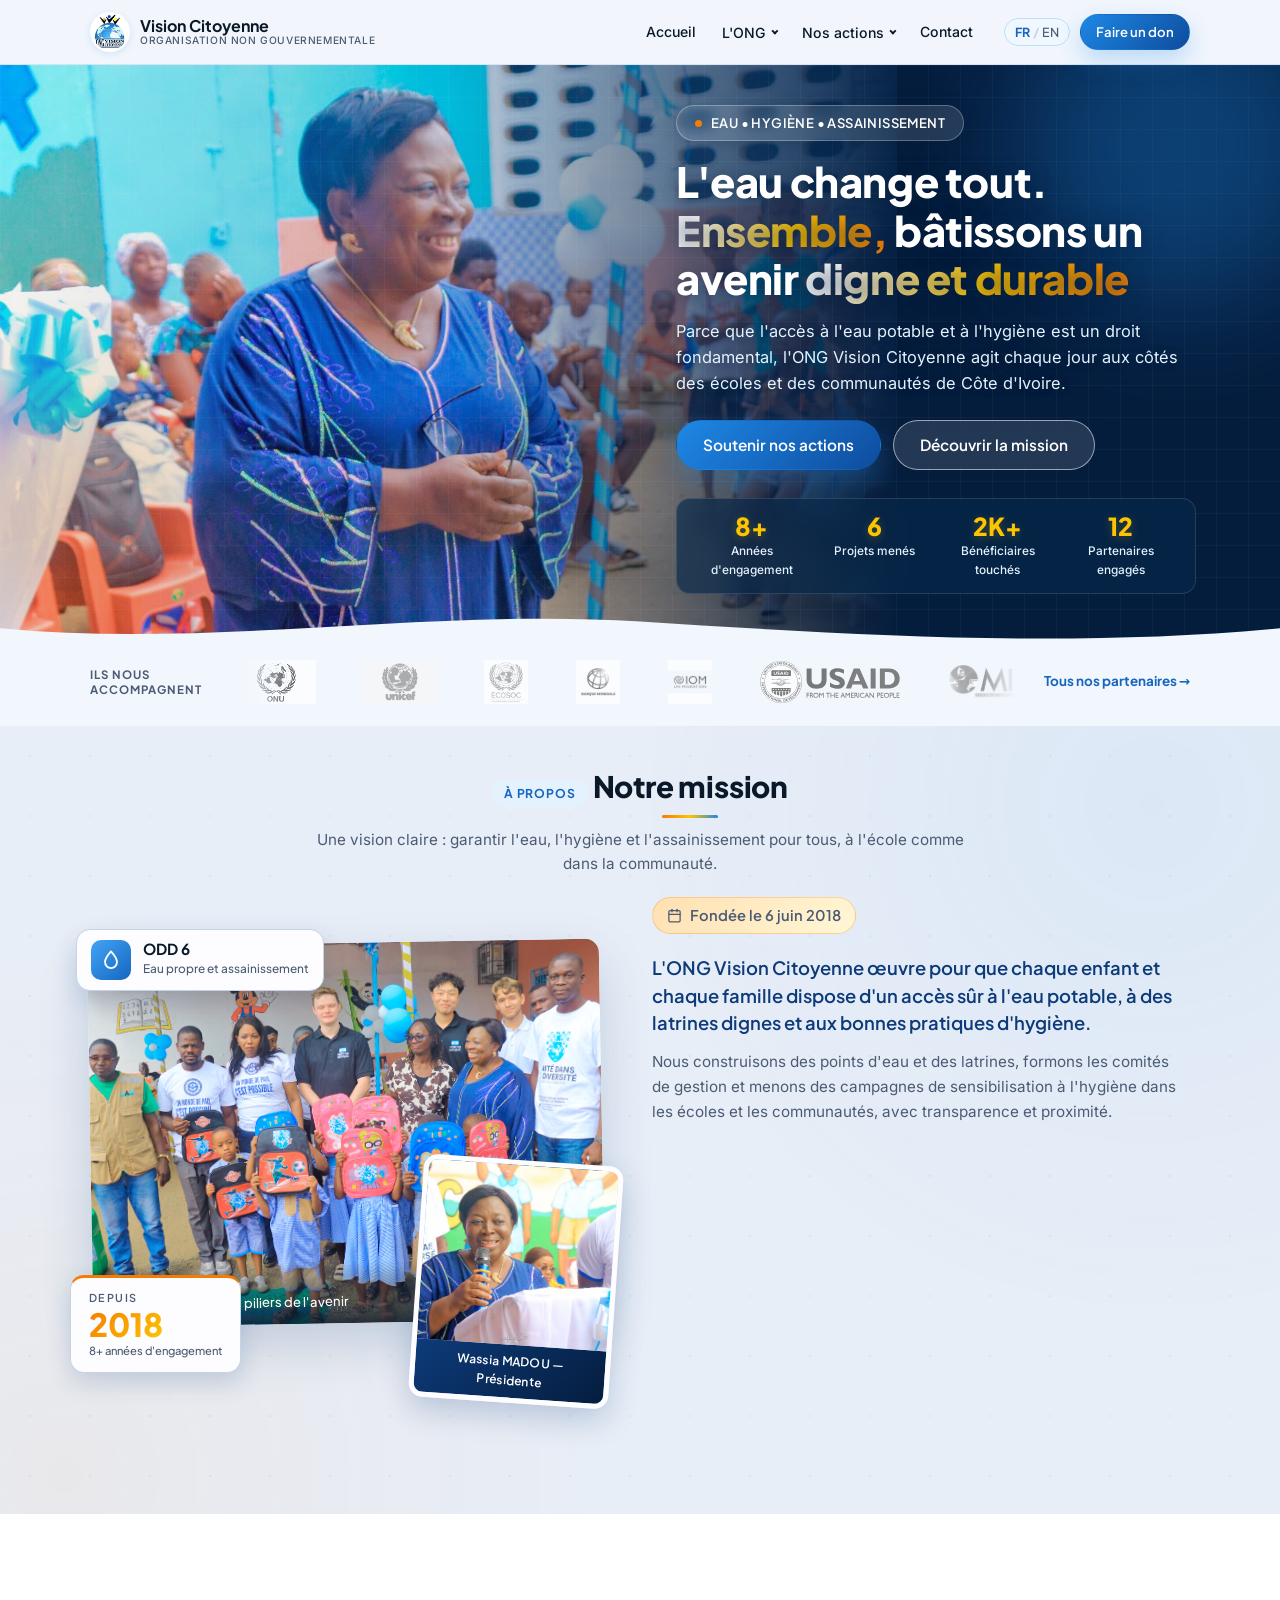
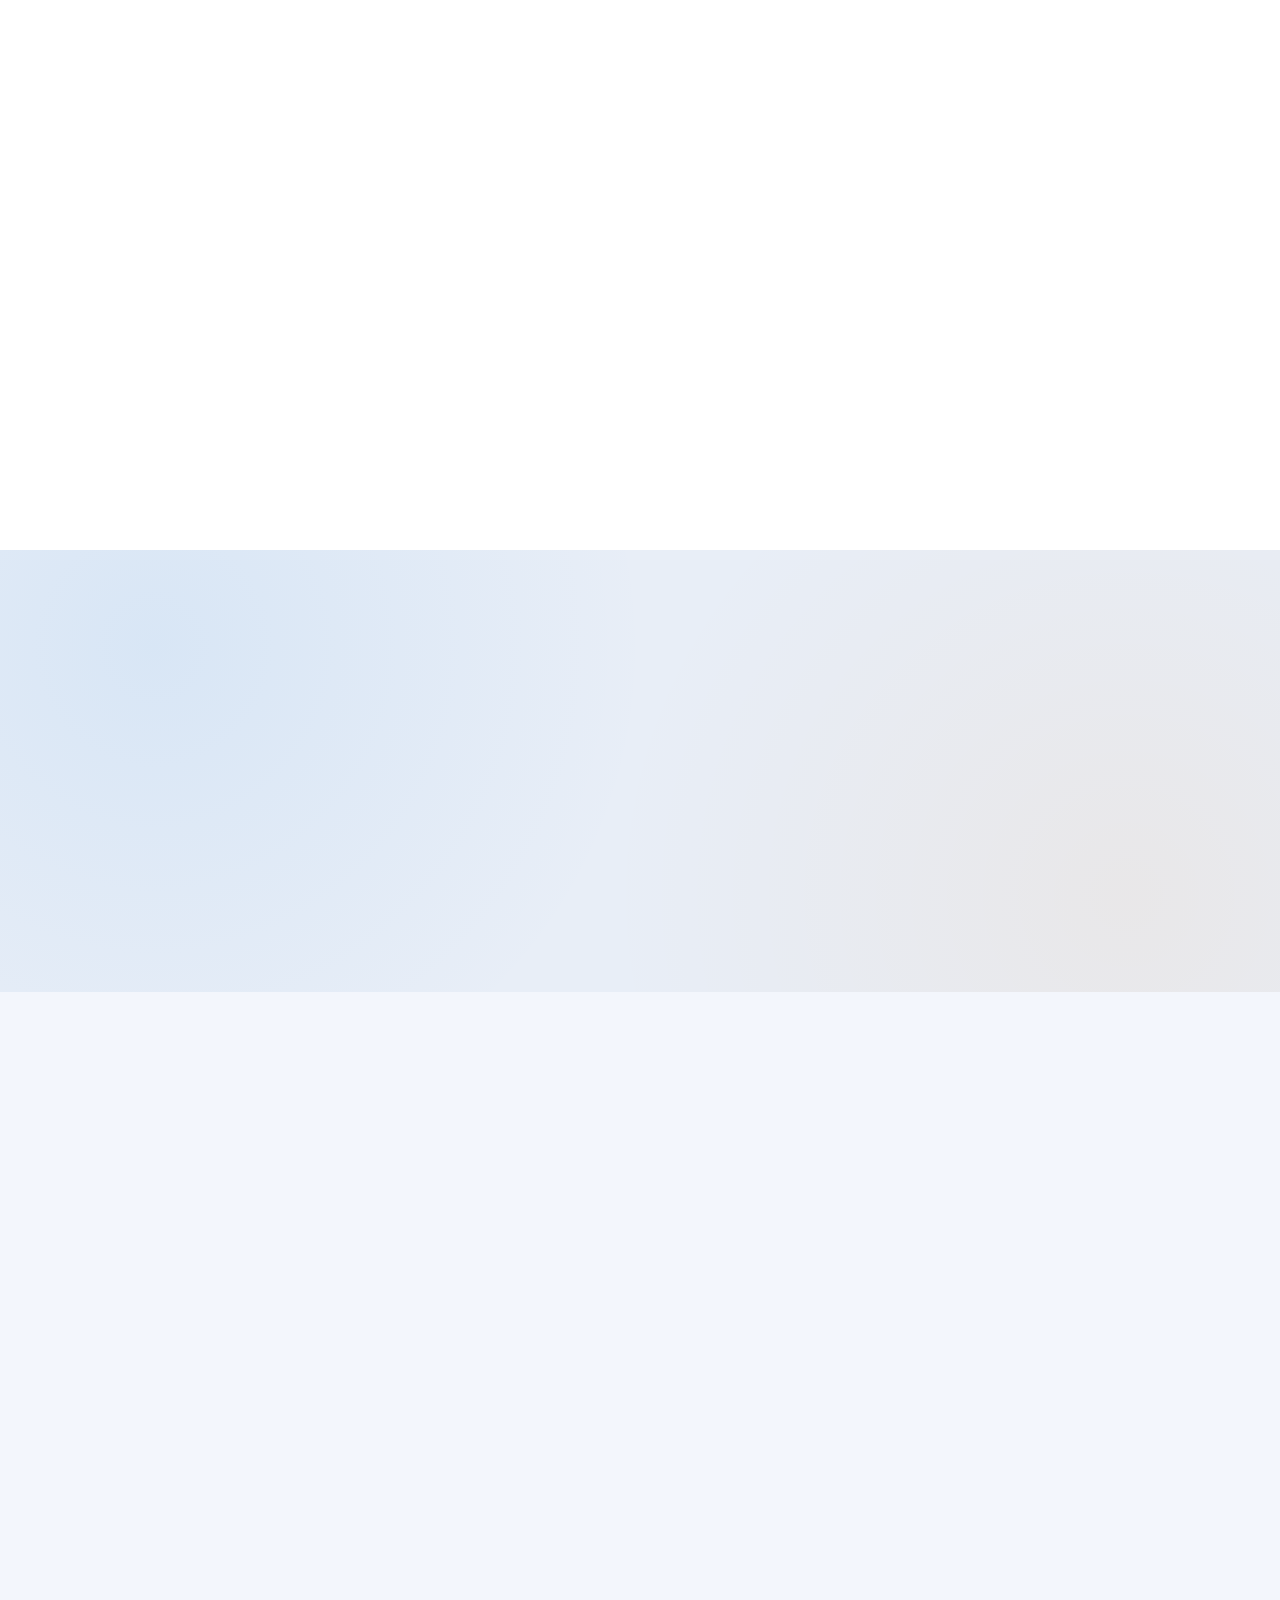
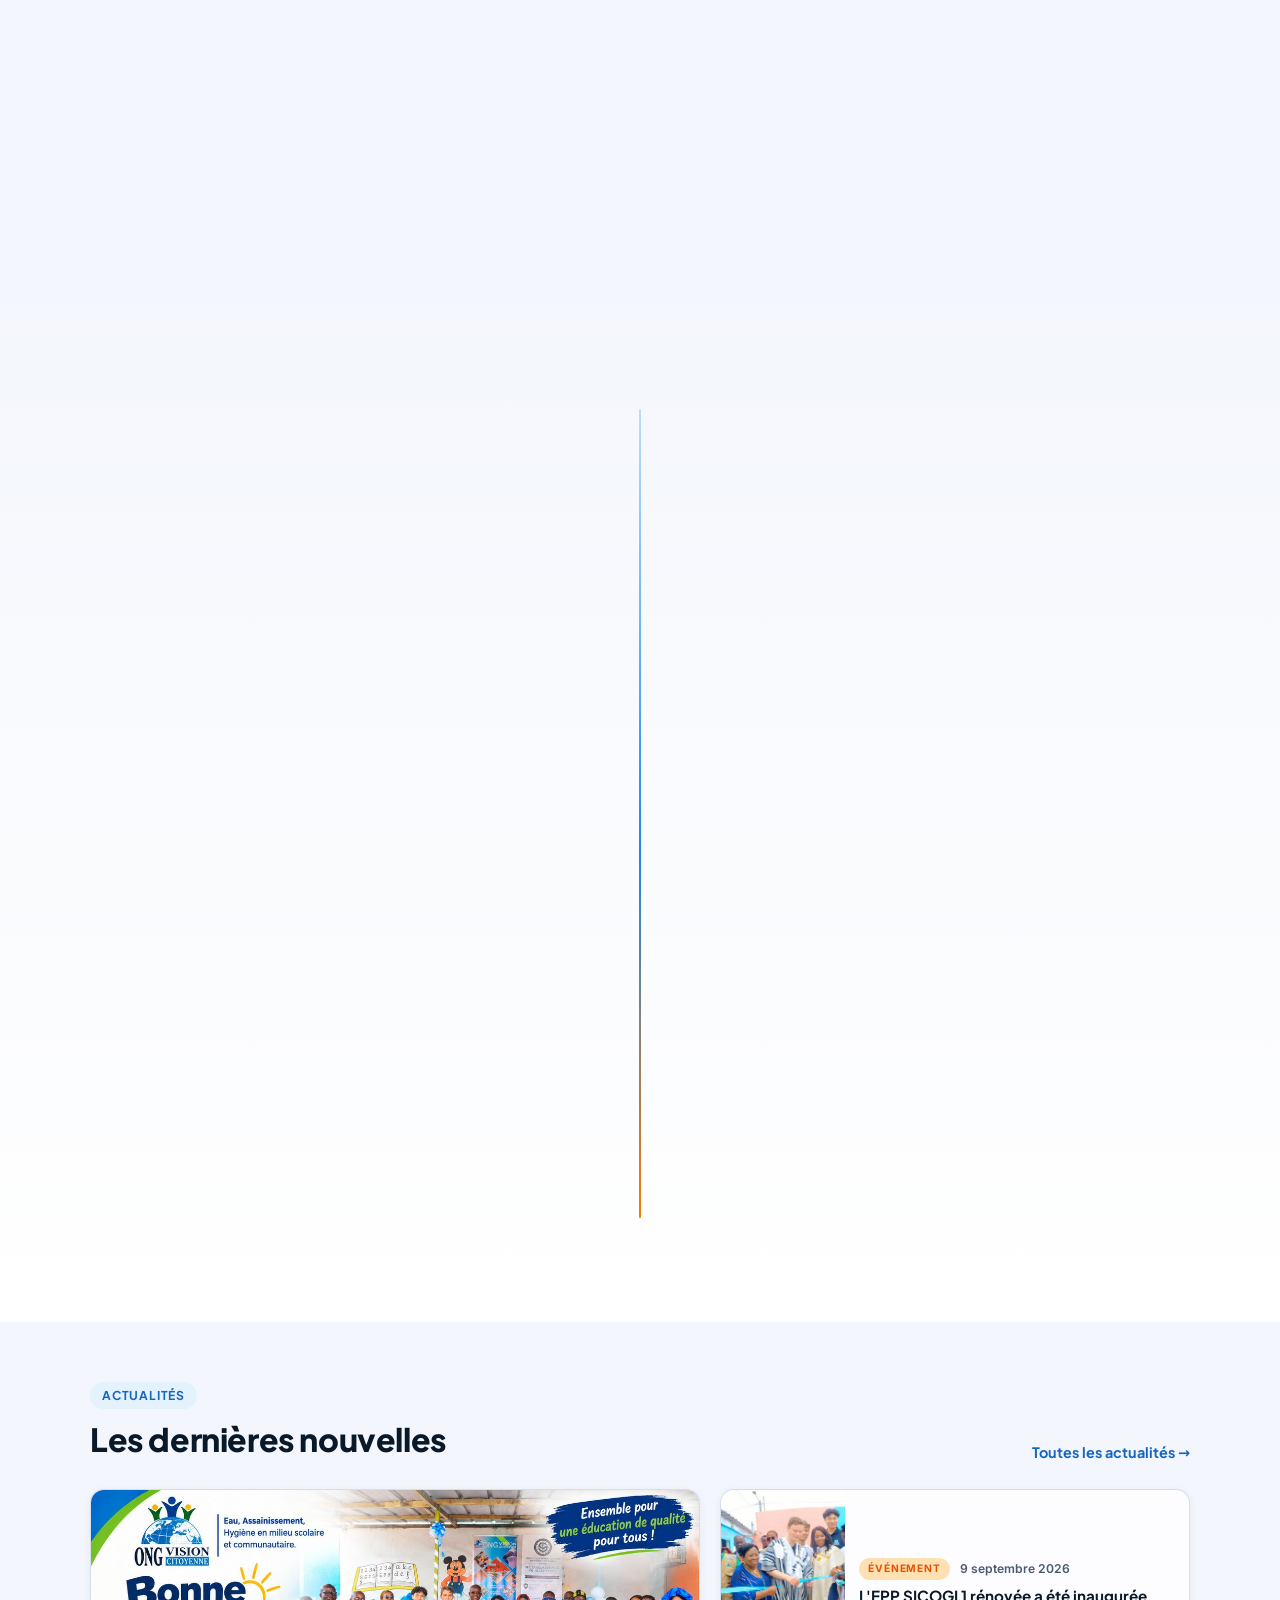
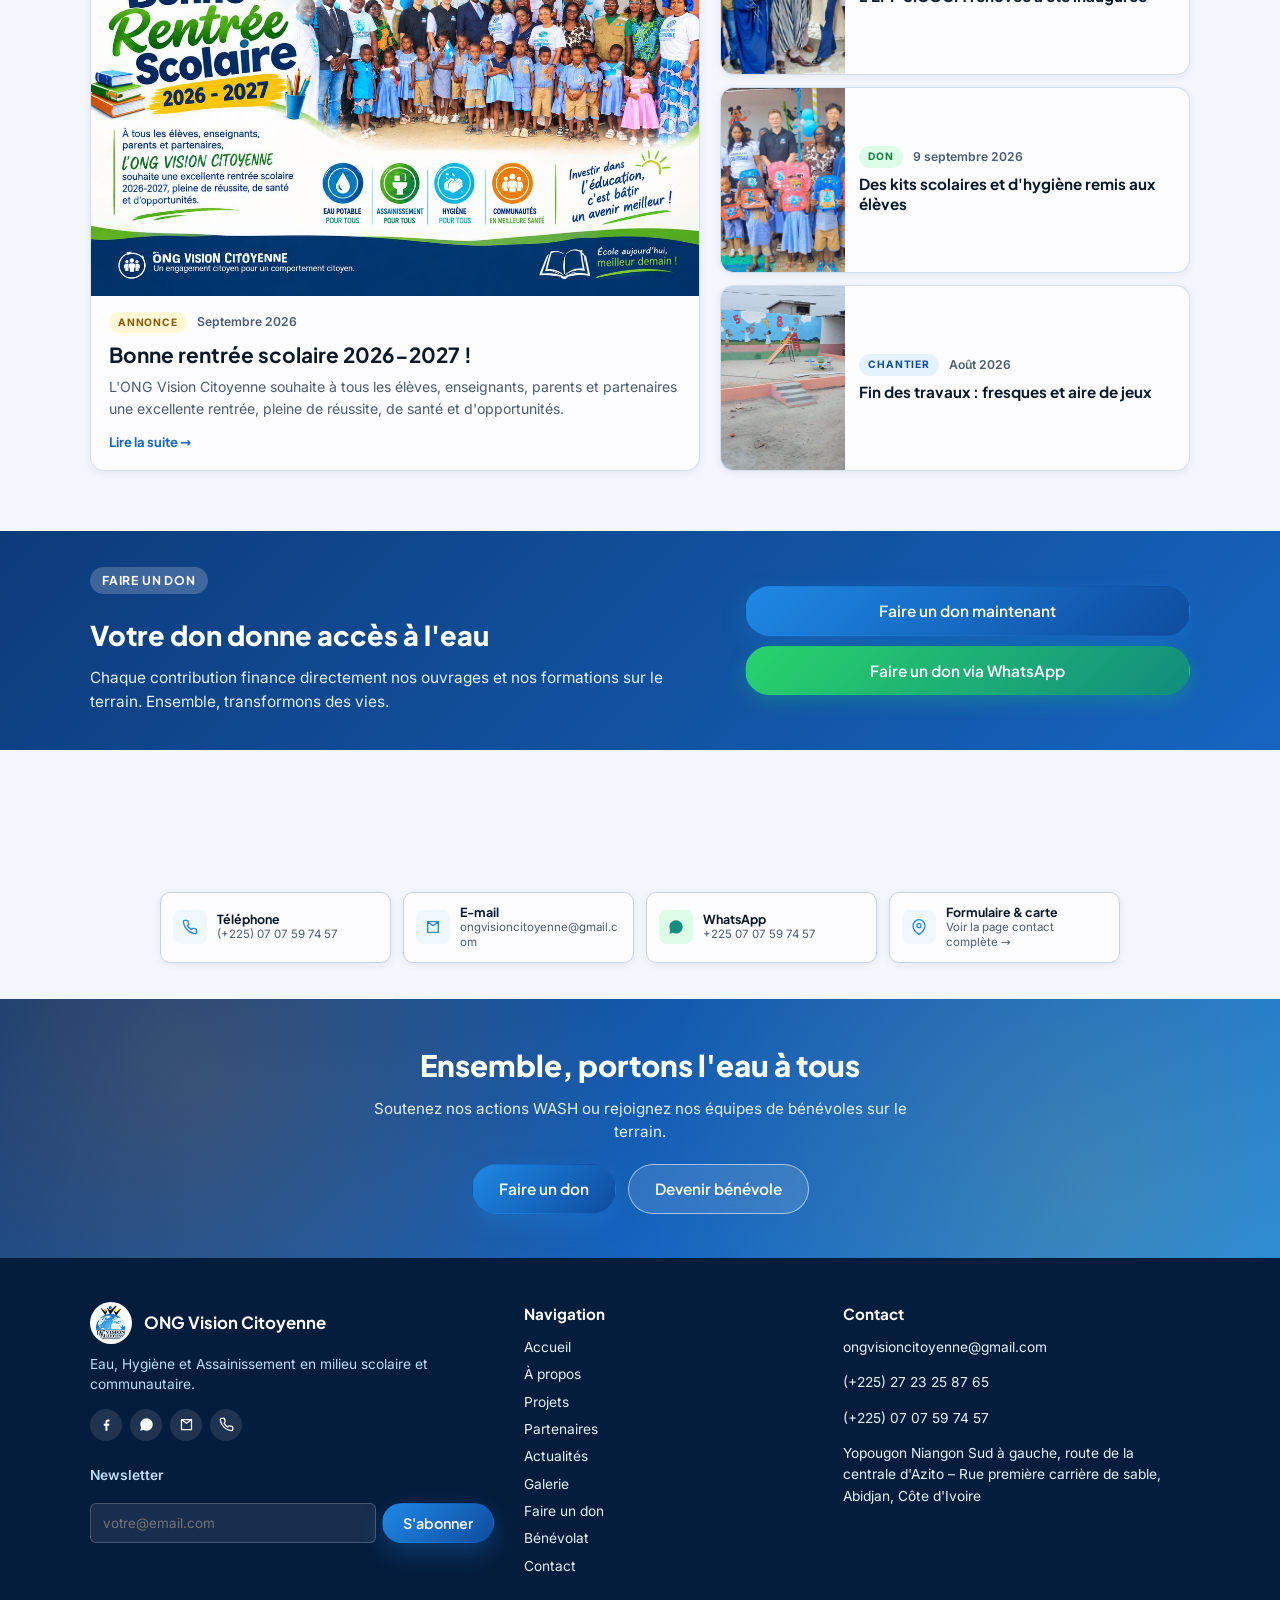
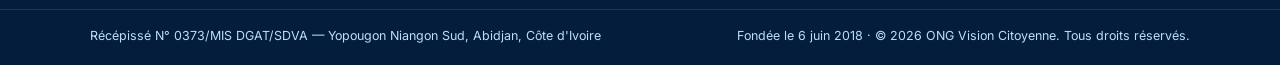
==== index.html @ ecbba2ba "feat: confidentialité — polices locales, Facebook et carte sur accord - Polices Inter et Plus Jakart" ====
<!DOCTYPE html>
<html lang="fr">
<head>
  <meta charset="UTF-8" />
  <meta name="viewport" content="width=device-width, initial-scale=1.0" />
  <meta http-equiv="Content-Security-Policy" content="default-src 'self'; script-src 'self'; style-src 'self' 'unsafe-inline'; style-src-elem 'self'; style-src-attr 'unsafe-inline'; font-src 'self'; img-src 'self' data:; frame-src https://www.facebook.com https://www.google.com; connect-src 'self'; manifest-src 'self'; worker-src 'self'; object-src 'none'; base-uri 'self'; form-action 'self'" />
  <meta name="referrer" content="strict-origin-when-cross-origin" />
  <meta name="description" data-i18n="meta_desc" content="ONG Vision Citoyenne - Eau, Hygiène et Assainissement en milieu scolaire et communautaire. Accès à l'eau potable, latrines dignes et promotion de l'hygiène en Côte d'Ivoire." />
  <meta name="theme-color" content="#1E88E5" />
  <title data-i18n="page_title">ONG Vision Citoyenne — Eau, Hygiène et Assainissement (WASH)</title>

  <link rel="icon" type="image/jpeg" href="assets/logo.jpeg" />
  <link rel="apple-touch-icon" href="assets/logo.jpeg" />
  <link rel="manifest" href="manifest.json" />
  <meta name="mobile-web-app-capable" content="yes" />
  <meta name="apple-mobile-web-app-capable" content="yes" />
  <meta name="apple-mobile-web-app-status-bar-style" content="black-translucent" />
  <meta name="apple-mobile-web-app-title" content="Vision Citoyenne" />

  <meta property="og:type" content="website" />
  <meta property="og:site_name" content="ONG Vision Citoyenne" />
  <meta property="og:locale" content="fr_CI" />
  <meta property="og:title" content="ONG Vision Citoyenne — Eau, Hygiène et Assainissement (WASH)" />
  <meta property="og:description" content="L'eau potable, des latrines dignes et la promotion de l'hygiène en milieu scolaire et communautaire en Côte d'Ivoire." />
  <meta property="og:url" content="https://franckzeregbe.github.io/ong-vision-citoyenne/" />
  <meta property="og:image" content="https://franckzeregbe.github.io/ong-vision-citoyenne/assets/img/og-cover.jpg" />
  <meta property="og:image:alt" content="Élèves, enseignants et partenaires devant les toilettes rénovées de l'EPP SICOGI 1" />
  <meta property="og:image:width" content="1200" />
  <meta property="og:image:height" content="630" />
  <link rel="canonical" href="https://franckzeregbe.github.io/ong-vision-citoyenne/" />
  <meta name="twitter:card" content="summary_large_image" />
  <meta name="twitter:title" content="ONG Vision Citoyenne — Eau, Hygiène et Assainissement (WASH)" />
  <meta name="twitter:description" content="L'eau potable, des latrines dignes et la promotion de l'hygiène en milieu scolaire et communautaire en Côte d'Ivoire." />
  <meta name="twitter:image" content="https://franckzeregbe.github.io/ong-vision-citoyenne/assets/img/og-cover.jpg" />
  <link rel="preload" href="assets/fonts/plus-jakarta-sans-latin.woff2" as="font" type="font/woff2" crossorigin />
  <link rel="preload" href="assets/fonts/inter-latin.woff2" as="font" type="font/woff2" crossorigin />
  <link rel="stylesheet" href="css/fonts.css?v=19" />
  <link rel="stylesheet" href="css/style.css?v=19" />
  <link rel="stylesheet" href="css/home.css?v=19" />
  <link rel="stylesheet" href="css/renovation.css?v=19" />
  <link rel="stylesheet" href="css/news.css?v=19" />

  <script type="application/ld+json">
  {
    "@context": "https://schema.org",
    "@type": "NGO",
    "name": "ONG Vision Citoyenne",
    "alternateName": "Vision Citoyenne",
    "url": "https://franckzeregbe.github.io/ong-vision-citoyenne/",
    "logo": "https://franckzeregbe.github.io/ong-vision-citoyenne/assets/logo.jpeg",
    "foundingDate": "2018-06-06",
    "description": "Eau, Hygiène et Assainissement (WASH) en milieu scolaire et communautaire en Côte d'Ivoire.",
    "email": "ongvisioncitoyenne@gmail.com",
    "telephone": "+2252723258765",
    "address": {
      "@type": "PostalAddress",
      "streetAddress": "Yopougon Niangon Sud, route de la centrale d'Azito",
      "addressLocality": "Abidjan",
      "addressCountry": "CI"
    },
    "sameAs": ["https://www.facebook.com/ongvisioncitoyenne"]
  }
  </script>
</head>
<body>

  <!-- Header injecté par layout.js -->
  <div id="site-header"></div>

  <main id="main">

    <!-- HERO / ACCUEIL -->
    <section class="hero" id="accueil">
      <div class="hero-bg" aria-hidden="true"></div>
      <div class="hero-grid" aria-hidden="true"></div>
      <div class="hero-blob hero-blob-1" aria-hidden="true"></div>
      <div class="hero-blob hero-blob-2" aria-hidden="true"></div>
      <svg class="hero-wave" viewBox="0 0 1440 90" preserveAspectRatio="none" aria-hidden="true"><path fill="#f2f7fd" d="M0,48 C240,96 480,0 720,32 C960,64 1200,96 1440,48 L1440,90 L0,90 Z"></path></svg>

      <div class="container hero-inner">
        <p class="hero-eyebrow"><span class="hero-pulse" aria-hidden="true"></span><span data-i18n="hero_eyebrow">Eau • Hygiène • Assainissement</span></p>
        <h1 class="hero-title"><span data-i18n="hero_title_1">L'eau change tout.</span> <span class="grad-text" data-i18n="hero_title_2">Ensemble,</span> <span data-i18n="hero_title_3">bâtissons un avenir</span> <span class="grad-text" data-i18n="hero_title_4">digne et durable</span></h1>
        <p class="hero-lead" data-i18n="hero_lead">Parce que l'accès à l'eau potable et à l'hygiène est un droit fondamental, l'ONG Vision Citoyenne agit chaque jour aux côtés des écoles et des communautés de Côte d'Ivoire.</p>

        <div class="hero-actions">
          <a href="don.html" class="btn btn-primary btn-lg" data-i18n="hero_cta1">Soutenir nos actions</a>
          <a href="#apropos" class="btn btn-ghost btn-lg" data-i18n="hero_cta2">Découvrir la mission</a>
        </div>

        <ul class="hero-stats">
          <li><strong class="count" data-count="8" data-suffix="+" aria-hidden="true">0</strong><span data-i18n="stat1">Années d'engagement</span></li>
          <li><strong class="count" data-count="6" data-suffix="" aria-hidden="true">0</strong><span data-i18n="stat2">Projets menés</span></li>
          <li><strong class="count" data-count="2" data-suffix="K+" aria-hidden="true">0</strong><span data-i18n="stat3">Bénéficiaires touchés</span></li>
          <li><strong class="count" data-count="12" data-suffix="" aria-hidden="true">0</strong><span data-i18n="stat4">Partenaires engagés</span></li>
        </ul>
      </div>
    </section>

    <!-- BANDEAU CONFIANCE — PARTENAIRES -->
    <section class="trust-strip" aria-labelledby="trustLabel">
      <div class="container trust-inner">
        <p class="trust-label" id="trustLabel" data-i18n="trust_label">Ils nous accompagnent</p>
        <div class="trust-marquee">
          <div class="trust-track" data-marquee>
            <ul class="trust-group">
              <li><img src="assets/partenaires/onu.jpg" alt="ONU" height="44" class="is-inverse" /></li>
              <li><img src="assets/partenaires/unicef.png" alt="UNICEF" height="44" /></li>
              <li><img src="assets/partenaires/ecosoc.jpg" alt="ECOSOC" height="44" /></li>
              <li><img src="assets/partenaires/banque-mondiale.jpg" alt="Banque Mondiale" height="44" /></li>
              <li><img src="assets/partenaires/iom.jpg" alt="OIM" height="44" /></li>
              <li><img src="assets/partenaires/usaid.svg" alt="USAID" height="44" /></li>
              <li><img src="assets/partenaires/minhas.png" alt="MINHAS" height="44" /></li>
              <li><img src="assets/partenaires/ippdr.webp" alt="IPPDR" height="44" /></li>
              <li><img src="assets/partenaires/piducas.png" alt="PIDUCAS" height="44" /></li>
              <li><img src="assets/partenaires/eicf.jpg" alt="EICF" height="44" /></li>
              <li><img src="assets/partenaires/verdis.png" alt="République Libre de Verdis" height="44" /></li>
              <li><img src="assets/partenaires/hff.jpeg" alt="Humanitarian Focus Foundation" height="44" class="is-round" /></li>
            </ul>
          </div>
        </div>
        <a href="partenaires.html" class="trust-link" data-i18n="trust_link">Tous nos partenaires →</a>
      </div>
    </section>

    <!-- À PROPOS / MISSION — layout riche (photo + texte + valeurs) -->
    <section class="section about-section" id="apropos">
      <div class="about-bg-pattern" aria-hidden="true"></div>
      <div class="container">
        <div class="section-head">
          <span class="section-tag" data-i18n="about_tag">À propos</span>
          <h2 data-i18n="about_title">Notre mission</h2>
          <p class="section-sub" data-i18n="about_sub">Une vision claire : garantir l'eau, l'hygiène et l'assainissement pour tous, à l'école comme dans la communauté.</p>
        </div>

        <div class="about-rich">
          <!-- Colonne visuelle : photo montage avec badges flottants -->
          <div class="about-visual">
            <figure class="about-photo-main">
              <img src="assets/img/equipe-ceremonie.jpg" alt="L'équipe Vision Citoyenne avec les enfants et partenaires lors de la cérémonie de rénovation EPP SICOGI" loading="lazy" width="600" height="420" />
              <figcaption data-i18n="about_caption1">Éducation et eau, les piliers de l'avenir</figcaption>
            </figure>
            <figure class="about-photo-sub about-photo-president">
              <img src="assets/img/hero-ceremony.jpg" alt="Wassia MADOU, Présidente de l'ONG Vision Citoyenne" loading="lazy" width="240" height="280" />
              <figcaption data-i18n="president_caption">Wassia MADOU — Présidente</figcaption>
            </figure>

            <!-- Badge ODD 6 flottant -->
            <div class="about-badge about-badge--odd" role="note">
              <div class="badge-icon" aria-hidden="true">
                <svg viewBox="0 0 24 24" fill="none" stroke="currentColor" stroke-width="2" stroke-linecap="round" stroke-linejoin="round"><path d="M12 2.7s6.5 7.2 6.5 11.6a6.5 6.5 0 1 1-13 0C5.5 9.9 12 2.7 12 2.7z"/></svg>
              </div>
              <div>
                <strong data-i18n="odd1">ODD 6</strong>
                <small data-i18n="odd2">Eau propre et assainissement</small>
              </div>
            </div>

            <!-- Badge "Depuis" flottant -->
            <div class="about-badge about-badge--since">
              <span data-i18n="since_label">Depuis</span>
              <strong>2018</strong>
              <small data-i18n="years_engaged">8+ années d'engagement</small>
            </div>
          </div>

          <!-- Colonne texte : mission + 3 valeurs -->
          <div class="about-story">
            <p class="founded-badge">
              <svg viewBox="0 0 24 24" fill="none" stroke="currentColor" stroke-width="2" stroke-linecap="round" stroke-linejoin="round" aria-hidden="true"><rect x="3" y="4" width="18" height="18" rx="2" ry="2"/><line x1="16" y1="2" x2="16" y2="6"/><line x1="8" y1="2" x2="8" y2="6"/><line x1="3" y1="10" x2="21" y2="10"/></svg>
              <span data-i18n="founded_since">Fondée le 6 juin 2018</span>
            </p>

            <p class="about-lead" data-i18n="about_p1">L'ONG Vision Citoyenne œuvre pour que chaque enfant et chaque famille dispose d'un accès sûr à l'eau potable, à des latrines dignes et aux bonnes pratiques d'hygiène.</p>
            <p class="about-desc" data-i18n="about_p2">Nous construisons des points d'eau et des latrines, formons les comités de gestion et menons des campagnes de sensibilisation à l'hygiène dans les écoles et les communautés, avec transparence et proximité.</p>

            <div class="about-values">
              <div class="about-value-card">
                <div class="about-value-icon" aria-hidden="true"><svg viewBox="0 0 24 24" fill="none" stroke="currentColor" stroke-width="2" stroke-linecap="round" stroke-linejoin="round"><circle cx="12" cy="12" r="10"/><path d="M2 12h20 M12 2a15.3 15.3 0 0 1 4 10 15.3 15.3 0 0 1-4 10 15.3 15.3 0 0 1-4-10 15.3 15.3 0 0 1 4-10z"/></svg></div>
                <div><h4 data-i18n="value1_t">Vision</h4><p data-i18n="value1_d">Un monde où chaque école et communauté dispose d'eau potable et d'assainissement digne.</p></div>
              </div>
              <div class="about-value-card">
                <div class="about-value-icon" aria-hidden="true"><svg viewBox="0 0 24 24" fill="none" stroke="currentColor" stroke-width="2" stroke-linecap="round" stroke-linejoin="round"><path d="M22 11.08V12a10 10 0 1 1-5.93-9.14"/><polyline points="22 4 12 14.01 9 11.01"/></svg></div>
                <div><h4 data-i18n="value2_t">Mission</h4><p data-i18n="value2_d">Améliorer durablement l'accès à l'eau, l'hygiène et l'assainissement au service de la santé et de l'éducation.</p></div>
              </div>
              <div class="about-value-card">
                <div class="about-value-icon" aria-hidden="true"><svg viewBox="0 0 24 24" fill="none" stroke="currentColor" stroke-width="2" stroke-linecap="round" stroke-linejoin="round"><path d="M17 21v-2a4 4 0 0 0-4-4H5a4 4 0 0 0-4 4v2"/><circle cx="9" cy="7" r="4"/><path d="M23 21v-2a4 4 0 0 0-3-3.87 M16 3.13a4 4 0 0 1 0 7.75"/></svg></div>
                <div><h4 data-i18n="value3_t">Valeurs</h4><p data-i18n="value3_d">Dignité, durabilité, transparence et engagement communautaire.</p></div>
              </div>
            </div>
          </div>
        </div>

      </div>
    </section>

    <!-- PROJET PHARE — EPP SICOGI 1 -->
    <section class="section featured-project" id="projet-phare" aria-labelledby="fpTitle">
      <div class="container fp-grid">
        <div class="fp-visual reveal">
          <figure class="ba">
            <img class="ba-img" src="assets/img/projets/renovation-epp/ba-bloc-apres.jpg" alt="Le bloc sanitaire de l'EPP SICOGI 1 après rénovation" loading="lazy" width="1020" height="765" />
            <img class="ba-img ba-before" src="assets/img/projets/renovation-epp/ba-bloc-avant.jpg" alt="Le même bloc sanitaire avant les travaux" loading="lazy" width="1020" height="765" />
            <span class="ba-tag ba-tag--before" data-i18n="fp_before">Avant</span>
            <span class="ba-tag ba-tag--after" data-i18n="fp_after">Après</span>
            <input class="ba-range" type="range" min="0" max="100" value="50" aria-label="Comparer avant et après" />
            <span class="ba-handle" aria-hidden="true"></span>
          </figure>
          <p class="ba-hint"><svg viewBox="0 0 24 24" fill="none" stroke="currentColor" stroke-width="2.4" stroke-linecap="round" stroke-linejoin="round" aria-hidden="true"><path d="M9 6l-6 6 6 6M15 6l6 6-6 6"/></svg><span data-i18n="ba_hint">Faites glisser pour comparer avant / après</span></p>
          <p class="fp-date">
            <svg viewBox="0 0 24 24" fill="none" stroke="currentColor" stroke-width="2" stroke-linecap="round" stroke-linejoin="round" aria-hidden="true"><rect x="3" y="4" width="18" height="18" rx="2"/><path d="M16 2v4M8 2v4M3 10h18"/></svg>
            <span data-i18n="fp_date">Inaugurée le 9 septembre 2026</span>
          </p>
        </div>

        <div class="fp-content reveal">
          <span class="section-tag" data-i18n="fp_tag">Projet phare 2026</span>
          <h2 id="fpTitle" data-i18n="fp_title">Une école transformée à Yopougon</h2>
          <p class="fp-lead" data-i18n="fp_lead">À l'École Primaire Publique SICOGI 1, nous avons réhabilité les sanitaires et redonné aux élèves un cadre digne, sûr et joyeux pour apprendre.</p>
          <ul class="fp-list">
            <li data-i18n="fp_li1">Sanitaires rénovés et assainis</li>
            <li data-i18n="fp_li2">Bâtiments entièrement repeints</li>
            <li data-i18n="fp_li3">Aire de jeux avec fresque éducative</li>
            <li data-i18n="fp_li4">Toboggans et mobilier pour enfants</li>
          </ul>
          <p class="fp-partners" data-i18n="fp_partners">Inaugurée aux côtés de l'IPPDR, de la République Libre de Verdis et de la communauté locale.</p>
          <div class="fp-actions">
            <a href="projets.html" class="btn btn-primary" data-i18n="fp_cta1">Découvrir le projet</a>
            <a href="actualites.html#galerie" class="btn btn-outline" data-i18n="fp_cta2">Voir les photos</a>
          </div>
        </div>
      </div>
    </section>

    <!-- NOS VALEURS — 5 piliers -->
    <section class="section values-section" id="valeurs">
      <div class="container">
        <div class="section-head reveal">
          <span class="section-tag" data-i18n="values_tag">Nos valeurs</span>
          <h2 data-i18n="values_title">Les principes qui nous guident</h2>
          <p class="section-sub" data-i18n="values_sub">Cinq engagements fondamentaux au cœur de notre action, chaque jour et dans chaque projet.</p>
        </div>

        <div class="values-grid">
          <article class="value-pillar reveal">
            <div class="value-pillar-num">01</div>
            <div class="value-pillar-icon" aria-hidden="true">
              <svg viewBox="0 0 24 24" fill="none" stroke="currentColor" stroke-width="1.8" stroke-linecap="round" stroke-linejoin="round"><path d="M12 2 L2 7 v6 c0 5 4 9 10 9 s10-4 10-9 V7 z"/><path d="M9 12 l2 2 l4-4"/></svg>
            </div>
            <h3 data-i18n="value_p1_t">Transparence &amp; Égalité</h3>
            <p data-i18n="value_p1_d">Une gestion ouverte et responsable, avec un accès équitable aux services pour toutes et tous.</p>
          </article>

          <article class="value-pillar reveal">
            <div class="value-pillar-num">02</div>
            <div class="value-pillar-icon" aria-hidden="true">
              <svg viewBox="0 0 24 24" fill="none" stroke="currentColor" stroke-width="1.8" stroke-linecap="round" stroke-linejoin="round"><path d="M14 2 H6 a2 2 0 0 0-2 2 v16 a2 2 0 0 0 2 2 h12 a2 2 0 0 0 2-2 V8 z"/><polyline points="14 2 14 8 20 8"/><line x1="9" y1="15" x2="15" y2="15"/><line x1="9" y1="18" x2="13" y2="18"/></svg>
            </div>
            <h3 data-i18n="value_p2_t">Redevabilité</h3>
            <p data-i18n="value_p2_d">Nous rendons des comptes à nos communautés, à nos partenaires et à nos bénéficiaires.</p>
          </article>

          <article class="value-pillar value-pillar--featured reveal">
            <div class="value-pillar-num">03</div>
            <div class="value-pillar-icon" aria-hidden="true">
              <svg viewBox="0 0 24 24" fill="none" stroke="currentColor" stroke-width="1.8" stroke-linecap="round" stroke-linejoin="round"><path d="M20.84 4.61 a5.5 5.5 0 0 0-7.78 0 L12 5.67 l-1.06-1.06 a5.5 5.5 0 0 0-7.78 7.78 l1.06 1.06 L12 21.23 l7.78-7.78 1.06-1.06 a5.5 5.5 0 0 0 0-7.78 z"/></svg>
            </div>
            <h3 data-i18n="value_p3_t">Humanité</h3>
            <p data-i18n="value_p3_d">La dignité de chaque personne est la boussole de nos interventions et de nos choix.</p>
          </article>

          <article class="value-pillar reveal">
            <div class="value-pillar-num">04</div>
            <div class="value-pillar-icon" aria-hidden="true">
              <svg viewBox="0 0 24 24" fill="none" stroke="currentColor" stroke-width="1.8" stroke-linecap="round" stroke-linejoin="round"><path d="M12 2 L6 8 v6 a6 6 0 0 0 12 0 V8 z"/><line x1="12" y1="2" x2="12" y2="22"/></svg>
            </div>
            <h3 data-i18n="value_p4_t">Impartialité</h3>
            <p data-i18n="value_p4_d">Nous agissons selon les besoins, sans distinction d'origine, de croyance ou d'appartenance.</p>
          </article>

          <article class="value-pillar reveal">
            <div class="value-pillar-num">05</div>
            <div class="value-pillar-icon" aria-hidden="true">
              <svg viewBox="0 0 24 24" fill="none" stroke="currentColor" stroke-width="1.8" stroke-linecap="round" stroke-linejoin="round"><circle cx="12" cy="8" r="6"/><polyline points="8.5 13 7 22 12 19 17 22 15.5 13"/></svg>
            </div>
            <h3 data-i18n="value_p5_t">Professionnalisme</h3>
            <p data-i18n="value_p5_d">Compétence, rigueur et qualité — de la conception au suivi de chaque projet sur le terrain.</p>
          </article>
        </div>
      </div>
    </section>

    <!-- NOS ACTIONS (6 DOMAINES WASH) -->
    <section class="section section-alt" id="actions">
      <div class="container">
        <div class="section-head">
          <span class="section-tag" data-i18n="actions_tag">Nos actions</span>
          <h2 data-i18n="actions_title">Nos domaines d'intervention</h2>
          <p class="section-sub" data-i18n="actions_sub">Nous agissons pour l'eau, l'hygiène et l'assainissement là où les besoins sont les plus grands.</p>
        </div>

        <div class="cards">
          <article class="card">
            <div class="card-visual"><span class="card-num-bg">1</span><div class="card-icon" aria-hidden="true"><svg viewBox="0 0 24 24" fill="none" stroke="currentColor" stroke-width="2" stroke-linecap="round" stroke-linejoin="round"><path d="M12 22a7 7 0 0 0 7-7c0-2-1-3.9-3-5.5s-3.5-4-4-6.5c-.5 2.5-2 4.9-4 6.5C6 11.1 5 13 5 15a7 7 0 0 0 7 7z"/></svg></div></div>
            <div class="card-body"><h3 data-i18n="proj1_t">Accès à l'eau potable</h3><p data-i18n="proj1_d">Forages, puits, réseaux et points d'eau pour approvisionner écoles et communautés en eau saine.</p></div>
          </article>
          <article class="card">
            <div class="card-visual"><span class="card-num-bg">2</span><div class="card-icon" aria-hidden="true"><svg viewBox="0 0 24 24" fill="none" stroke="currentColor" stroke-width="2" stroke-linecap="round" stroke-linejoin="round"><path d="M4 10h16M4 14h16M6 4v16M18 4v16"/></svg></div></div>
            <div class="card-body"><h3 data-i18n="proj2_t">Assainissement &amp; Latrines</h3><p data-i18n="proj2_d">Construction de latrines dignes et séparées dans les écoles et gestion des eaux usées.</p></div>
          </article>
          <article class="card">
            <div class="card-visual"><span class="card-num-bg">3</span><div class="card-icon" aria-hidden="true"><svg viewBox="0 0 24 24" fill="none" stroke="currentColor" stroke-width="2" stroke-linecap="round" stroke-linejoin="round"><path d="M4 12a8 8 0 0 1 8-8 8 8 0 0 1 8 8 M7 12v6 M17 12v6 M4 18h16"/></svg></div></div>
            <div class="card-body"><h3 data-i18n="proj3_t">Promotion de l'hygiène</h3><p data-i18n="proj3_d">Sensibilisation au lavage des mains, dispositifs de lavage et éducation à l'hygiène.</p></div>
          </article>
          <article class="card">
            <div class="card-visual"><span class="card-num-bg">4</span><div class="card-icon" aria-hidden="true"><svg viewBox="0 0 24 24" fill="none" stroke="currentColor" stroke-width="2" stroke-linecap="round" stroke-linejoin="round"><path d="M3 21h18 M4 21V9l8-5 8 5v12 M9 21v-6h6v6"/></svg></div></div>
            <div class="card-body"><h3 data-i18n="proj4_t">WASH en milieu scolaire</h3><p data-i18n="proj4_d">Programmes eau-hygiène-assainissement dans les écoles pour la santé et la réussite des élèves.</p></div>
          </article>
          <article class="card">
            <div class="card-visual"><span class="card-num-bg">5</span><div class="card-icon" aria-hidden="true"><svg viewBox="0 0 24 24" fill="none" stroke="currentColor" stroke-width="2" stroke-linecap="round" stroke-linejoin="round"><path d="M12 21s-7-4.5-7-10a4 4 0 0 1 7-2.5A4 4 0 0 1 19 11c0 5.5-7 10-7 10z"/></svg></div></div>
            <div class="card-body"><h3 data-i18n="proj5_t">Hygiène menstruelle</h3><p data-i18n="proj5_d">Accompagnement des filles : sensibilisation, kits et installations adaptées pour rester à l'école.</p></div>
          </article>
          <article class="card">
            <div class="card-visual"><span class="card-num-bg">6</span><div class="card-icon" aria-hidden="true"><svg viewBox="0 0 24 24" fill="none" stroke="currentColor" stroke-width="2" stroke-linecap="round" stroke-linejoin="round"><path d="M17 21v-2a4 4 0 0 0-4-4H5a4 4 0 0 0-4 4v2 M9 11a4 4 0 1 0 0-8 4 4 0 0 0 0 8 M23 21v-2a4 4 0 0 0-3-3.87 M16 3.13a4 4 0 0 1 0 7.75"/></svg></div></div>
            <div class="card-body"><h3 data-i18n="proj6_t">Mobilisation communautaire</h3><p data-i18n="proj6_d">Formation des comités de gestion de l'eau et pérennisation des ouvrages par les communautés.</p></div>
          </article>
        </div>

        <!-- Champs d'engagement élargis (au-delà du WASH) -->
        <div class="fields-extended reveal">
          <div class="fields-extended-head">
            <span class="fields-tag" data-i18n="fields_ext_tag">Notre horizon</span>
            <h3 data-i18n="fields_ext_title">Au-delà du WASH, un engagement global</h3>
            <p data-i18n="fields_ext_sub">Vision Citoyenne intervient aussi sur les enjeux transversaux qui touchent les mêmes communautés.</p>
          </div>
          <ul class="fields-chips">
            <li><span class="chip-dot" style="background:var(--gold)"></span><span data-i18n="field_a">Genre &amp; inclusion sociale</span></li>
            <li><span class="chip-dot" style="background:var(--yellow)"></span><span data-i18n="field_b">Autonomisation de la femme en milieu rural</span></li>
            <li><span class="chip-dot" style="background:var(--red)"></span><span data-i18n="field_c">Lutte contre les violences basées sur le genre</span></li>
            <li><span class="chip-dot" style="background:var(--green)"></span><span data-i18n="field_d">Lutte contre le changement climatique</span></li>
            <li><span class="chip-dot" style="background:var(--blue-600)"></span><span data-i18n="field_e">Santé &amp; nutrition</span></li>
            <li><span class="chip-dot" style="background:var(--blue-900)"></span><span data-i18n="field_f">Paix &amp; cohésion sociale</span></li>
          </ul>
        </div>
      </div>
    </section>

    <!-- NOS ACTIONS PASSÉES — showcase historique -->
    <section class="section history-section" id="historique">
      <div class="container">
        <div class="section-head reveal">
          <span class="section-tag" data-i18n="tl_tag">Notre parcours</span>
          <h2 data-i18n="history_title">Sur le terrain depuis 2018</h2>
          <p class="section-sub" data-i18n="tl_sub">De la fondation de l'ONG à nos chantiers d'aujourd'hui : les étapes qui ont construit notre action.</p>
        </div>

        <ol class="timeline">
          <li class="tl-item reveal">
            <div class="tl-card">
              <span class="tl-year">2018</span>
              <span class="tl-tag" data-i18n="tl1_tag">Fondation</span>
              <h3 data-i18n="tl1_t">Naissance de Vision Citoyenne</h3>
              <p data-i18n="tl1_d">L'ONG est fondée le 6 juin 2018 à Abidjan avec une mission claire : l'eau, l'hygiène et l'assainissement pour tous.</p>
            </div>
          </li>
          <li class="tl-item reveal">
            <div class="tl-card">
              <span class="tl-year">2020 – 2022</span>
              <span class="tl-tag" data-i18n="tl2_tag">WASH scolaire</span>
              <h3 data-i18n="real_wash_t">Programme WASH Scolaire</h3>
              <p data-i18n="tl2_d">Points d'eau et latrines construits ou réhabilités dans les écoles, comités de gestion formés à l'hygiène.</p>
            </div>
          </li>
          <li class="tl-item reveal">
            <div class="tl-card">
              <span class="tl-year">2021 – 2023</span>
              <span class="tl-tag" data-i18n="tl3_tag">Genre &amp; inclusion</span>
              <h3 data-i18n="real_auto_t">Autonomisation de la femme en milieu rural</h3>
              <p data-i18n="tl3_d">Formation aux activités génératrices de revenus et accompagnement de coopératives agricoles féminines.</p>
            </div>
          </li>
          <li class="tl-item reveal">
            <div class="tl-card tl-card--media">
              <img src="assets/img/historique/unicef-san-pedro.jpg" alt="Remise du don de l'UNICEF au Lycée Moderne Inagohi de San Pedro" loading="lazy" width="480" height="270" />
              <div class="tl-body">
                <span class="tl-year">2022</span>
                <span class="tl-tag" data-i18n="history_partner">Partenariat UNICEF</span>
                <h3 data-i18n="tl4_t">Don UNICEF à San Pedro</h3>
                <p data-i18n="tl4_d">Matériel d'hygiène remis au Lycée Moderne Inagohi, avec les enseignants et les élèves.</p>
              </div>
            </div>
          </li>
          <li class="tl-item reveal">
            <div class="tl-card tl-card--media">
              <img src="assets/img/historique/engagement-citoyen-nord.jpg" alt="Séance de sensibilisation citoyenne dans une école primaire" loading="lazy" width="480" height="270" />
              <div class="tl-body">
                <span class="tl-year">2022</span>
                <span class="tl-tag" data-i18n="tl5_tag">Sensibilisation</span>
                <h3 data-i18n="tl5_t">Campagne «&nbsp;Engagement Citoyen&nbsp;»</h3>
                <p data-i18n="tl5_d">Sessions sur l'hygiène, le lavage des mains et la citoyenneté dans les écoles de San Pedro et du Nord.</p>
              </div>
            </div>
          </li>
          <li class="tl-item reveal">
            <div class="tl-card">
              <span class="tl-year">2024 – 2026</span>
              <span class="tl-tag tl-tag--live" data-i18n="real1_status">En cours</span>
              <h3 data-i18n="tl6_t">Programme PASEA</h3>
              <p data-i18n="tl6_d">Participation au Programme d'Appui au Secteur de l'Eau et de l'Assainissement dans les écoles et communautés rurales.</p>
            </div>
          </li>
          <li class="tl-item tl-item--now reveal">
            <div class="tl-card tl-card--media">
              <img src="assets/img/projets/renovation-epp/inauguration-ruban.jpg" alt="Coupure du ruban devant le bloc sanitaire rénové de l'EPP SICOGI 1" loading="lazy" width="480" height="320" />
              <div class="tl-body">
                <span class="tl-year">2026</span>
                <span class="tl-tag" data-i18n="gal_reno">Rénovation</span>
                <h3 data-i18n="real_reno_t">Rénovation EPP SICOGI 1 — Yopougon</h3>
                <p data-i18n="tl7_d">École rénovée et inaugurée le 9 septembre 2026 : sanitaires, peinture, aire de jeux et fresque éducative.</p>
              </div>
            </div>
          </li>
        </ol>

        <div class="history-cta reveal">
          <a href="projets.html" class="btn btn-primary btn-sm" data-i18n="tl_cta">Tous nos projets</a>
          <a href="actualites.html#galerie" class="btn btn-outline btn-sm" data-i18n="history_more">Voir la galerie complète →</a>
        </div>
      </div>
    </section>

    <!-- ACTUALITÉS — 4 dernières (js/news.js) -->
    <section class="news-home" id="actualites-accueil" aria-labelledby="newsHomeTitle">
      <div class="container">
        <div class="news-head">
          <div>
            <span class="section-tag" data-i18n="nh_tag">Actualités</span>
            <h2 id="newsHomeTitle" data-i18n="nh_title">Les dernières nouvelles</h2>
          </div>
          <a href="actualites.html" class="news-all" data-i18n="nh_all">Toutes les actualités →</a>
        </div>
        <div class="news-layout" data-news="home" data-limit="4"></div>
      </div>
    </section>

    <!-- CTA DON RAPIDE -->
    <section class="section donate-teaser">
      <div class="container">
        <div class="donate-teaser-inner">
          <div>
            <span class="section-tag" data-i18n="donate_tag">Faire un don</span>
            <h2 data-i18n="donate_title">Votre don donne accès à l'eau</h2>
            <p data-i18n="donate_teaser_sub">Chaque contribution finance directement nos ouvrages et nos formations sur le terrain. Ensemble, transformons des vies.</p>
          </div>
          <div class="donate-teaser-actions">
            <a href="don.html" class="btn btn-primary btn-lg" data-i18n="donate_btn">Faire un don maintenant</a>
            <a href="https://wa.me/2250707597457?text=Bonjour%20ONG%20Vision%20Citoyenne,%20je%20souhaite%20faire%20un%20don" target="_blank" rel="noopener" class="btn btn-wa btn-lg" data-i18n="donate_wa_btn">Don via WhatsApp</a>
          </div>
        </div>
      </div>
    </section>

    <!-- CONTACT EXPRESS -->
    <section class="section section-alt" id="contact-teaser">
      <div class="container">
        <div class="section-head">
          <span class="section-tag" data-i18n="contact_tag">Contact</span>
          <h2 data-i18n="contact_title">Contactez notre équipe</h2>
          <p class="section-sub" data-i18n="contact_sub">Un projet, un partenariat ou une question ? Nous vous répondons sous 24h à 48h.</p>
        </div>
        <div class="contact-express">
          <a href="tel:+2250707597457" class="contact-express-card">
            <div class="contact-icon" aria-hidden="true"><svg viewBox="0 0 24 24" fill="none" stroke="currentColor" stroke-width="2" stroke-linecap="round" stroke-linejoin="round"><path d="M22 16.92v3a2 2 0 0 1-2.18 2 19.79 19.79 0 0 1-8.63-3.07 19.5 19.5 0 0 1-6-6 19.79 19.79 0 0 1-3.07-8.67A2 2 0 0 1 4.11 2h3a2 2 0 0 1 2 1.72c.13.96.36 1.9.7 2.81a2 2 0 0 1-.45 2.11L8.09 9.91a16 16 0 0 0 6 6l1.27-1.27a2 2 0 0 1 2.11-.45c.91.34 1.85.57 2.81.7A2 2 0 0 1 22 16.92z"/></svg></div>
            <div><strong>Téléphone</strong><span>(+225) 07 07 59 74 57</span></div>
          </a>
          <a href="mailto:ongvisioncitoyenne@gmail.com" class="contact-express-card">
            <div class="contact-icon" aria-hidden="true"><svg viewBox="0 0 24 24" fill="none" stroke="currentColor" stroke-width="2" stroke-linecap="round" stroke-linejoin="round"><path d="M4 4h16v16H4z M4 4l8 6 8-6"/></svg></div>
            <div><strong>E-mail</strong><span>ongvisioncitoyenne@gmail.com</span></div>
          </a>
          <a href="https://wa.me/2250707597457" target="_blank" rel="noopener" class="contact-express-card">
            <div class="contact-icon" aria-hidden="true" style="background:#dcfce7;color:#128c7e"><svg viewBox="0 0 24 24" fill="currentColor"><path d="M12.04 2C6.58 2 2.13 6.45 2.13 11.91c0 1.75.46 3.45 1.32 4.95L2 22l5.25-1.38a9.9 9.9 0 0 0 4.79 1.22h.01c5.46 0 9.9-4.45 9.9-9.91 0-2.65-1.03-5.14-2.9-7.01A9.82 9.82 0 0 0 12.04 2z"/></svg></div>
            <div><strong>WhatsApp</strong><span>+225 07 07 59 74 57</span></div>
          </a>
          <a href="contact.html" class="contact-express-card">
            <div class="contact-icon" aria-hidden="true"><svg viewBox="0 0 24 24" fill="none" stroke="currentColor" stroke-width="2" stroke-linecap="round" stroke-linejoin="round"><path d="M21 10c0 7-9 13-9 13s-9-6-9-13a9 9 0 0 1 18 0z"/><circle cx="12" cy="10" r="3"/></svg></div>
            <div><strong data-i18n="see_contact_page">Formulaire &amp; carte</strong><span data-i18n="see_contact_page_sub">Voir la page contact complète →</span></div>
          </a>
        </div>
      </div>
    </section>

  </main>

  <!-- Footer + Boutons flottants injectés par layout.js -->
  <div id="site-footer"></div>
  <div id="site-floating"></div>

  <script src="js/news.js?v=19"></script>
  <script src="js/news-render.js?v=19"></script>
  <script src="js/layout.js?v=19"></script>
  <script src="js/main.js?v=19"></script>
</body>
</html>
---- css/fonts.css ----
/* Polices hébergées localement (aucune requête vers Google) — licence SIL OFL 1.1, voir assets/fonts/LICENSE.txt */
/* Inter — latin-ext */
@font-face {
  font-family: 'Inter';
  font-style: normal;
  font-weight: 400 700;
  font-display: swap;
  src: url('../assets/fonts/inter-latin-ext.woff2') format('woff2');
  unicode-range: U+0100-02BA, U+02BD-02C5, U+02C7-02CC, U+02CE-02D7, U+02DD-02FF, U+0304, U+0308, U+0329, U+1D00-1DBF, U+1E00-1E9F, U+1EF2-1EFF, U+2020, U+20A0-20AB, U+20AD-20C0, U+2113, U+2C60-2C7F, U+A720-A7FF;
}
/* Inter — latin */
@font-face {
  font-family: 'Inter';
  font-style: normal;
  font-weight: 400 700;
  font-display: swap;
  src: url('../assets/fonts/inter-latin.woff2') format('woff2');
  unicode-range: U+0000-00FF, U+0131, U+0152-0153, U+02BB-02BC, U+02C6, U+02DA, U+02DC, U+0304, U+0308, U+0329, U+2000-206F, U+20AC, U+2122, U+2191, U+2193, U+2212, U+2215, U+FEFF, U+FFFD;
}
/* Plus Jakarta Sans — latin-ext */
@font-face {
  font-family: 'Plus Jakarta Sans';
  font-style: normal;
  font-weight: 400 800;
  font-display: swap;
  src: url('../assets/fonts/plus-jakarta-sans-latin-ext.woff2') format('woff2');
  unicode-range: U+0100-02BA, U+02BD-02C5, U+02C7-02CC, U+02CE-02D7, U+02DD-02FF, U+0304, U+0308, U+0329, U+1D00-1DBF, U+1E00-1E9F, U+1EF2-1EFF, U+2020, U+20A0-20AB, U+20AD-20C0, U+2113, U+2C60-2C7F, U+A720-A7FF;
}
/* Plus Jakarta Sans — latin */
@font-face {
  font-family: 'Plus Jakarta Sans';
  font-style: normal;
  font-weight: 400 800;
  font-display: swap;
  src: url('../assets/fonts/plus-jakarta-sans-latin.woff2') format('woff2');
  unicode-range: U+0000-00FF, U+0131, U+0152-0153, U+02BB-02BC, U+02C6, U+02DA, U+02DC, U+0304, U+0308, U+0329, U+2000-206F, U+20AC, U+2122, U+2191, U+2193, U+2212, U+2215, U+FEFF, U+FFFD;
}
---- css/style.css ----
/* ============================================================
   ONG Vision Citoyenne — Design System aligné sur le logo officiel
   Palette officielle (issue du logo) :
     • Bleu vif   #1E88E5  — le globe (couleur signature)
     • Bleu marine #0D3B7A — personnage central (autorité)
     • Orange vif #F57C00  — personnage gauche (chaleur)
     • Jaune éclat #FDC500 — personnage droit (énergie)
     • Noir profond #0A1929 — texte, silhouettes
   Typographie : Poppins (titres) / Inter (corps)
   ============================================================ */

:root {
  /* === PALETTE OFFICIELLE (issue directement du logo) === */
  --logo-blue: #1E88E5;         /* Bleu du globe */
  --logo-navy: #0D3B7A;         /* Bleu marine (personnage central) */
  --logo-orange: #F57C00;       /* Orange (personnage gauche) */
  --logo-yellow: #FDC500;       /* Jaune (personnage droit) */
  --logo-black: #0A1929;        /* Noir texte du logo */

  /* Nuances de bleu (basées sur logo-blue #1E88E5) */
  --blue-950: #051d3d;
  --blue-900: #0d3b7a;          /* = logo-navy */
  --blue-800: #0e4c9e;
  --blue-700: #1665c0;
  --blue-600: #1E88E5;          /* = logo-blue */
  --blue-500: #42a5f5;
  --blue-400: #64b5f6;
  --blue-200: #bbdefb;
  --blue-100: #e3f2fd;
  --blue-50: #f0f7ff;

  /* Or / Orange / Jaune (accents du logo) */
  --gold: #F57C00;              /* = logo-orange */
  --gold-deep: #E65100;
  --gold-soft: #ffe0b2;
  --yellow: #FDC500;            /* = logo-yellow */
  --yellow-deep: #f9a825;
  --yellow-soft: #fff7d6;

  --green: #059669;
  --red: #dc2626;

  /* Neutres — palette plus douce et reposante pour les yeux */
  --ink: #0A1929;               /* = logo-black */
  --muted: #4b5b73;
  --bg: #e8eef7;                /* fond bleu-gris pâle (moins agressif que blanc) */
  --bg-alt: #dde5f2;            /* variante un cran plus foncé */
  --bg-soft: #eef3fb;           /* pour cartes secondaires */
  --section-alt-bg: #f3f6fc;    /* sections alt : blanc-cassé teinté bleu */
  --line: #c5d3e4;
  --card-bg: #fdfdff;           /* blanc très légèrement bleuté (repose l'œil) */

  /* WhatsApp */
  --wa: #25d366;
  --wa-dark: #128c7e;

  /* Formes & Ombres */
  --radius-lg: 18px;
  --radius: 14px;
  --radius-sm: 10px;
  --radius-xs: 6px;
  --shadow-sm: 0 2px 8px rgba(10, 25, 41, .06);
  --shadow: 0 8px 20px rgba(10, 25, 41, .08);
  --shadow-lg: 0 16px 40px rgba(13, 59, 122, .16);
  --shadow-blue: 0 10px 24px rgba(30, 136, 229, .28);
  --shadow-orange: 0 8px 20px rgba(245, 124, 0, .25);

  /* Gradients signature (multi-couleurs du logo) */
  --grad-brand: linear-gradient(135deg, #0D3B7A 0%, #1E88E5 55%, #42a5f5 100%);
  --grad-hero: linear-gradient(140deg, #051d3d 0%, #0D3B7A 40%, #1665c0 100%);
  --grad-warm: linear-gradient(135deg, #F57C00 0%, #FDC500 100%);
  --grad-accent-line: linear-gradient(90deg, #F57C00 0%, #FDC500 50%, #1E88E5 100%);

  /* Layout */
  --maxw: 1140px;
  --header-h: 64px;

  /* Typographie */
  --font: 'Inter', system-ui, -apple-system, 'Segoe UI', Roboto, sans-serif;
  --head: 'Plus Jakarta Sans', var(--font);
  --ease: cubic-bezier(.22, .61, .36, 1);
}

/* Reset de base */
*, *::before, *::after {
  margin: 0;
  padding: 0;
  box-sizing: border-box;
}

html {
  scroll-behavior: smooth;
  scroll-padding-top: calc(var(--header-h) + 12px);
}

body {
  font-family: var(--font);
  color: var(--ink);
  background: var(--bg);
  line-height: 1.55;
  -webkit-font-smoothing: antialiased;
  -moz-osx-font-smoothing: grayscale;
  overflow-x: hidden;
}

img {
  max-width: 100%;
  height: auto;
  display: block;
}

a {
  color: inherit;
  text-decoration: none;
}

ul {
  list-style: none;
}

button, input, textarea, select {
  font-family: inherit;
  font-size: inherit;
}

::selection {
  background: var(--blue-600);
  color: #ffffff;
}

/* Scrollbar */
::-webkit-scrollbar { width: 8px; }
::-webkit-scrollbar-track { background: var(--bg-alt); }
::-webkit-scrollbar-thumb { background: var(--blue-200); border-radius: 99px; }
::-webkit-scrollbar-thumb:hover { background: var(--blue-400); }

:focus-visible {
  outline: 2.5px solid var(--blue-400);
  outline-offset: 2px;
  border-radius: 4px;
}

.container {
  width: 100%;
  max-width: var(--maxw);
  margin: 0 auto;
  padding: 0 20px;
}

.sr-only {
  position: absolute;
  width: 1px;
  height: 1px;
  padding: 0;
  margin: -1px;
  overflow: hidden;
  clip: rect(0,0,0,0);
  white-space: nowrap;
  border: 0;
}

.skip-link {
  position: absolute;
  left: -999px;
  top: 0;
  background: var(--blue-800);
  color: #fff;
  padding: 8px 16px;
  z-index: 500;
  border-radius: 0 0 8px 0;
  font-weight: 600;
}
.skip-link:focus { left: 0; }

/* Barre de progression */
.scroll-progress {
  position: fixed;
  top: 0;
  left: 0;
  z-index: 300;
  height: 3px;
  width: 0%;
  background: linear-gradient(90deg, var(--gold), var(--blue-500));
}

/* ===== BOUTONS ===== */
.btn {
  position: relative;
  display: inline-flex;
  align-items: center;
  justify-content: center;
  gap: 8px;
  font-family: var(--head);
  font-weight: 600;
  font-size: .9rem;
  padding: 10px 20px;
  border-radius: 999px;
  border: 1.5px solid transparent;
  cursor: pointer;
  overflow: hidden;
  transition: transform .18s var(--ease), box-shadow .18s var(--ease), background .18s var(--ease);
  touch-action: manipulation;
}
.btn:hover { transform: translateY(-1.5px); }
.btn:active { transform: translateY(0); }

.btn-primary {
  background: linear-gradient(135deg, var(--blue-600), var(--blue-800));
  color: #fff;
  box-shadow: var(--shadow-blue);
}
.btn-primary:hover {
  background: linear-gradient(135deg, var(--blue-500), var(--blue-700));
  box-shadow: 0 12px 28px rgba(30, 136, 229, .38);
}

/* Bouton "warm" - orange/jaune du logo (usage ponctuel) */
.btn-warm {
  background: var(--grad-warm);
  color: #fff;
  box-shadow: var(--shadow-orange);
}
.btn-warm:hover {
  background: linear-gradient(135deg, #ff8c1a, #ffd633);
  box-shadow: 0 12px 28px rgba(245, 124, 0, .38);
}

.btn-ghost {
  background: rgba(255, 255, 255, .12);
  color: #fff;
  border-color: rgba(255, 255, 255, .55);
  backdrop-filter: blur(6px);
}
.btn-ghost:hover {
  background: #fff;
  color: var(--blue-800);
  border-color: #fff;
}

.btn-outline {
  background: transparent;
  color: var(--blue-700);
  border-color: var(--blue-600);
}
.btn-outline:hover {
  background: var(--blue-600);
  color: #fff;
}

.btn-wa {
  background: linear-gradient(135deg, #28d36b, #128c7e);
  color: #fff;
  box-shadow: 0 6px 18px rgba(37, 211, 102, .25);
}
.btn-wa:hover {
  background: linear-gradient(135deg, #32e276, #0e7266);
}

.btn-lg { padding: 12px 26px; font-size: .96rem; }
.btn-sm { padding: 7px 15px; font-size: .82rem; }
.btn-block { display: flex; width: 100%; }

/* ===== HEADER & NAVIGATION ===== */
.site-header {
  position: sticky;
  top: 0;
  z-index: 200;
  background: rgba(244, 247, 252, .88);
  backdrop-filter: blur(14px) saturate(1.4);
  -webkit-backdrop-filter: blur(14px) saturate(1.4);
  border-bottom: 1px solid rgba(197, 211, 228, .55);
  transition: box-shadow .2s ease, background .2s ease;
}
.site-header.scrolled {
  background: rgba(240, 244, 251, .96);
  box-shadow: var(--shadow);
  border-bottom-color: var(--line);
}

.header-inner {
  display: flex;
  align-items: center;
  justify-content: space-between;
  min-height: var(--header-h);
  gap: 16px;
}

.brand {
  display: flex;
  align-items: center;
  gap: 10px;
  min-width: 0;
}
.brand-logo {
  width: 40px;
  height: 40px;
  flex: none;
  border-radius: 50%;
  object-fit: contain;
  padding: 2px;
  background: #fff;
  box-shadow: 0 2px 8px rgba(21, 128, 214, .15);
}
.brand-text { display: flex; flex-direction: column; line-height: 1.15; }
.brand-text strong {
  font-family: var(--head);
  font-size: 1rem;
  color: var(--ink);
  white-space: nowrap;
}
.brand-text small {
  color: var(--muted);
  font-size: .64rem;
  text-transform: uppercase;
  letter-spacing: .6px;
  white-space: nowrap;
  font-weight: 500;
}

.nav {
  display: flex;
  align-items: center;
  gap: 20px;
}
.nav > ul {
  display: flex;
  align-items: center;
  gap: 4px;
}
.nav ul a, .drop-toggle {
  display: inline-flex;
  align-items: center;
  padding: 6px 11px;
  border-radius: var(--radius-xs);
  font-size: .88rem;
  font-weight: 500;
  color: var(--ink);
  transition: color .15s ease, background .15s ease;
  background: none;
  border: none;
  cursor: pointer;
}
.nav ul a:hover, .drop-toggle:hover {
  color: var(--blue-700);
  background: var(--blue-50);
}
.nav ul a.active, .has-dropdown.active > .drop-toggle {
  color: var(--blue-700);
  font-weight: 600;
  background: var(--blue-100);
}

/* Dropdowns */
.has-dropdown { position: relative; }
.drop-toggle::after {
  content: '';
  display: inline-block;
  margin-left: 5px;
  width: 5px;
  height: 5px;
  border-right: 2px solid currentColor;
  border-bottom: 2px solid currentColor;
  transform: rotate(45deg) translateY(-2px);
  transition: transform .2s var(--ease);
}
.has-dropdown.open .drop-toggle::after {
  transform: rotate(-135deg) translateY(-2px);
}

.dropdown {
  position: absolute;
  top: calc(100% + 6px);
  left: 0;
  background: var(--card-bg);
  border-radius: var(--radius-sm);
  box-shadow: var(--shadow-lg);
  border: 1px solid var(--line);
  padding: 6px;
  min-width: 200px;
  opacity: 0;
  visibility: hidden;
  transform: translateY(4px);
  transition: opacity .18s var(--ease), transform .18s var(--ease), visibility .18s;
  z-index: 100;
}
.has-dropdown.open .dropdown {
  opacity: 1;
  visibility: visible;
  transform: translateY(0);
}
.dropdown li a {
  display: flex;
  align-items: center;
  gap: 8px;
  padding: 8px 12px;
  border-radius: var(--radius-xs);
  font-size: .84rem;
  width: 100%;
}
.dropdown-icon {
  width: 16px;
  height: 16px;
  flex: none;
  color: var(--blue-600);
}

.nav-cta {
  display: flex;
  align-items: center;
  gap: 10px;
}

.lang-switch {
  display: inline-flex;
  align-items: center;
  gap: 3px;
  background: var(--blue-50);
  border: 1px solid var(--blue-200);
  border-radius: 999px;
  padding: 5px 10px;
  cursor: pointer;
  font-family: var(--head);
  font-size: .78rem;
  font-weight: 700;
  color: var(--blue-900);
}
.lang-active { color: var(--blue-700); }
.lang-inactive { color: var(--muted); font-weight: 500; }
.lang-sep { color: var(--line); }

.nav-toggle {
  display: none;
  flex-direction: column;
  justify-content: center;
  gap: 4px;
  width: 38px;
  height: 38px;
  background: var(--blue-50);
  border: 1px solid var(--blue-200);
  border-radius: 8px;
  cursor: pointer;
  padding: 7px;
}
.nav-toggle span {
  display: block;
  height: 2px;
  width: 100%;
  background: var(--blue-900);
  border-radius: 2px;
}

/* ===== HERO SECTION avec photo de fond (cérémonie authentique) ===== */
.hero {
  position: relative;
  background: #051d3d;
  color: #fff;
  overflow: hidden;
  padding: 40px 0 52px;
  min-height: 500px;
  display: flex;
  align-items: center;
  isolation: isolate;
}

.hero-bg {
  position: absolute;
  inset: 0;
  z-index: 0;
  overflow: hidden;
  background: url('../assets/img/presidente-wassia.jpg') 40% 15% / cover no-repeat;
  pointer-events: none;
}

/* Overlay sombre + dégradé marque sur la photo */
.hero-bg::before {
  content: '';
  position: absolute;
  inset: 0;
  background:
    linear-gradient(90deg, rgba(5,29,61,.10) 0%, rgba(13,59,122,.35) 55%, rgba(5,29,61,.72) 100%);
  pointer-events: none;
}

/* Halos subtils de couleur du logo */
.hero-bg::after {
  content: '';
  position: absolute;
  inset: 0;
  background-image:
    radial-gradient(circle at 88% 10%, rgba(30, 136, 229, .10), transparent 42%),
    radial-gradient(circle at 10% 92%, rgba(245, 124, 0, .06), transparent 45%);
  pointer-events: none;
}

/* Desktop : la photo occupe la gauche et se fond dans le bleu nuit derrière le texte */
@media (min-width: 1024px) {
  .hero-bg {
    right: auto;
    width: min(70%, 1120px);
    background-position: 50% 8%;
  }
  .hero-bg::before {
    background: linear-gradient(90deg, rgba(5,29,61,.04) 0%, rgba(5,29,61,.16) 50%, rgba(5,29,61,.7) 82%, #051d3d 100%);
  }
}

.hero-grid {
  position: absolute;
  inset: 0;
  background-size: 32px 32px;
  background-image: linear-gradient(to right, rgba(255, 255, 255, .03) 1px, transparent 1px),
                    linear-gradient(to bottom, rgba(255, 255, 255, .03) 1px, transparent 1px);
  pointer-events: none;
}

.hero-blob {
  position: absolute;
  border-radius: 50%;
  filter: blur(60px);
  pointer-events: none;
}
.hero-blob-1 { width: 320px; height: 320px; background: rgba(30, 136, 229, .32); top: -80px; right: -60px; }
.hero-blob-2 { width: 260px; height: 260px; background: rgba(245, 124, 0, .22); bottom: 0; left: -70px; }

.hero-wave {
  position: absolute;
  bottom: 0;
  left: 0;
  width: 100%;
  height: 38px;
  pointer-events: none;
}

.hero-inner {
  position: relative;
  z-index: 10;
  max-width: 560px;
  text-align: left;
  margin: 0 5% 0 auto;
}

/* Hero text styles */

.hero-eyebrow {
  display: inline-flex;
  align-items: center;
  gap: 9px;
  padding: 7px 18px;
  background: rgba(255, 255, 255, .12);
  border: 1px solid rgba(255, 255, 255, .28);
  border-radius: 999px;
  backdrop-filter: blur(8px);
  font-family: var(--head);
  font-size: .82rem;
  font-weight: 600;
  letter-spacing: .4px;
  text-transform: uppercase;
  color: #fff;
  margin-bottom: 16px;
  box-shadow: 0 4px 18px rgba(5, 29, 61, .25);
}
.hero-pulse {
  width: 7px;
  height: 7px;
  background: var(--gold);
  border-radius: 50%;
  animation: pulse 2s infinite;
}
@keyframes pulse {
  0% { box-shadow: 0 0 0 0 rgba(245, 165, 36, .7); }
  70% { box-shadow: 0 0 0 8px rgba(245, 165, 36, 0); }
  100% { box-shadow: 0 0 0 0 rgba(245, 165, 36, 0); }
}

.hero-title {
  font-family: var(--head);
  font-size: clamp(1.75rem, 1.2rem + 1.9vw, 2.6rem);
  font-weight: 800;
  line-height: 1.16;
  margin-bottom: 16px;
  letter-spacing: -.4px;
  text-shadow: 0 2px 18px rgba(5,29,61,.55);
}
.grad-text {
  background: linear-gradient(110deg, #ffffff 10%, var(--yellow) 55%, var(--gold) 100%);
  -webkit-background-clip: text;
  background-clip: text;
  -webkit-text-fill-color: transparent;
  color: transparent;
}

.hero-lead {
  font-size: 1.02rem;
  line-height: 1.6;
  color: var(--blue-100);
  max-width: 560px;
  margin: 0 0 24px;
  text-shadow: 0 1px 8px rgba(5,29,61,.4);
}

.hero-actions {
  display: flex;
  align-items: center;
  justify-content: flex-start;
  gap: 12px;
  flex-wrap: wrap;
  margin-bottom: 28px;
}

.hero-stats {
  display: grid;
  grid-template-columns: repeat(4, 1fr);
  gap: 10px;
  background: rgba(7, 41, 74, .65);
  backdrop-filter: blur(12px);
  border: 1px solid rgba(255, 255, 255, .12);
  border-radius: var(--radius);
  padding: 14px 18px;
  max-width: 600px;
}
.hero-stats li {
  display: flex;
  flex-direction: column;
  align-items: center;
  gap: 2px;
}
.hero-stats strong {
  font-family: var(--head);
  font-size: 1.55rem;
  font-weight: 800;
  color: var(--yellow);
  line-height: 1.1;
  text-shadow: 0 2px 8px rgba(253, 197, 0, .25);
}
.hero-stats span {
  font-size: .74rem;
  color: var(--blue-100);
  text-align: center;
  font-weight: 500;
}

/* Marquee */
.marquee {
  background: var(--blue-950);
  color: #fff;
  padding: 10px 0;
  overflow: hidden;
  border-top: 1px solid rgba(255, 255, 255, .08);
  border-bottom: 1px solid rgba(255, 255, 255, .08);
}
.marquee-track {
  display: flex;
  width: max-content;
  animation: marquee 28s linear infinite;
}
.marquee-group {
  display: flex;
  align-items: center;
  gap: 24px;
  padding-right: 24px;
  font-family: var(--head);
  font-size: .82rem;
  font-weight: 600;
  letter-spacing: .4px;
  text-transform: uppercase;
}
.marquee-group span {
  display: inline-flex;
  align-items: center;
  gap: 8px;
  color: var(--blue-100);
}
.marquee-group i { color: var(--yellow); font-style: normal; }
.marquee-group span:nth-child(3n+2) i { color: var(--gold); }
.marquee-group span:nth-child(3n+3) i { color: var(--blue-400); }
@keyframes marquee {
  0% { transform: translateX(0); }
  100% { transform: translateX(-50%); }
}

/* ===== SECTIONS COMMUNES COMPACTES ===== */
.section {
  padding: 36px 0;
  position: relative;
}
.section-alt {
  background: var(--section-alt-bg);
}

.section-head {
  text-align: center;
  max-width: 680px;
  margin: 0 auto 22px;
}
.section-tag {
  display: inline-block;
  font-family: var(--head);
  font-size: .76rem;
  font-weight: 700;
  text-transform: uppercase;
  letter-spacing: .8px;
  color: var(--blue-700);
  background: var(--blue-100);
  padding: 4px 12px;
  border-radius: 999px;
  margin-bottom: 10px;
}
.section-tag.light {
  background: rgba(255, 255, 255, .16);
  color: #fff;
  border: 1px solid rgba(255, 255, 255, .3);
}
.section-head h2 {
  font-family: var(--head);
  font-size: 1.85rem;
  font-weight: 800;
  color: var(--ink);
  line-height: 1.25;
  margin-bottom: 10px;
  letter-spacing: -.2px;
  position: relative;
  display: inline-block;
}
/* Ligne d'accent multicolore sous les titres h2 */
.section-head h2::after {
  content: '';
  display: block;
  width: 56px;
  height: 3px;
  margin: 10px auto 0;
  background: var(--grad-accent-line);
  border-radius: 3px;
}
.section-head p.section-sub {
  font-size: .95rem;
  color: var(--muted);
  line-height: 1.55;
}

/* ===== SECTION À PROPOS ===== */
.impact-strip {
  display: grid;
  grid-template-columns: repeat(4, 1fr);
  gap: 12px;
  margin-bottom: 32px;
}
.impact-strip li {
  background: var(--card-bg);
  border: 1px solid var(--line);
  border-radius: var(--radius);
  padding: 16px 12px;
  text-align: center;
  box-shadow: var(--shadow-sm);
  transition: transform .2s var(--ease);
}
.impact-strip li:hover { transform: translateY(-2px); }
.impact-strip strong {
  display: block;
  font-family: var(--head);
  font-size: 1.75rem;
  font-weight: 800;
  color: var(--blue-700);
  line-height: 1.1;
  margin-bottom: 4px;
}
.impact-strip span {
  font-size: .8rem;
  color: var(--muted);
  font-weight: 500;
}

.about-layout {
  display: grid;
  grid-template-columns: 1fr 1fr;
  gap: 32px;
  align-items: center;
}

.about-visual { position: relative; }
.about-photo-main {
  border-radius: var(--radius);
  overflow: hidden;
  box-shadow: var(--shadow);
}
.about-photo-main img {
  width: 100%;
  height: 280px;
  object-fit: cover;
}
.about-photo-main figcaption {
  background: var(--blue-950);
  color: #fff;
  padding: 8px 14px;
  font-size: .78rem;
  font-weight: 500;
}

.about-photo-sub {
  position: absolute;
  bottom: -18px;
  right: -12px;
  width: 160px;
  border-radius: var(--radius-sm);
  overflow: hidden;
  border: 4px solid #fff;
  box-shadow: var(--shadow);
}
.about-photo-sub img {
  width: 100%;
  height: 110px;
  object-fit: cover;
}

.odd-float {
  position: absolute;
  top: -12px;
  left: -12px;
  display: flex;
  align-items: center;
  gap: 10px;
  background: #fff;
  border: 1px solid var(--line);
  padding: 8px 12px;
  border-radius: var(--radius-sm);
  box-shadow: var(--shadow-sm);
}
.odd-icon {
  width: 32px;
  height: 32px;
  border-radius: 50%;
  background: var(--blue-100);
  color: var(--blue-700);
  display: flex;
  align-items: center;
  justify-content: center;
}
.odd-icon svg { width: 18px; height: 18px; }
.odd-float strong {
  display: block;
  font-family: var(--head);
  font-size: .85rem;
  color: var(--blue-900);
}
.odd-float small {
  display: block;
  font-size: .72rem;
  color: var(--muted);
}

.about-story .about-lead {
  font-size: 1.02rem;
  font-weight: 600;
  color: var(--blue-900);
  line-height: 1.55;
  margin-bottom: 10px;
}
.about-story p {
  color: var(--muted);
  margin-bottom: 18px;
  font-size: .92rem;
  line-height: 1.55;
}

.about-values {
  display: flex;
  flex-direction: column;
  gap: 10px;
}
.about-value-card {
  display: flex;
  align-items: center;
  gap: 12px;
  background: var(--card-bg);
  border: 1px solid var(--line);
  border-radius: var(--radius-sm);
  padding: 12px 14px;
}
.about-value-icon {
  width: 38px;
  height: 38px;
  border-radius: 10px;
  background: linear-gradient(135deg, var(--blue-100), var(--blue-50));
  color: var(--blue-700);
  display: flex;
  align-items: center;
  justify-content: center;
  flex: none;
}
/* Rappel des 3 couleurs du logo pour les 3 valeurs */
.about-value-card:nth-child(1) .about-value-icon { background: linear-gradient(135deg, var(--blue-100), var(--blue-50)); color: var(--blue-700); }
.about-value-card:nth-child(2) .about-value-icon { background: linear-gradient(135deg, var(--gold-soft), #fff5e6); color: var(--gold-deep); }
.about-value-card:nth-child(3) .about-value-icon { background: linear-gradient(135deg, var(--yellow-soft), #fffdf0); color: var(--yellow-deep); }
.about-value-icon svg { width: 18px; height: 18px; }
.about-value-card h4 {
  font-family: var(--head);
  font-size: .92rem;
  color: var(--ink);
  margin-bottom: 2px;
}
.about-value-card p {
  font-size: .82rem;
  color: var(--muted);
  margin-bottom: 0;
  line-height: 1.4;
}

/* ===== NOS ACTIONS (CASES AVEC BANDEAU D'ACCENT) ===== */
.cards {
  display: grid;
  grid-template-columns: repeat(3, 1fr);
  gap: 16px;
}
.card {
  background: var(--card-bg);
  border: 1px solid var(--line);
  border-radius: var(--radius);
  padding: 22px 18px 20px;
  display: flex;
  flex-direction: column;
  gap: 12px;
  position: relative;
  overflow: hidden;
  transition: transform .22s var(--ease), box-shadow .22s var(--ease), border-color .22s var(--ease);
}
.card::before {
  content: '';
  position: absolute;
  top: 0; left: 0; right: 0;
  height: 3px;
  background: var(--grad-accent-line);
  opacity: .85;
  transform: scaleX(.6);
  transform-origin: left;
  transition: transform .3s var(--ease), opacity .3s ease;
}
.card:hover {
  transform: translateY(-4px);
  box-shadow: var(--shadow);
  border-color: var(--blue-200);
  background: #ffffff;
}
.card:hover::before { transform: scaleX(1); opacity: 1; }

/* Variations subtiles couleurs (rappel des 3 personnages du logo) */
.card:nth-child(3n+1) .card-icon { background: linear-gradient(135deg, var(--blue-100), var(--blue-50)); color: var(--blue-700); }
.card:nth-child(3n+2) .card-icon { background: linear-gradient(135deg, var(--gold-soft), #fff5e6); color: var(--gold-deep); }
.card:nth-child(3n+3) .card-icon { background: linear-gradient(135deg, var(--yellow-soft), #fffdf0); color: var(--yellow-deep); }
.card-visual {
  display: flex;
  align-items: center;
  justify-content: space-between;
}
.card-icon {
  width: 42px;
  height: 42px;
  border-radius: 10px;
  background: linear-gradient(135deg, var(--blue-100), var(--blue-50));
  color: var(--blue-700);
  display: flex;
  align-items: center;
  justify-content: center;
}
.card-icon svg { width: 22px; height: 22px; }
.card-num-bg {
  font-family: var(--head);
  font-size: 1.5rem;
  font-weight: 800;
  color: var(--blue-200);
  opacity: .5;
}
.card-body h3 {
  font-family: var(--head);
  font-size: 1.02rem;
  font-weight: 700;
  color: var(--ink);
  margin-bottom: 6px;
}
.card-body p {
  font-size: .85rem;
  color: var(--muted);
  line-height: 1.5;
}

/* ===== PROJETS & PASEA ===== */
.real-grid {
  display: grid;
  grid-template-columns: 1fr;
  gap: 16px;
}
.real-card {
  background: var(--card-bg);
  border: 1px solid var(--line);
  border-radius: var(--radius);
  padding: 24px 22px;
  box-shadow: var(--shadow-sm);
  min-width: 0;
  overflow: hidden;
}
.real-year {
  display: inline-block;
  font-family: var(--head);
  font-size: .78rem;
  font-weight: 800;
  color: var(--gold-deep);
  background: var(--gold-soft);
  padding: 3px 10px;
  border-radius: 999px;
  margin-bottom: 10px;
}
.real-card h3 {
  font-family: var(--head);
  font-size: 1.25rem;
  color: var(--ink);
  margin-bottom: 8px;
  word-wrap: break-word;
  overflow-wrap: anywhere;
}
.real-card p {
  font-size: .92rem;
  color: var(--muted);
  line-height: 1.6;
  margin-bottom: 12px;
  word-wrap: break-word;
  overflow-wrap: anywhere;
}
.real-status {
  display: inline-flex;
  align-items: center;
  gap: 6px;
  font-size: .8rem;
  font-weight: 600;
  color: var(--green);
}
.real-status::before {
  content: '';
  width: 7px;
  height: 7px;
  background: var(--green);
  border-radius: 50%;
}
.real-status--done {
  color: var(--blue-700);
}
.real-status--done::before {
  background: var(--blue-700);
}

.real-card--featured {
  border: 2px solid var(--blue-500);
  background: linear-gradient(135deg, var(--blue-50) 0%, var(--card-bg) 60%);
  box-shadow: var(--shadow);
}
.real-card .card-icon {
  width: 36px;
  height: 36px;
  color: var(--blue-600);
}
.real-card--featured .card-icon {
  color: var(--logo-navy);
}

.real-gallery {
  display: flex;
  gap: 10px;
  overflow-x: auto;
  padding-bottom: 8px;
  margin-bottom: 12px;
  -webkit-overflow-scrolling: touch;
}
.real-gallery img {
  width: 240px;
  height: auto;
  border-radius: var(--radius-sm);
  object-fit: cover;
  flex-shrink: 0;
  box-shadow: var(--shadow-sm);
  transition: transform .3s var(--ease);
}
.real-gallery img:hover {
  transform: scale(1.03);
}

.domains-grid {
  display: grid;
  grid-template-columns: repeat(auto-fill, minmax(280px, 1fr));
  gap: 18px;
}
.domain-card {
  background: var(--card-bg);
  border: 1px solid var(--line);
  border-radius: var(--radius);
  overflow: hidden;
  box-shadow: var(--shadow-sm);
  transition: transform .35s var(--ease), box-shadow .35s var(--ease);
}
.domain-card:hover {
  transform: translateY(-4px);
  box-shadow: var(--shadow);
}
.domain-card img {
  width: 100%;
  height: 180px;
  object-fit: cover;
  display: block;
}
.domain-card h4 {
  font-family: var(--head);
  font-size: .95rem;
  font-weight: 700;
  color: var(--ink);
  padding: 14px 16px;
  text-align: center;
}

@media (min-width: 768px) {
  .real-grid {
    grid-template-columns: repeat(2, 1fr);
    gap: 20px;
  }
  .real-card--featured {
    grid-column: 1 / -1;
  }
  .real-gallery img {
    width: 280px;
  }
}

/* ===== RECONNAISSANCES ===== */
.recog-grid {
  display: grid;
  grid-template-columns: repeat(2, 1fr);
  gap: 16px;
}
.recog-card {
  background: var(--card-bg);
  border: 1px solid var(--line);
  border-radius: var(--radius);
  padding: 22px 20px;
  position: relative;
  box-shadow: var(--shadow-sm);
}
.recog-badge {
  position: absolute;
  top: 18px;
  right: 18px;
  font-family: var(--head);
  font-size: .75rem;
  font-weight: 800;
  color: var(--blue-700);
  background: var(--blue-100);
  padding: 3px 8px;
  border-radius: 5px;
}
.recog-card h3 {
  font-family: var(--head);
  font-size: 1.08rem;
  color: var(--ink);
  margin: 12px 0 6px;
}
.recog-card p {
  font-size: .88rem;
  color: var(--muted);
  line-height: 1.5;
}

/* ===== PARTENAIRES (5 PARTENAIRES COMPACTS) ===== */
.partner-grid {
  display: grid;
  grid-template-columns: repeat(auto-fit, minmax(240px, 1fr));
  gap: 14px;
}
.partner-card {
  background: var(--card-bg);
  border: 1px solid var(--line);
  border-radius: var(--radius);
  padding: 16px 14px;
  display: flex;
  flex-direction: column;
  gap: 10px;
  box-shadow: var(--shadow-sm);
  position: relative;
  overflow: hidden;
  transition: transform .22s var(--ease), box-shadow .22s var(--ease), border-color .22s var(--ease);
}
.partner-card::after {
  content: '';
  position: absolute;
  left: 0; right: 0; bottom: 0;
  height: 3px;
  background: var(--blue-600);
  transform: scaleX(0);
  transform-origin: left;
  transition: transform .3s var(--ease);
}
.partner-card:hover {
  transform: translateY(-4px);
  box-shadow: var(--shadow);
  border-color: var(--blue-200);
}
.partner-card:hover::after { transform: scaleX(1); }
.partner-visual {
  display: flex;
  align-items: center;
  justify-content: space-between;
  gap: 8px;
  min-height: 48px;
  flex-wrap: wrap;
}
.partner-logo-wrap {
  width: auto;
  min-width: 60px;
  max-width: 120px;
  height: 48px;
  display: flex;
  align-items: center;
  justify-content: flex-start;
  flex: 0 0 auto;
}
.partner-logo {
  max-width: 100%;
  max-height: 46px;
  width: auto;
  object-fit: contain;
}
.partner-tag {
  font-family: var(--head);
  font-size: .7rem;
  font-weight: 700;
  text-transform: uppercase;
  padding: 3px 8px;
  border-radius: 999px;
  background: var(--blue-100);
  color: var(--blue-800);
}
.partner-tag--gov { background: var(--gold-soft); color: var(--gold-deep); }
.partner-tag--dip { background: #f0e6ff; color: #6b21a8; }
.partner-tag--ngo { background: #e0f2fe; color: #0369a1; }
.partner-tag--env { background: #dcfce7; color: #15803d; }
.partner-tag--hum { background: #fee2e2; color: #b91c1c; }

/* Logo HFF (circulaire, plus grand pour bien montrer le globe) */
.partner-card img[src*="hff"] {
  max-height: 56px;
  border-radius: 50%;
  background: #fff;
}

/* Blason Verdis (forme d'écu vertical — a besoin de plus de hauteur) */
.partner-card img[src*="verdis"] {
  max-height: 64px;
}
.partners-strip img[alt*="Verdis"] {
  height: 70px;
  max-width: 60px;
}
.partners-strip img[alt*="USAID"],
.partners-strip img[alt*="ECOSOC"],
.partners-strip img[alt*="MINHAS"] {
  max-width: 170px;
}

.partner-body h3 {
  font-family: var(--head);
  font-size: .95rem;
  color: var(--ink);
  margin-bottom: 4px;
  line-height: 1.3;
}
.partner-body p {
  font-size: .82rem;
  color: var(--muted);
  line-height: 1.45;
}

/* ===== TÉMOIGNAGES ===== */
.testi {
  background: linear-gradient(145deg, var(--blue-950), var(--blue-900));
  color: #fff;
}
.testi .section-head h2 { color: #fff; }
.testi .section-head p { color: var(--blue-100); }

.testi-grid {
  display: grid;
  grid-template-columns: repeat(3, 1fr);
  gap: 16px;
}
.testi-card {
  background: rgba(255, 255, 255, .07);
  backdrop-filter: blur(10px);
  border: 1px solid rgba(255, 255, 255, .12);
  border-radius: var(--radius);
  padding: 20px 18px;
  display: flex;
  flex-direction: column;
  justify-content: space-between;
  gap: 14px;
}
.testi-quote {
  font-size: .92rem;
  line-height: 1.55;
  color: #fff;
  font-style: italic;
}
.testi-who {
  display: flex;
  align-items: center;
  gap: 10px;
}
.testi-avatar {
  width: 38px;
  height: 38px;
  border-radius: 50%;
  background: var(--grad-warm);
  color: var(--blue-950);
  font-family: var(--head);
  font-weight: 800;
  display: flex;
  align-items: center;
  justify-content: center;
  font-size: .82rem;
  box-shadow: 0 4px 12px rgba(245, 124, 0, .32);
}
/* Varier avatar couleurs par index */
.testi-card:nth-child(3n+2) .testi-avatar { background: linear-gradient(135deg, var(--blue-500), var(--blue-700)); color: #fff; box-shadow: 0 4px 12px rgba(30,136,229,.32); }
.testi-card:nth-child(3n+3) .testi-avatar { background: linear-gradient(135deg, var(--yellow), var(--yellow-deep)); color: var(--ink); box-shadow: 0 4px 12px rgba(253,197,0,.32); }
.testi-name {
  font-family: var(--head);
  font-weight: 700;
  font-size: .88rem;
  color: #fff;
}
.testi-role {
  font-size: .75rem;
  color: var(--blue-200);
}

/* ===== ACTUALITÉS FACEBOOK ===== */
.news-tabs {
  display: flex;
  align-items: center;
  justify-content: center;
  gap: 8px;
  margin-bottom: 20px;
  flex-wrap: wrap;
}
.news-tab {
  background: var(--card-bg);
  border: 1px solid var(--line);
  padding: 6px 14px;
  border-radius: 999px;
  font-family: var(--head);
  font-size: .82rem;
  font-weight: 600;
  color: var(--muted);
  cursor: pointer;
  transition: all .15s ease;
}
.news-tab:hover {
  border-color: var(--blue-400);
  color: var(--blue-700);
}
.news-tab.active {
  background: var(--blue-700);
  border-color: var(--blue-700);
  color: #fff;
}

.fb-grid {
  display: grid;
  grid-template-columns: repeat(auto-fill, minmax(280px, 1fr));
  gap: 16px;
  margin-bottom: 22px;
}
.fb-embed {
  background: var(--card-bg);
  border: 1px solid var(--line);
  border-radius: var(--radius);
  overflow: hidden;
  display: flex;
  flex-direction: column;
  align-items: center;
  justify-content: center;
  min-height: 440px;
  box-shadow: var(--shadow-sm);
  position: relative;
}
.fb-embed iframe {
  width: 100%;
  max-width: 350px;
  display: block;
}

.fb-fallback {
  display: none;
  align-items: center;
  justify-content: center;
  gap: 8px;
  padding: 16px;
  background: var(--blue-50);
  color: var(--blue-800);
  font-weight: 600;
  font-size: .88rem;
  text-align: center;
  width: 100%;
  height: 100%;
}
.fb-fallback.visible { display: flex; }

.fb-controls {
  text-align: center;
  margin-top: 16px;
}

/* ===== CONTENUS EXTERNES SUR ACCORD (Facebook, Google Maps) ===== */
.consent-bar {
  display: flex;
  align-items: center;
  gap: 14px;
  margin: 0 auto 18px;
  max-width: 900px;
  padding: 14px 18px;
  background: var(--yellow-soft);
  border: 1px solid #f3e2a1;
  border-radius: var(--radius);
}
.consent-bar[hidden] { display: none; }
.consent-bar svg { flex: none; width: 26px; height: 26px; color: #8a5a00; }
.consent-bar p { margin: 0; font-size: .86rem; line-height: 1.5; color: var(--ink); }
.consent-bar .btn { flex: none; }
.fb-embed--blocked { min-height: 0; padding: 0; }
.fb-embed--blocked iframe { display: none; }
.embed-placeholder {
  display: flex;
  flex-direction: column;
  align-items: center;
  justify-content: center;
  gap: 8px;
  width: 100%;
  height: 100%;
  min-height: 200px;
  padding: 22px 18px;
  text-align: center;
  background:
    radial-gradient(circle at 20% 15%, rgba(30, 136, 229, .10), transparent 45%),
    var(--blue-50);
  border-radius: inherit;
}
.embed-placeholder strong { font-family: var(--head); font-size: 1rem; color: var(--blue-900); }
.embed-placeholder p { margin: 0; font-size: .84rem; line-height: 1.5; color: var(--muted); max-width: 42ch; }
.embed-actions {
  display: flex;
  flex-wrap: wrap;
  align-items: center;
  justify-content: center;
  gap: 8px 14px;
  margin-top: 6px;
}
.embed-link { font-size: .84rem; font-weight: 600; color: var(--blue-700); }
.contact-map .embed-placeholder { position: absolute; inset: 0; }
.contact-map { position: relative; }
@media (max-width: 640px) {
  .consent-bar { flex-direction: column; align-items: flex-start; }
}

/* ===== GALERIE PHOTOS ===== */
.gal-filters {
  display: flex;
  flex-wrap: wrap;
  gap: 8px;
  justify-content: center;
  margin-bottom: 20px;
}
.gal-filter {
  font-family: var(--head);
  font-size: .82rem;
  font-weight: 600;
  padding: 7px 18px;
  border-radius: 999px;
  border: 1.5px solid var(--line);
  background: var(--card-bg);
  color: var(--muted);
  cursor: pointer;
  transition: all .25s var(--ease);
}
.gal-filter:hover {
  border-color: var(--blue-500);
  color: var(--blue-600);
}
.gal-filter.active {
  background: var(--blue-600);
  color: #fff;
  border-color: var(--blue-600);
  box-shadow: var(--shadow-blue);
}
.gal-grid {
  display: grid;
  grid-template-columns: repeat(auto-fill, minmax(220px, 1fr));
  gap: 12px;
}
.gal-item {
  position: relative;
  border-radius: var(--radius-sm);
  overflow: hidden;
  cursor: pointer;
  box-shadow: var(--shadow-sm);
  background: var(--ink);
  aspect-ratio: 4 / 3;
}
.gal-item img {
  width: 100%;
  height: 100%;
  object-fit: cover;
  transition: transform .3s var(--ease);
}
.gal-item:hover img { transform: scale(1.06); }
.gal-item figcaption {
  position: absolute;
  bottom: 0; left: 0; right: 0;
  padding: 16px 12px 10px;
  background: linear-gradient(transparent, rgba(12, 30, 51, .85));
  color: #fff;
  font-size: .78rem;
  font-weight: 500;
  transform: translateY(100%);
  transition: transform .25s var(--ease);
}
.gal-item:hover figcaption { transform: translateY(0); }

/* Lightbox */
.lightbox {
  position: fixed;
  inset: 0;
  background: rgba(7, 41, 74, .92);
  backdrop-filter: blur(10px);
  z-index: 1000;
  display: flex;
  align-items: center;
  justify-content: center;
  padding: 20px;
  opacity: 0;
  visibility: hidden;
  transition: opacity .2s ease;
}
.lightbox.open { opacity: 1; visibility: visible; }
.lb-figure {
  max-width: 88vw;
  max-height: 82vh;
  display: flex;
  flex-direction: column;
  align-items: center;
}
.lb-figure img {
  max-width: 100%;
  max-height: 72vh;
  object-fit: contain;
  border-radius: var(--radius-sm);
}
.lb-figure figcaption {
  color: #fff;
  font-family: var(--head);
  font-size: .92rem;
  margin-top: 12px;
  text-align: center;
}
.lb-btn {
  position: absolute;
  background: rgba(255, 255, 255, .15);
  border: 1px solid rgba(255, 255, 255, .25);
  color: #fff;
  width: 42px;
  height: 42px;
  border-radius: 50%;
  display: flex;
  align-items: center;
  justify-content: center;
  cursor: pointer;
}
.lb-btn svg { width: 20px; height: 20px; }
.lb-close { top: 18px; right: 18px; }
.lb-prev { left: 18px; top: 50%; transform: translateY(-50%); }
.lb-next { right: 18px; top: 50%; transform: translateY(-50%); }

/* ===== FAIRE UN DON ===== */
.donate {
  background: linear-gradient(145deg, var(--blue-900), var(--blue-800));
  color: #fff;
}
.donate .section-tag { background: rgba(255, 255, 255, .2); color: #fff; }
.donate-inner {
  display: grid;
  grid-template-columns: 1fr 1fr;
  gap: 32px;
  align-items: center;
}

.donate-text h2 {
  font-family: var(--head);
  font-size: 1.85rem;
  font-weight: 800;
  margin-bottom: 12px;
  line-height: 1.25;
}
.donate-text p {
  font-size: .95rem;
  color: var(--blue-100);
  line-height: 1.55;
  margin-bottom: 18px;
}

.donate-impact {
  display: flex;
  flex-direction: column;
  gap: 10px;
}
.donate-impact li {
  display: flex;
  align-items: center;
  gap: 10px;
  font-size: .88rem;
  color: #fff;
}
.donate-impact strong {
  display: inline-flex;
  align-items: center;
  justify-content: center;
  padding: 4px 10px;
  border-radius: 999px;
  background: var(--gold);
  color: var(--blue-950);
  font-family: var(--head);
  font-size: .8rem;
  font-weight: 800;
  flex: none;
}

.donate-card {
  background: var(--card-bg);
  border-radius: var(--radius);
  padding: 24px 22px;
  color: var(--ink);
  box-shadow: var(--shadow-lg);
}
.donate-card h3 {
  font-family: var(--head);
  font-size: 1.15rem;
  margin-bottom: 14px;
  color: var(--ink);
}

.currency-tabs {
  display: flex;
  gap: 6px;
  background: var(--bg);
  padding: 3px;
  border-radius: 999px;
  margin-bottom: 14px;
}
.currency-tab {
  flex: 1;
  border: none;
  background: transparent;
  padding: 6px 8px;
  border-radius: 999px;
  font-family: var(--head);
  font-size: .78rem;
  font-weight: 700;
  color: var(--muted);
  cursor: pointer;
  transition: all .15s ease;
}
.currency-tab.active {
  background: #fff;
  color: var(--blue-700);
  box-shadow: var(--shadow-sm);
}

.amount-grid {
  display: grid;
  grid-template-columns: repeat(4, 1fr);
  gap: 8px;
  margin-bottom: 14px;
}
.amount {
  border: 1.5px solid var(--line);
  background: var(--card-bg);
  border-radius: var(--radius-xs);
  padding: 9px 4px;
  font-family: var(--head);
  font-size: .88rem;
  font-weight: 700;
  color: var(--ink);
  cursor: pointer;
  transition: all .15s ease;
}
.amount:hover { border-color: var(--blue-400); color: var(--blue-700); }
.amount.active {
  border-color: var(--blue-600);
  background: var(--blue-50);
  color: var(--blue-700);
}

.custom-amount-wrap { margin-bottom: 14px; }
.field-input {
  width: 100%;
  padding: 10px 14px;
  border: 1.5px solid var(--line);
  border-radius: var(--radius-xs);
  font-size: .92rem;
  color: var(--ink);
  background: var(--card-bg);
}
.field-input:focus { border-color: var(--blue-500); outline: none; background: #fff; }

.donation-impact-card {
  background: var(--blue-50);
  border-left: 3px solid var(--blue-600);
  border-radius: 0 var(--radius-xs) var(--radius-xs) 0;
  padding: 9px 12px;
  margin-bottom: 16px;
  font-size: .82rem;
  color: var(--blue-950);
  line-height: 1.45;
}

.donate-buttons-row {
  display: flex;
  flex-direction: column;
  gap: 8px;
  margin-bottom: 10px;
}

.donate-note {
  font-size: .74rem;
  color: var(--muted);
  text-align: center;
}

/* ===== BÉNÉVOLAT & FORMULAIRES ===== */
.vol-grid {
  display: grid;
  grid-template-columns: 1fr 1fr;
  gap: 30px;
  align-items: center;
}
.vol-side {
  display: flex;
  flex-direction: column;
  gap: 16px;
}
.vol-img {
  width: 100%;
  height: 180px;
  object-fit: cover;
  border-radius: var(--radius);
  box-shadow: var(--shadow-sm);
}
.vol-list {
  display: flex;
  flex-direction: column;
  gap: 8px;
}
.vol-list li {
  display: flex;
  align-items: center;
  gap: 10px;
  font-size: .88rem;
  color: var(--ink);
}
.vol-list li::before {
  content: '✓';
  color: var(--blue-600);
  font-weight: 800;
  font-size: 1rem;
}

.vol-form, .contact-form {
  background: var(--card-bg);
  border: 1px solid var(--line);
  border-radius: var(--radius);
  padding: 24px 20px;
  box-shadow: var(--shadow-sm);
  display: flex;
  flex-direction: column;
  gap: 12px;
}
.field {
  display: flex;
  flex-direction: column;
  gap: 4px;
}
.field label {
  font-family: var(--head);
  font-size: .82rem;
  font-weight: 600;
  color: var(--ink);
}
.field input, .field textarea {
  width: 100%;
  padding: 10px 12px;
  border: 1.5px solid var(--line);
  border-radius: var(--radius-xs);
  background: #ffffff;
  color: var(--ink);
  font-size: .88rem;
  transition: border-color .15s ease, box-shadow .15s ease;
}
.field input:focus, .field textarea:focus {
  border-color: var(--blue-500);
  background: #fff;
  outline: none;
  box-shadow: 0 0 0 3px rgba(30, 136, 229, .15);
}
.field input.has-error, .field textarea.has-error {
  border-color: var(--red);
  background: #fff5f5;
}

.form-status {
  font-size: .82rem;
  font-weight: 500;
  margin-top: 2px;
}
.form-status.ok { color: var(--green); }
.form-status.err { color: var(--red); }

/* ===== CONTACT ===== */
.contact-map {
  width: 100%;
  height: 220px;
  border-radius: var(--radius);
  overflow: hidden;
  box-shadow: var(--shadow-sm);
  margin-bottom: 24px;
  border: 1px solid var(--line);
}
.contact-map iframe {
  width: 100%;
  height: 100%;
  border: none;
}

.contact-grid {
  display: grid;
  grid-template-columns: 1fr 1fr;
  gap: 30px;
}

.contact-info {
  display: flex;
  flex-direction: column;
  gap: 12px;
  min-width: 0;
}
.contact-info li {
  display: flex;
  align-items: flex-start;
  gap: 10px;
  font-size: .88rem;
  color: var(--ink);
  min-width: 0;
}
.contact-detail { min-width: 0; word-wrap: break-word; }
.contact-detail a { word-break: break-word; }
.contact-icon {
  width: 32px;
  height: 32px;
  border-radius: 8px;
  background: var(--blue-50);
  color: var(--blue-600);
  display: flex;
  align-items: center;
  justify-content: center;
  flex: none;
}
.contact-icon svg { width: 16px; height: 16px; }
.contact-detail {
  display: flex;
  flex-direction: column;
  gap: 1px;
}
.contact-detail strong {
  font-size: .75rem;
  color: var(--muted);
  text-transform: uppercase;
  letter-spacing: .4px;
}

.copy-btn {
  display: inline-flex;
  align-items: center;
  gap: 3px;
  margin-left: 6px;
  background: var(--blue-100);
  border: none;
  padding: 2px 7px;
  border-radius: 4px;
  font-size: .72rem;
  font-weight: 600;
  color: var(--blue-700);
  cursor: pointer;
}
.copy-btn:hover { background: var(--blue-200); }

/* ===== BANDEAU CTA (accent multi-couleurs) ===== */
.cta-band {
  background: linear-gradient(135deg, var(--blue-900) 0%, var(--blue-700) 60%, var(--blue-600) 100%);
  color: #fff;
  text-align: center;
  padding: 44px 0;
  position: relative;
  overflow: hidden;
}
.cta-band::before {
  content: '';
  position: absolute;
  inset: 0;
  background:
    radial-gradient(circle at 15% 30%, rgba(245, 124, 0, .18), transparent 40%),
    radial-gradient(circle at 85% 70%, rgba(253, 197, 0, .14), transparent 40%);
  pointer-events: none;
}
.cta-band > .container { position: relative; z-index: 1; }
.cta-band h2::after { background: var(--grad-warm); }
.cta-band .section-head h2::after,
.cta-band h2::after { background: var(--grad-warm); }
.cta-band h2 {
  font-family: var(--head);
  font-size: 1.85rem;
  font-weight: 800;
  margin-bottom: 8px;
}
.cta-band p {
  font-size: .95rem;
  color: var(--blue-100);
  max-width: 580px;
  margin: 0 auto 20px;
}

/* ===== FOOTER COMPACT ===== */
.site-footer {
  background: var(--blue-950);
  color: var(--blue-100);
  padding: 44px 0 20px;
  font-size: .86rem;
}
.footer-grid {
  display: grid;
  grid-template-columns: 1.4fr 1fr 1.2fr;
  gap: 30px;
  margin-bottom: 32px;
}

.footer-brand {
  display: flex;
  flex-direction: column;
  gap: 10px;
}
.footer-logo {
  width: 42px;
  height: 42px;
  border-radius: 50%;
  background: #fff;
  padding: 3px;
}
.footer-brand strong {
  font-family: var(--head);
  font-size: 1.05rem;
  color: #fff;
}
.footer-brand p {
  color: var(--blue-200);
  line-height: 1.5;
}

.social-row {
  display: flex;
  gap: 8px;
  margin-top: 4px;
}
.social-btn {
  width: 32px;
  height: 32px;
  border-radius: 50%;
  background: rgba(255, 255, 255, .1);
  color: #fff;
  display: flex;
  align-items: center;
  justify-content: center;
  transition: background .15s ease;
}
.social-btn:hover { background: var(--blue-500); }
.social-btn svg { width: 15px; height: 15px; }

.footer-col h4 {
  font-family: var(--head);
  font-size: .95rem;
  color: #fff;
  margin-bottom: 12px;
}
.footer-col ul {
  display: flex;
  flex-direction: column;
  gap: 6px;
}
.footer-col a:hover { color: #fff; text-decoration: underline; }

.news-row {
  display: flex;
  gap: 6px;
  margin-top: 8px;
}
.news-row input {
  padding: 8px 12px;
  border-radius: var(--radius-xs);
  border: 1px solid rgba(255, 255, 255, .2);
  background: rgba(255, 255, 255, .08);
  color: #fff;
  font-size: .84rem;
  flex: 1;
}

.footer-bottom {
  border-top: 1px solid rgba(255, 255, 255, .1);
  padding-top: 16px;
}
.footer-bottom-inner {
  display: flex;
  align-items: center;
  justify-content: space-between;
  flex-wrap: wrap;
  gap: 10px;
  font-size: .78rem;
  color: var(--blue-200);
}

/* ===== BOUTONS FLOTTANTS ===== */
.wa-float {
  position: fixed;
  bottom: 24px;
  right: 24px;
  z-index: 150;
  width: 50px;
  height: 50px;
  border-radius: 50%;
  background: var(--wa);
  color: #fff;
  display: flex;
  align-items: center;
  justify-content: center;
  box-shadow: 0 6px 20px rgba(37, 211, 102, .4);
  opacity: 0;
  visibility: hidden;
  transform: scale(.8);
  transition: transform .2s var(--ease), opacity .2s ease, visibility .2s ease;
}
.wa-float.visible { opacity: 1; visibility: visible; transform: scale(1); }
.wa-float:hover { transform: scale(1.08); background: var(--wa-dark); }
.wa-float svg { width: 28px; height: 28px; }

.to-top {
  position: fixed;
  bottom: 84px;
  right: 28px;
  z-index: 140;
  width: 38px;
  height: 38px;
  border-radius: 50%;
  background: var(--card-bg);
  border: 1px solid var(--line);
  color: var(--blue-800);
  display: flex;
  align-items: center;
  justify-content: center;
  cursor: pointer;
  box-shadow: var(--shadow-sm);
  opacity: 0;
  visibility: hidden;
  transform: translateY(8px);
  transition: all .2s ease;
}
.to-top.visible { opacity: 1; visibility: visible; transform: translateY(0); }
.to-top:hover { background: var(--blue-50); color: var(--blue-600); }
.to-top svg { width: 18px; height: 18px; }

/* ===== BARRE D'ACTION MOBILE (<= 768px) ===== */
.mobile-action-bar {
  display: none;
  position: fixed;
  bottom: 0; left: 0; right: 0;
  background: rgba(244, 247, 252, .96);
  backdrop-filter: blur(14px) saturate(1.4);
  -webkit-backdrop-filter: blur(14px) saturate(1.4);
  border-top: 1px solid var(--line);
  box-shadow: 0 -3px 14px rgba(10, 25, 41, .08);
  z-index: 180;
  padding: 6px 12px;
}
.mobile-action-inner {
  display: flex;
  align-items: center;
  justify-content: space-around;
  gap: 6px;
}
.mob-btn {
  display: flex;
  flex-direction: column;
  align-items: center;
  gap: 2px;
  font-size: .68rem;
  font-weight: 600;
  color: var(--ink);
  padding: 3px 6px;
}
.mob-btn svg { width: 18px; height: 18px; color: var(--blue-700); }
.mob-btn.mob-btn--donate {
  background: var(--blue-600);
  color: #fff;
  border-radius: 999px;
  padding: 5px 14px;
}
.mob-btn.mob-btn--donate svg { color: #fff; }

/* ===== TOASTS ===== */
.toast-container {
  position: fixed;
  bottom: 20px;
  left: 50%;
  transform: translateX(-50%);
  z-index: 9999;
  display: flex;
  flex-direction: column;
  gap: 6px;
  pointer-events: none;
}
.toast {
  background: var(--blue-950);
  color: #fff;
  padding: 10px 20px;
  border-radius: 999px;
  box-shadow: var(--shadow-lg);
  display: flex;
  align-items: center;
  gap: 8px;
  font-family: var(--head);
  font-size: .84rem;
  font-weight: 600;
  opacity: 0;
  transform: translateY(12px);
  transition: opacity .2s ease, transform .2s ease;
  pointer-events: auto;
}
.toast.show { opacity: 1; transform: translateY(0); }
.toast-icon { color: var(--gold); }

/* ===== REVEAL ANIMATIONS ===== */
.reveal {
  opacity: 0;
  transform: translateY(16px);
  transition: opacity .4s var(--ease), transform .4s var(--ease);
}
.reveal.visible {
  opacity: 1;
  transform: translateY(0);
}

/* ===== SECTION À PROPOS — LAYOUT RICHE ===== */
.about-section {
  position: relative;
  overflow: hidden;
  padding: 42px 0 46px;
}
.about-bg-pattern {
  position: absolute;
  inset: 0;
  pointer-events: none;
  background-image:
    radial-gradient(circle at 90% 10%, rgba(30, 136, 229, .08), transparent 40%),
    radial-gradient(circle at 5% 95%, rgba(245, 124, 0, .06), transparent 40%),
    url("data:image/svg+xml;utf8,<svg xmlns='http://www.w3.org/2000/svg' width='60' height='60' viewBox='0 0 60 60'><circle cx='30' cy='30' r='1.2' fill='%23c5d3e4' opacity='0.5'/></svg>");
  background-repeat: no-repeat, no-repeat, repeat;
  background-size: auto, auto, 60px 60px;
  opacity: .8;
}
.about-section > .container { position: relative; z-index: 1; }

.about-rich {
  display: grid;
  grid-template-columns: 1fr 1.05fr;
  gap: 50px;
  align-items: center;
  margin: 8px 0 40px;
}

/* Colonne visuelle */
.about-visual {
  position: relative;
  min-height: 440px;
}
.about-photo-main {
  position: relative;
  border-radius: var(--radius);
  overflow: hidden;
  box-shadow: 0 20px 50px rgba(13, 59, 122, .18);
  transform: rotate(-1deg);
  transition: transform .4s var(--ease);
}
.about-photo-main:hover { transform: rotate(0); }
.about-photo-main img {
  width: 100%;
  height: 380px;
  object-fit: cover;
  display: block;
}
.about-photo-main figcaption {
  position: absolute;
  bottom: 0; left: 0; right: 0;
  padding: 30px 18px 12px;
  background: linear-gradient(transparent, rgba(10, 25, 41, .85));
  color: #fff;
  font-size: .82rem;
  font-weight: 500;
  font-family: var(--head);
}

.about-photo-sub {
  position: absolute;
  bottom: -30px;
  right: -18px;
  width: 190px;
  border-radius: var(--radius);
  overflow: hidden;
  border: 5px solid var(--card-bg);
  box-shadow: 0 12px 30px rgba(13, 59, 122, .22);
  transform: rotate(4deg);
  transition: transform .4s var(--ease);
  z-index: 2;
}
.about-photo-sub:hover { transform: rotate(0); }
.about-photo-sub img {
  width: 100%;
  height: 130px;
  object-fit: cover;
  display: block;
}

/* Portrait de la Présidente — carte photo enrichie */
.about-photo-president {
  width: 200px;
  bottom: -20px;
  right: -14px;
}
.about-photo-president img {
  height: 180px;
  object-fit: cover;
  object-position: center 20%;
}
.about-photo-president figcaption {
  background: linear-gradient(135deg, var(--blue-900), var(--blue-950));
  color: #fff;
  padding: 8px 12px;
  font-size: .75rem;
  font-weight: 600;
  font-family: var(--head);
  text-align: center;
  letter-spacing: .3px;
}

/* Badges flottants */
.about-badge {
  position: absolute;
  display: flex;
  align-items: center;
  gap: 12px;
  padding: 10px 14px;
  background: var(--card-bg);
  border: 1px solid var(--line);
  border-radius: var(--radius);
  box-shadow: 0 10px 24px rgba(13, 59, 122, .16);
  z-index: 3;
  font-family: var(--head);
}
.about-badge .badge-icon {
  width: 40px;
  height: 40px;
  border-radius: 10px;
  display: flex;
  align-items: center;
  justify-content: center;
  flex: none;
}
.about-badge .badge-icon svg { width: 22px; height: 22px; }
.about-badge strong {
  display: block;
  font-size: .95rem;
  color: var(--ink);
  line-height: 1.1;
}
.about-badge small {
  display: block;
  font-size: .74rem;
  color: var(--muted);
  font-weight: 500;
  margin-top: 2px;
}

.about-badge--odd {
  top: -14px;
  left: -14px;
}
.about-badge--odd .badge-icon {
  background: linear-gradient(135deg, var(--blue-500), var(--blue-700));
  color: #fff;
}

.about-badge--since {
  bottom: 10px;
  left: -20px;
  flex-direction: column;
  align-items: flex-start;
  padding: 12px 18px;
  gap: 0;
  border-top: 3px solid var(--gold);
}
.about-badge--since span {
  font-size: .68rem;
  color: var(--muted);
  text-transform: uppercase;
  letter-spacing: 1.4px;
  font-weight: 600;
}
.about-badge--since strong {
  font-size: 2rem;
  font-weight: 800;
  color: var(--gold-deep);
  line-height: 1;
  margin: 2px 0;
  background: var(--grad-warm);
  -webkit-background-clip: text;
  background-clip: text;
  -webkit-text-fill-color: transparent;
}
.about-badge--since small {
  font-size: .7rem;
  margin-top: 0;
}

/* Colonne texte */
.about-story .founded-badge {
  margin: 0 0 20px;
}
.about-story .about-lead {
  font-size: 1.15rem;
  font-weight: 600;
  color: var(--blue-900);
  line-height: 1.5;
  margin-bottom: 12px;
  font-family: var(--head);
}
.about-story .about-desc {
  color: var(--muted);
  margin-bottom: 24px;
  font-size: .95rem;
  line-height: 1.65;
}

/* Cartes de valeurs enrichies */
.about-story .about-values {
  display: grid;
  gap: 12px;
}
.about-story .about-value-card {
  background: var(--card-bg);
  border: 1px solid var(--line);
  border-left: 3px solid var(--blue-500);
  border-radius: var(--radius-sm);
  padding: 14px 16px;
  transition: transform .2s var(--ease), box-shadow .2s var(--ease), border-left-color .2s ease;
}
.about-story .about-value-card:hover {
  transform: translateX(4px);
  box-shadow: var(--shadow);
}
.about-story .about-value-card:nth-child(2) { border-left-color: var(--gold); }
.about-story .about-value-card:nth-child(3) { border-left-color: var(--yellow); }

/* Bandeau chiffres clés enrichi */
.impact-strip {
  display: grid;
  grid-template-columns: repeat(4, 1fr);
  gap: 14px;
  margin: 8px 0 0;
  padding: 24px;
  background: linear-gradient(135deg, var(--card-bg), var(--bg-soft));
  border: 1px solid var(--line);
  border-radius: var(--radius);
  box-shadow: 0 12px 30px rgba(13, 59, 122, .08);
  position: relative;
}
.impact-strip::before {
  content: '';
  position: absolute;
  top: 0; left: 24px; right: 24px;
  height: 3px;
  background: var(--grad-accent-line);
  border-radius: 3px;
}
.impact-strip li {
  background: transparent;
  border: none;
  padding: 8px 4px;
  text-align: center;
  box-shadow: none;
  border-right: 1px solid var(--line);
}
.impact-strip li:last-child { border-right: none; }
.impact-strip li:hover { transform: none; }
.impact-strip .impact-icon {
  display: flex;
  justify-content: center;
  margin-bottom: 6px;
}
.impact-strip .impact-icon svg { width: 22px; height: 22px; }
.impact-strip strong {
  display: block;
  font-family: var(--head);
  font-size: 1.9rem;
  font-weight: 800;
  color: var(--blue-800);
  line-height: 1.1;
  margin-bottom: 3px;
}

/* ===== BADGE "FONDÉE LE" ===== */
.founded-badge {
  display: inline-flex;
  align-items: center;
  gap: 8px;
  margin-top: 14px;
  padding: 6px 14px;
  background: linear-gradient(135deg, var(--gold-soft), var(--yellow-soft));
  border: 1px solid rgba(245, 124, 0, .28);
  border-radius: 999px;
  font-family: var(--head);
  font-size: .82rem;
  font-weight: 600;
  color: var(--gold-deep);
}
.founded-badge svg { width: 15px; height: 15px; }

/* ===== BANDEAU DE PAGE (page-hero) ===== */
.page-hero {
  background: linear-gradient(145deg, var(--blue-950), var(--blue-800));
  color: #fff;
  padding: 44px 0 40px;
  text-align: center;
  position: relative;
  overflow: hidden;
}
.page-hero::before {
  content: '';
  position: absolute;
  inset: 0;
  background-image: radial-gradient(circle at 80% 20%, rgba(53, 163, 238, .18), transparent 45%),
                    radial-gradient(circle at 20% 80%, rgba(245, 165, 36, .12), transparent 45%);
  pointer-events: none;
}
.page-hero > .container { position: relative; z-index: 1; }
.page-eyebrow {
  display: inline-block;
  padding: 4px 14px;
  background: rgba(255, 255, 255, .12);
  border: 1px solid rgba(255, 255, 255, .2);
  border-radius: 999px;
  font-family: var(--head);
  font-size: .78rem;
  font-weight: 700;
  text-transform: uppercase;
  letter-spacing: .8px;
  color: var(--blue-100);
  margin-bottom: 12px;
}
.page-hero h1 {
  font-family: var(--head);
  font-size: 2rem;
  font-weight: 800;
  line-height: 1.2;
  margin-bottom: 12px;
}
.page-hero h1::after {
  content: '';
  display: block;
  width: 60px;
  height: 3px;
  margin: 12px auto 0;
  background: var(--grad-warm);
  border-radius: 3px;
}
.page-hero .page-lead {
  max-width: 680px;
  margin: 0 auto;
  font-size: 1rem;
  color: var(--blue-100);
  line-height: 1.55;
}

/* ===== VERSION CONDENSÉE "À PROPOS" ===== */
.about-mini {
  max-width: 820px;
  margin: 0 auto;
  text-align: center;
}
.about-mini-lead {
  font-size: 1.05rem;
  font-weight: 600;
  color: var(--blue-900);
  line-height: 1.55;
  margin-bottom: 10px;
}
.about-mini p {
  color: var(--muted);
  font-size: .95rem;
  line-height: 1.6;
  margin-bottom: 22px;
}
.about-mini .about-values {
  text-align: left;
  display: grid;
  grid-template-columns: repeat(3, 1fr);
  gap: 12px;
  margin-top: 20px;
}

/* ===== APERÇU PARTENAIRES (LOGOS EN LIGNE) ===== */
.partners-strip {
  display: flex;
  align-items: center;
  justify-content: center;
  gap: 32px;
  flex-wrap: wrap;
  padding: 12px 0;
}
.partners-strip img {
  height: 54px;
  width: auto;
  max-width: 130px;
  object-fit: contain;
  filter: grayscale(.3);
  opacity: .8;
  transition: filter .2s ease, opacity .2s ease, transform .2s ease;
}
.partners-strip img:hover {
  filter: grayscale(0);
  opacity: 1;
  transform: scale(1.06);
}

/* ===== DON TEASER ===== */
.donate-teaser {
  background: linear-gradient(135deg, var(--blue-900), var(--blue-700));
  color: #fff;
}
.donate-teaser .section-tag { background: rgba(255,255,255,.2); color: #fff; }
.donate-teaser-inner {
  display: grid;
  grid-template-columns: 1.4fr 1fr;
  gap: 32px;
  align-items: center;
}
.donate-teaser h2 {
  font-family: var(--head);
  font-size: 1.7rem;
  font-weight: 800;
  margin: 10px 0;
}
.donate-teaser p {
  font-size: .96rem;
  color: var(--blue-100);
  line-height: 1.55;
}
.donate-teaser-actions {
  display: flex;
  flex-direction: column;
  gap: 10px;
}

/* ===== CONTACT EXPRESS ===== */
.contact-express {
  display: grid;
  grid-template-columns: repeat(4, 1fr);
  gap: 12px;
  max-width: 960px;
  margin: 0 auto;
}
.contact-express-card {
  display: flex;
  align-items: center;
  gap: 10px;
  padding: 12px 12px;
  background: var(--card-bg);
  border: 1px solid var(--line);
  border-radius: var(--radius-sm);
  box-shadow: var(--shadow-sm);
  transition: transform .18s var(--ease), box-shadow .18s var(--ease), border-color .18s var(--ease);
  color: var(--ink);
  min-width: 0;
}
.contact-express-card:hover {
  transform: translateY(-2px);
  box-shadow: var(--shadow);
  border-color: var(--blue-400);
}
.contact-express-card .contact-icon {
  width: 34px;
  height: 34px;
  flex-shrink: 0;
}
.contact-express-card .contact-icon svg { width: 16px; height: 16px; }
.contact-express-card > div:last-child { min-width: 0; }
.contact-express-card strong {
  display: block;
  font-family: var(--head);
  font-size: .78rem;
  color: var(--ink);
  margin-bottom: 1px;
  line-height: 1.15;
}
.contact-express-card span {
  display: block;
  font-size: .72rem;
  color: var(--muted);
  word-break: break-word;
  line-height: 1.3;
}

/* ===== RESPONSIVE — TABLETTES (<= 1024px) ===== */
@media (max-width: 1024px) {
  .container { padding: 0 18px; }
  .hero-title { font-size: 1.95rem; }
  .cards { grid-template-columns: repeat(2, 1fr); }
  .about-layout { grid-template-columns: 1fr; gap: 24px; }
  .about-photo-sub { display: none; }
  .odd-float { top: 8px; left: 8px; }
  .footer-grid { grid-template-columns: 1fr 1fr; }
  .donate-inner { grid-template-columns: 1fr; }
  .partner-grid { grid-template-columns: repeat(2, 1fr); }
  .recog-grid { grid-template-columns: repeat(2, 1fr); }
  .testi-grid { grid-template-columns: repeat(2, 1fr); }
  .contact-map { height: 260px; }
  .contact-express { grid-template-columns: repeat(2, 1fr); }
  .donate-teaser-inner { grid-template-columns: 1fr; text-align: center; }
  .donate-teaser-actions { flex-direction: row; justify-content: center; flex-wrap: wrap; }
  .about-mini .about-values { grid-template-columns: 1fr; }
  .about-rich { grid-template-columns: 1fr; gap: 40px; }
  .about-visual { max-width: 500px; margin: 0 auto; min-height: auto; }
  .impact-strip { grid-template-columns: repeat(2, 1fr); }
  .impact-strip li { border-right: none; border-bottom: 1px solid var(--line); padding-bottom: 12px; }
  .impact-strip li:nth-last-child(-n+2) { border-bottom: none; padding-bottom: 8px; }
}

/* ===== RESPONSIVE — MOBILE (<= 768px) ===== */
@media (max-width: 768px) {
  :root { --header-h: 58px; }

  html {
    -webkit-text-size-adjust: 100%;
    text-size-adjust: 100%;
  }
  body {
    padding-bottom: 62px;
    overflow-x: hidden;
  }
  .container { padding: 0 16px; }
  .section { padding: 36px 0; }

  /* Barre d'action mobile */
  .mobile-action-bar {
    display: block;
    padding: 6px 8px calc(6px + env(safe-area-inset-bottom, 0px));
  }
  .mob-btn {
    min-width: 60px;
    min-height: 44px;
    padding: 4px 6px;
    justify-content: center;
  }

  /* Boutons flottants — évite le chevauchement avec la barre mobile */
  .wa-float {
    bottom: calc(70px + env(safe-area-inset-bottom, 0px));
    right: 14px;
    width: 46px;
    height: 46px;
  }
  .wa-float svg { width: 24px; height: 24px; }
  .to-top {
    bottom: calc(124px + env(safe-area-inset-bottom, 0px));
    right: 16px;
    width: 36px;
    height: 36px;
  }

  /* ===== HEADER MOBILE ===== */
  .header-inner { gap: 8px; }
  .brand-logo { width: 36px; height: 36px; }
  .brand-text strong { font-size: .95rem; }
  .brand-text small { font-size: .58rem; letter-spacing: .4px; }
  .nav-cta { display: none; }

  .nav-toggle {
    display: flex;
    min-width: 44px;
    min-height: 44px;
  }
  .nav {
    position: fixed;
    top: var(--header-h);
    left: 0; right: 0;
    height: calc(100dvh - var(--header-h));
    max-height: calc(100vh - var(--header-h));
    background: #ffffff;
    flex-direction: column;
    align-items: stretch;
    padding: 18px 18px calc(18px + env(safe-area-inset-bottom, 0px));
    gap: 12px;
    overflow-y: auto;
    -webkit-overflow-scrolling: touch;
    opacity: 0;
    visibility: hidden;
    transform: translateY(-8px);
    transition: opacity .2s var(--ease), transform .2s var(--ease), visibility .2s;
    box-shadow: 0 8px 24px rgba(12, 30, 51, .08);
  }
  .nav.open {
    opacity: 1;
    visibility: visible;
    transform: translateY(0);
  }
  .nav > ul {
    flex-direction: column;
    align-items: stretch;
    gap: 4px;
  }
  .nav ul a, .drop-toggle {
    padding: 12px 14px;
    font-size: .95rem;
    width: 100%;
    justify-content: flex-start;
    min-height: 44px;
  }
  .dropdown {
    position: static;
    box-shadow: none;
    border: none;
    border-left: 2px solid var(--blue-100);
    margin-left: 10px;
    padding: 4px 0 4px 8px;
    background: transparent;
    display: none;
    opacity: 1;
    visibility: visible;
    transform: none;
    min-width: 0;
  }
  .has-dropdown.open .dropdown { display: block; }
  .drop-toggle::after { margin-left: auto; }

  /* CTA visible dans le menu mobile */
  .nav.open .nav-cta {
    display: flex;
    flex-wrap: wrap;
    gap: 10px;
    padding-top: 14px;
    margin-top: 6px;
    border-top: 1px solid var(--line);
  }
  .nav.open .nav-cta .btn { flex: 1; min-height: 44px; }

  /* ===== HERO ===== */
  .hero { padding: 30px 0 46px; }
  .hero-blob-1 { width: 220px; height: 220px; top: -50px; right: -40px; }
  .hero-blob-2 { width: 180px; height: 180px; }
  .hero-eyebrow { font-size: .72rem; padding: 4px 12px; }
  .hero-title { font-size: 1.7rem; line-height: 1.2; }
  .hero-lead { font-size: .96rem; margin-bottom: 20px; }
  .hero-actions { gap: 10px; }
  .hero-actions .btn { flex: 1; min-width: 45%; min-height: 44px; }
  .hero-stats {
    grid-template-columns: repeat(2, 1fr);
    padding: 12px;
    gap: 8px;
  }
  .hero-stats strong { font-size: 1.35rem; }
  .hero-stats span { font-size: .68rem; }

  /* ===== MARQUEE (défilement plus lent + lecture facile) ===== */
  .marquee-track { animation-duration: 20s; }
  .marquee-group {
    gap: 18px;
    padding-right: 18px;
    font-size: .74rem;
  }

  /* ===== SECTIONS ===== */
  .section-head { margin-bottom: 22px; }
  .section-head h2 { font-size: 1.5rem; }
  .section-head p.section-sub { font-size: .9rem; }

  .impact-strip { grid-template-columns: repeat(2, 1fr); gap: 10px; }
  .impact-strip strong { font-size: 1.4rem; }
  .cards { grid-template-columns: 1fr; }
  .testi-grid { grid-template-columns: 1fr; }
  .recog-grid { grid-template-columns: 1fr; }
  .partner-grid { grid-template-columns: 1fr; }
  .vol-grid { grid-template-columns: 1fr; gap: 20px; }
  .contact-grid { grid-template-columns: 1fr; gap: 22px; }
  .footer-grid { grid-template-columns: 1fr; gap: 26px; margin-bottom: 22px; }
  .amount-grid { grid-template-columns: repeat(2, 1fr); }

  /* ===== PAGES DÉDIÉES ===== */
  .page-hero { padding: 30px 0 28px; }
  .page-hero h1 { font-size: 1.55rem; }
  .page-hero .page-lead { font-size: .92rem; }
  .contact-express { grid-template-columns: 1fr; }
  .donate-teaser-inner { grid-template-columns: 1fr; text-align: center; gap: 20px; }
  .donate-teaser-actions { flex-direction: column; }
  .donate-teaser h2 { font-size: 1.35rem; }
  .partners-strip { gap: 22px; }
  .partners-strip img { height: 42px; max-width: 100px; }
  .about-mini .about-values { grid-template-columns: 1fr; }

  /* Section À propos enrichie — mobile */
  .about-section { padding: 40px 0 44px; }
  .about-rich { gap: 32px; margin-bottom: 30px; }
  .about-photo-main { transform: rotate(0); }
  .about-photo-main img { height: 260px; }
  .about-photo-sub { display: none; }
  .about-badge--odd { top: -8px; left: 8px; }
  .about-badge--since { bottom: -18px; left: auto; right: 8px; }
  .about-badge--since strong { font-size: 1.5rem; }
  .about-story .about-lead { font-size: 1.02rem; }
  .impact-strip { grid-template-columns: repeat(2, 1fr); padding: 18px 14px; gap: 10px; }
  .impact-strip strong { font-size: 1.5rem; }

  /* ===== ACTUALITÉS FACEBOOK ===== */
  .fb-grid {
    grid-template-columns: 1fr;
    gap: 12px;
  }
  .fb-embed {
    min-height: 400px;
    padding: 6px;
  }
  .fb-embed iframe { max-width: 100%; width: 100%; }
  .fb-controls { display: flex; flex-direction: column; gap: 10px; align-items: center; }
  .fb-controls .btn { margin-right: 0 !important; width: 100%; max-width: 320px; }

  /* ===== PROJETS — MOBILE ===== */
  .real-grid {
    grid-template-columns: 1fr;
    gap: 14px;
  }
  .real-card {
    padding: 18px 16px;
    overflow: hidden;
  }
  .real-card h3 {
    font-size: 1.1rem;
    word-wrap: break-word;
    overflow-wrap: anywhere;
  }
  .real-card p {
    font-size: .86rem;
  }
  .real-card--featured {
    border-width: 1.5px;
  }
  .real-gallery {
    gap: 8px;
    margin-left: -16px;
    margin-right: -16px;
    padding-left: 16px;
    padding-right: 16px;
  }
  .real-gallery img {
    width: 200px;
    border-radius: var(--radius-xs);
  }
  .domains-grid {
    grid-template-columns: repeat(2, 1fr);
    gap: 12px;
  }
  .domain-card img {
    height: 120px;
  }
  .domain-card h4 {
    font-size: .82rem;
    padding: 10px 10px;
  }

  /* ===== GALERIE ===== */
  .gal-filters {
    gap: 6px;
    margin-bottom: 16px;
  }
  .gal-filter {
    font-size: .74rem;
    padding: 6px 12px;
  }
  .gal-grid {
    grid-template-columns: repeat(2, 1fr);
    gap: 10px;
  }
  .gal-item figcaption {
    transform: translateY(0);
    background: linear-gradient(transparent, rgba(12, 30, 51, .88));
    font-size: .72rem;
    padding: 20px 10px 8px;
  }

  /* ===== FORMULAIRES : cible tactile ===== */
  .field input, .field textarea, .field-input {
    min-height: 44px;
    font-size: 16px; /* évite le zoom iOS */
  }
  .btn { min-height: 44px; }
  .btn-sm { min-height: 36px; }

  /* ===== CONTACT : évite overflow des mails/numéros ===== */
  .contact-info li { font-size: .86rem; }
  .contact-detail {
    min-width: 0;
    word-break: break-word;
    overflow-wrap: anywhere;
  }
  .contact-detail a { word-break: break-all; }
  .copy-btn {
    display: inline-block;
    margin-left: 0;
    margin-top: 6px;
  }
  .contact-map { height: 220px; }

  /* ===== DON : boutons devise plus lisibles ===== */
  .currency-tabs { flex-wrap: nowrap; }
  .currency-tab { font-size: .72rem; padding: 8px 4px; min-height: 40px; }
  .donate-buttons-row .btn { width: 100%; }

  /* ===== LIGHTBOX ===== */
  .lb-btn { width: 38px; height: 38px; }
  .lb-close { top: 14px; right: 14px; }
  .lb-prev { left: 10px; }
  .lb-next { right: 10px; }
  .lb-figure figcaption { font-size: .84rem; padding: 0 12px; }

  /* ===== FOOTER ===== */
  .footer-bottom-inner {
    flex-direction: column;
    align-items: flex-start;
    text-align: left;
  }
  .news-row { flex-direction: column; gap: 8px; }
  .news-row input, .news-row .btn { width: 100%; }
}

/* ===== RESPONSIVE — PETITS MOBILES (<= 480px) ===== */
@media (max-width: 480px) {
  .container { padding: 0 14px; }
  .section { padding: 30px 0; }

  .brand-text small { display: none; }
  .brand-logo { width: 32px; height: 32px; }
  .brand-text strong { font-size: .88rem; }

  .hero { padding: 24px 0 40px; }
  .hero-title { font-size: 1.4rem; }
  .hero-lead { font-size: .88rem; }
  .hero-actions { flex-direction: column; align-items: stretch; }
  .hero-actions .btn { width: 100%; }
  .hero-stats {
    grid-template-columns: repeat(2, 1fr);
    padding: 10px;
  }
  .hero-stats strong { font-size: 1.2rem; }

  .section-head h2 { font-size: 1.3rem; }

  .impact-strip { grid-template-columns: repeat(2, 1fr); }
  .impact-strip li { padding: 12px 8px; }
  .impact-strip strong { font-size: 1.2rem; }
  .impact-strip span { font-size: .72rem; }

  .donate-card, .vol-form, .contact-form { padding: 18px 14px; }
  .donate-text h2, .cta-band h2 { font-size: 1.4rem; }

  .amount-grid { grid-template-columns: repeat(2, 1fr); }
  .amount { padding: 12px 4px; font-size: .82rem; }

  .partner-visual { flex-wrap: wrap; }
  .partner-tag { font-size: .65rem; }

  .fb-embed { min-height: 360px; }

  .real-card h3 { font-size: 1rem; }
  .real-gallery img { width: 180px; }
  .domains-grid { grid-template-columns: 1fr 1fr; gap: 10px; }
  .domain-card img { height: 100px; }
  .domain-card h4 { font-size: .78rem; padding: 8px; }
  .gal-filter { font-size: .7rem; padding: 5px 10px; }

  .mob-btn { font-size: .62rem; }
  .mob-btn.mob-btn--donate { padding: 5px 10px; }
}

/* ===== TRÈS PETITS ÉCRANS (<= 360px) ===== */
@media (max-width: 360px) {
  .hero-stats { grid-template-columns: 1fr 1fr; }
  .hero-title { font-size: 1.25rem; }
  .cards .card { padding: 16px 14px; }
  .amount-grid { grid-template-columns: 1fr 1fr; }
  .currency-tab { font-size: .66rem; padding: 8px 2px; }
}

/* ===== ORIENTATION PAYSAGE (mobile) ===== */
@media (max-height: 500px) and (max-width: 900px) {
  .hero { padding: 20px 0 30px; }
  .hero-title { font-size: 1.4rem; margin-bottom: 8px; }
  .hero-lead { margin-bottom: 12px; }
  .nav {
    height: calc(100dvh - var(--header-h));
    padding-bottom: 40px;
  }
}

/* ===== ACCESSIBILITÉ : préférences utilisateur ===== */
@media (prefers-reduced-motion: reduce) {
  *, *::before, *::after {
    animation-duration: .01ms !important;
    animation-iteration-count: 1 !important;
    transition-duration: .01ms !important;
    scroll-behavior: auto !important;
  }
  .marquee-track { animation: none; }
  .hero-pulse { animation: none; }
}

/* ===== IMPRESSION ===== */
@media print {
  .site-header, .mobile-action-bar, .wa-float, .to-top,
  .nav-toggle, .marquee, .hero-actions, .fb-grid, .lightbox {
    display: none !important;
  }
  body { padding-bottom: 0; background: #fff; color: #000; }
  .section { padding: 20px 0; page-break-inside: avoid; }
}

/* ===================================================
   NOS VALEURS — 5 piliers (nouvelles sections)
   =================================================== */
.values-section {
  position: relative;
  overflow: hidden;
}
.values-section::before {
  content: '';
  position: absolute;
  inset: 0;
  background-image:
    radial-gradient(circle at 12% 22%, rgba(30,136,229,.08), transparent 42%),
    radial-gradient(circle at 88% 78%, rgba(245,124,0,.06), transparent 44%);
  pointer-events: none;
  z-index: 0;
}
.values-section > .container { position: relative; z-index: 1; }

.values-grid {
  display: grid;
  grid-template-columns: repeat(5, 1fr);
  gap: 16px;
  margin-top: 6px;
}

.value-pillar {
  position: relative;
  padding: 26px 18px 22px;
  background: var(--card-bg);
  border: 1px solid var(--line);
  border-radius: var(--radius);
  box-shadow: 0 2px 10px rgba(10,25,41,.05);
  overflow: hidden;
  transition: transform .32s var(--ease), box-shadow .32s var(--ease), border-color .32s var(--ease);
}
.value-pillar::before {
  content: '';
  position: absolute;
  top: 0; left: 0; right: 0;
  height: 3px;
  background: var(--grad-accent-line);
  opacity: .55;
  transition: opacity .3s var(--ease);
}
.value-pillar:hover {
  transform: translateY(-6px);
  box-shadow: 0 18px 40px rgba(13,59,122,.14);
  border-color: var(--blue-400);
}
.value-pillar:hover::before { opacity: 1; }

.value-pillar-num {
  position: absolute;
  top: 12px;
  right: 14px;
  font-family: var(--head);
  font-size: 2.5rem;
  font-weight: 800;
  color: var(--blue-100);
  line-height: 1;
  letter-spacing: -1px;
  opacity: .55;
  transition: color .3s var(--ease), opacity .3s var(--ease);
}
.value-pillar:hover .value-pillar-num {
  color: var(--yellow);
  opacity: .85;
}

.value-pillar-icon {
  width: 46px;
  height: 46px;
  border-radius: 12px;
  background: linear-gradient(135deg, var(--blue-50), #fff);
  color: var(--blue-700);
  display: flex;
  align-items: center;
  justify-content: center;
  margin-bottom: 14px;
  border: 1px solid var(--blue-100);
  transition: transform .3s var(--ease), background .3s var(--ease), color .3s var(--ease);
}
.value-pillar-icon svg { width: 24px; height: 24px; }
.value-pillar:hover .value-pillar-icon {
  transform: rotate(-4deg) scale(1.06);
  background: linear-gradient(135deg, var(--blue-600), var(--blue-900));
  color: #fff;
  border-color: transparent;
}

.value-pillar h3 {
  font-family: var(--head);
  font-size: 1rem;
  font-weight: 700;
  color: var(--ink);
  margin-bottom: 8px;
  line-height: 1.28;
  letter-spacing: -.2px;
}
.value-pillar p {
  font-size: .85rem;
  color: var(--muted);
  line-height: 1.55;
  margin: 0;
}

/* Pilier central mis en avant */
.value-pillar--featured {
  background: linear-gradient(155deg, var(--blue-900) 0%, var(--blue-700) 55%, var(--blue-600) 100%);
  border-color: transparent;
  color: #fff;
  box-shadow: 0 12px 30px rgba(13,59,122,.28);
}
.value-pillar--featured::before {
  background: linear-gradient(90deg, var(--yellow) 0%, var(--gold) 100%);
  opacity: 1;
  height: 4px;
}
.value-pillar--featured .value-pillar-num { color: rgba(253,197,0,.35); }
.value-pillar--featured .value-pillar-icon {
  background: rgba(255,255,255,.14);
  color: #fff;
  border-color: rgba(255,255,255,.24);
}
.value-pillar--featured h3 { color: #fff; }
.value-pillar--featured p { color: rgba(255,255,255,.86); }
.value-pillar--featured:hover .value-pillar-num { color: var(--yellow); opacity: 1; }
.value-pillar--featured:hover .value-pillar-icon {
  background: var(--yellow);
  color: var(--blue-900);
}

/* ===================================================
   CHAMPS ÉLARGIS — bandeau chips
   =================================================== */
.fields-extended {
  margin-top: 32px;
  padding: 24px 28px;
  background: linear-gradient(120deg, var(--blue-50) 0%, #fff 60%);
  border: 1px solid var(--blue-100);
  border-radius: var(--radius-lg);
  display: grid;
  grid-template-columns: 1fr 1.35fr;
  gap: 26px;
  align-items: center;
  position: relative;
  overflow: hidden;
}
.fields-extended::before {
  content: '';
  position: absolute;
  top: -40px; right: -40px;
  width: 180px; height: 180px;
  border-radius: 50%;
  background: radial-gradient(circle, rgba(30,136,229,.14), transparent 70%);
  pointer-events: none;
}
.fields-tag {
  display: inline-block;
  font-family: var(--head);
  font-size: .72rem;
  font-weight: 700;
  color: var(--blue-700);
  text-transform: uppercase;
  letter-spacing: 1px;
  margin-bottom: 8px;
}
.fields-extended-head h3 {
  font-family: var(--head);
  font-size: 1.35rem;
  font-weight: 700;
  color: var(--ink);
  line-height: 1.25;
  margin-bottom: 8px;
  letter-spacing: -.3px;
}
.fields-extended-head p {
  font-size: .9rem;
  color: var(--muted);
  line-height: 1.55;
  margin: 0;
}
.fields-chips {
  display: flex;
  flex-wrap: wrap;
  gap: 10px 12px;
  list-style: none;
  padding: 0;
  margin: 0;
}
.fields-chips li {
  display: inline-flex;
  align-items: center;
  gap: 8px;
  padding: 8px 14px;
  background: #fff;
  border: 1px solid var(--line);
  border-radius: 999px;
  font-size: .84rem;
  font-weight: 500;
  color: var(--ink);
  box-shadow: 0 2px 6px rgba(10,25,41,.04);
  transition: transform .18s var(--ease), border-color .18s var(--ease), box-shadow .18s var(--ease);
}
.fields-chips li:hover {
  transform: translateY(-2px);
  border-color: var(--blue-400);
  box-shadow: 0 6px 16px rgba(30,136,229,.14);
}
.chip-dot {
  width: 8px;
  height: 8px;
  border-radius: 50%;
  flex-shrink: 0;
}

/* ===== Responsive Valeurs & Champs élargis ===== */
@media (max-width: 1024px) {
  .values-grid { grid-template-columns: repeat(3, 1fr); }
  .value-pillar--featured { grid-column: span 3; }
  .fields-extended { grid-template-columns: 1fr; gap: 18px; }
}
@media (max-width: 768px) {
  .values-grid { grid-template-columns: repeat(2, 1fr); gap: 12px; }
  .value-pillar { padding: 22px 16px 18px; }
  .value-pillar-num { font-size: 2rem; }
  .value-pillar--featured { grid-column: span 2; }
  .value-pillar h3 { font-size: .95rem; }
  .value-pillar p { font-size: .8rem; }
  .fields-extended { padding: 20px 18px; }
  .fields-extended-head h3 { font-size: 1.15rem; }
  .fields-chips li { font-size: .78rem; padding: 6px 12px; }
}
@media (max-width: 480px) {
  .values-grid { grid-template-columns: 1fr; }
  .value-pillar--featured { grid-column: auto; }
}

/* ===================================================
   NOS RÉALISATIONS — mosaïque historique
   =================================================== */
.history-section {
  position: relative;
  background: linear-gradient(180deg, var(--section-alt-bg) 0%, #fff 100%);
}

.history-mosaic {
  display: grid;
  grid-template-columns: 2fr 1fr 1fr;
  grid-template-rows: 220px 220px;
  gap: 14px;
  margin-top: 8px;
}
.history-card {
  position: relative;
  overflow: hidden;
  border-radius: var(--radius);
  box-shadow: 0 8px 22px rgba(10,25,41,.10);
  cursor: pointer;
  transition: transform .35s var(--ease), box-shadow .35s var(--ease);
}
.history-card--large {
  grid-row: span 2;
}
.history-card img {
  width: 100%;
  height: 100%;
  object-fit: cover;
  transition: transform .6s var(--ease);
}
.history-card:hover {
  transform: translateY(-4px);
  box-shadow: 0 18px 38px rgba(10,25,41,.20);
}
.history-card:hover img {
  transform: scale(1.06);
}
.history-card figcaption {
  position: absolute;
  inset: auto 0 0 0;
  padding: 14px 16px 12px;
  background: linear-gradient(0deg, rgba(5,29,61,.92) 0%, rgba(5,29,61,.70) 65%, transparent 100%);
  color: #fff;
  display: flex;
  flex-direction: column;
  gap: 3px;
}
.history-card figcaption strong {
  font-family: var(--head);
  font-size: .92rem;
  font-weight: 600;
  line-height: 1.3;
  letter-spacing: -.1px;
}
.history-card--large figcaption strong {
  font-size: 1.1rem;
}
.history-tag {
  display: inline-block;
  align-self: flex-start;
  padding: 3px 9px;
  background: var(--yellow);
  color: var(--blue-950);
  font-size: .66rem;
  font-weight: 700;
  text-transform: uppercase;
  letter-spacing: .8px;
  border-radius: 999px;
  margin-bottom: 4px;
}
.history-year {
  font-size: .72rem;
  color: var(--blue-100);
  font-weight: 500;
  opacity: .85;
}

.history-cta {
  text-align: center;
  margin-top: 22px;
}

@media (max-width: 1024px) {
  .history-mosaic {
    grid-template-columns: 1fr 1fr;
    grid-template-rows: 200px 200px 200px;
  }
  .history-card--large { grid-column: span 2; grid-row: auto; height: 260px; }
}
@media (max-width: 640px) {
  .history-mosaic { grid-template-columns: 1fr; grid-template-rows: repeat(4, 220px); gap: 12px; }
  .history-card--large { grid-column: auto; height: auto; }
}
---- css/home.css ----
/* ===================================================================
   ONG VISION CITOYENNE — home.css
   Sections propres à la page d'accueil : bandeau partenaires,
   projet phare avant/après, chronologie 2018 → aujourd'hui.
   =================================================================== */

/* ===== BANDEAU CONFIANCE — PARTENAIRES ===== */
.trust-strip {
  background: #f2f7fd;
  padding: 14px 0 22px;
}
.trust-inner {
  display: flex;
  align-items: center;
  gap: 28px;
}
.trust-label {
  flex: none;
  max-width: 118px;
  font-family: var(--head);
  font-size: .72rem;
  font-weight: 700;
  line-height: 1.35;
  letter-spacing: 1px;
  text-transform: uppercase;
  color: var(--muted);
}
.trust-marquee {
  flex: 1;
  min-width: 0;
  overflow: hidden;
  -webkit-mask-image: linear-gradient(90deg, transparent, #000 7%, #000 93%, transparent);
          mask-image: linear-gradient(90deg, transparent, #000 7%, #000 93%, transparent);
}
.trust-track {
  display: flex;
  width: max-content;
  animation: marquee 42s linear infinite;
}
.trust-marquee:hover .trust-track { animation-play-state: paused; }
.trust-group {
  display: flex;
  align-items: center;
  gap: 48px;
  padding: 0 48px 0 0;
  margin: 0;
  list-style: none;
}
.trust-group img {
  display: block;
  height: 44px;
  width: auto;
  max-width: 140px;
  object-fit: contain;
  filter: grayscale(1);
  opacity: .62;
  mix-blend-mode: multiply;
  transition: filter .25s var(--ease), opacity .25s var(--ease);
}
.trust-group img:hover { filter: none; opacity: 1; }
.trust-group img.is-round { border-radius: 50%; }
/* Emblème blanc sur fond coloré : inversé pour rester lisible en monochrome */
.trust-group img.is-inverse { filter: grayscale(1) invert(1) brightness(2.1); }
.trust-group img.is-inverse:hover { filter: none; }
.trust-link {
  flex: none;
  font-family: var(--head);
  font-size: .84rem;
  font-weight: 700;
  color: var(--blue-700);
  white-space: nowrap;
  text-decoration: none;
  border-bottom: 2px solid transparent;
  transition: border-color .2s var(--ease);
}
.trust-link:hover,
.trust-link:focus-visible { border-bottom-color: var(--gold); }

/* ===== PROJET PHARE ===== */
.featured-project {
  background: #fff;
  padding: 72px 0;
  overflow: hidden;
}
.fp-grid {
  display: grid;
  grid-template-columns: 1.05fr 1fr;
  gap: 56px;
  align-items: center;
}
.fp-visual {
  display: flex;
  flex-wrap: wrap;
  align-items: center;
  justify-content: space-between;
  gap: 12px 16px;
}
.fp-visual .ba { flex: 1 1 100%; }
.fp-visual .ba-hint { margin: 0; }
.fp-date {
  display: inline-flex;
  align-items: center;
  gap: 8px;
  margin: 0;
  padding: 9px 16px;
  background: #fff;
  border: 1px solid rgba(197, 211, 228, .8);
  border-radius: 999px;
  box-shadow: var(--shadow-sm);
  font-family: var(--head);
  font-size: .82rem;
  font-weight: 700;
  color: var(--blue-900);
}
.fp-date svg { width: 16px; height: 16px; color: var(--gold); }

.fp-content .section-tag {
  background: var(--gold-soft);
  color: var(--gold-deep);
}
.fp-content h2 {
  margin: 4px 0 14px;
  font-family: var(--head);
  font-size: clamp(1.7rem, 1.1rem + 1.8vw, 2.45rem);
  font-weight: 800;
  line-height: 1.12;
  letter-spacing: -.6px;
  color: var(--ink);
}
.fp-lead {
  margin: 0 0 20px;
  font-size: 1.02rem;
  line-height: 1.65;
  color: var(--muted);
}
.fp-list {
  display: grid;
  grid-template-columns: 1fr 1fr;
  gap: 12px 20px;
  margin: 0 0 20px;
  padding: 0;
  list-style: none;
}
.fp-list li {
  position: relative;
  padding-left: 30px;
  font-size: .92rem;
  font-weight: 600;
  line-height: 1.4;
  color: var(--ink);
}
.fp-list li::before {
  content: '';
  position: absolute;
  left: 0;
  top: -1px;
  width: 21px;
  height: 21px;
  border-radius: 50%;
  background: var(--blue-100) url("data:image/svg+xml,%3Csvg xmlns='http://www.w3.org/2000/svg' viewBox='0 0 24 24' fill='none' stroke='%231665c0' stroke-width='3.2' stroke-linecap='round' stroke-linejoin='round'%3E%3Cpath d='M5 12.5l4.5 4.5L19 7.5'/%3E%3C/svg%3E") center / 12px no-repeat;
}
.fp-partners {
  margin: 0 0 24px;
  padding: 12px 16px;
  border-left: 3px solid var(--gold);
  border-radius: 0 var(--radius-sm) var(--radius-sm) 0;
  background: var(--bg-soft);
  font-size: .87rem;
  line-height: 1.5;
  color: var(--muted);
}
.fp-actions {
  display: flex;
  flex-wrap: wrap;
  gap: 12px;
}

/* ===== CHRONOLOGIE ===== */
.timeline {
  position: relative;
  display: grid;
  grid-template-columns: 1fr 1fr;
  column-gap: 80px;
  max-width: 1000px;
  margin: 14px auto 0;
  padding: 0;
  list-style: none;
}
.timeline::before {
  content: '';
  position: absolute;
  top: 10px;
  bottom: 10px;
  left: 50%;
  width: 2px;
  transform: translateX(-50%);
  border-radius: 2px;
  background: linear-gradient(180deg, var(--blue-200) 0%, var(--blue-600) 55%, var(--gold) 100%);
}
/* Zig-zag : une étape par ligne, la suivante remonte à mi-hauteur du côté opposé */
.tl-item {
  position: relative;
  margin-bottom: -56px;
}
.tl-item:last-child { margin-bottom: 0; }
.tl-item:nth-child(odd)  { grid-column: 1; }
.tl-item:nth-child(even) { grid-column: 2; }
.tl-item:nth-child(1) { grid-row: 1; }
.tl-item:nth-child(2) { grid-row: 2; }
.tl-item:nth-child(3) { grid-row: 3; }
.tl-item:nth-child(4) { grid-row: 4; }
.tl-item:nth-child(5) { grid-row: 5; }
.tl-item:nth-child(6) { grid-row: 6; }
.tl-item:nth-child(7) { grid-row: 7; }
.tl-item:nth-child(8) { grid-row: 8; }

.tl-item::before {
  content: '';
  position: absolute;
  top: 24px;
  z-index: 1;
  width: 18px;
  height: 18px;
  box-sizing: border-box;
  border-radius: 50%;
  background: #fff;
  border: 4px solid var(--blue-600);
  box-shadow: 0 0 0 5px rgba(30, 136, 229, .14);
}
.tl-item:nth-child(odd)::before  { right: -49px; }
.tl-item:nth-child(even)::before { left: -49px; }
.tl-item--now::before {
  border-color: var(--gold);
  animation: tl-pulse 2.4s ease-out infinite;
}
@keyframes tl-pulse {
  0%   { box-shadow: 0 0 0 0 rgba(245, 124, 0, .45); }
  70%  { box-shadow: 0 0 0 12px rgba(245, 124, 0, 0); }
  100% { box-shadow: 0 0 0 0 rgba(245, 124, 0, 0); }
}

.tl-card {
  overflow: hidden;
  padding: 18px 20px 20px;
  background: var(--card-bg);
  border: 1px solid rgba(197, 211, 228, .7);
  border-radius: var(--radius);
  box-shadow: var(--shadow-sm);
  transition: transform .3s var(--ease), box-shadow .3s var(--ease);
}
.tl-card:hover {
  transform: translateY(-3px);
  box-shadow: var(--shadow);
}
.tl-card--media {
  display: grid;
  grid-template-columns: 136px 1fr;
  padding: 0;
}
.tl-card--media img {
  display: block;
  width: 100%;
  height: 100%;
  min-height: 150px;
  object-fit: cover;
}
.tl-body { padding: 18px 20px 20px; }
.tl-year {
  display: inline-block;
  margin-right: 8px;
  vertical-align: middle;
  font-family: var(--head);
  font-size: 1.3rem;
  font-weight: 800;
  letter-spacing: -.3px;
  color: var(--blue-700);
}
.tl-item--now .tl-year { color: var(--gold-deep); }
.tl-tag {
  display: inline-block;
  padding: 3px 9px;
  vertical-align: middle;
  border-radius: 999px;
  background: var(--blue-100);
  color: var(--blue-800);
  font-size: .64rem;
  font-weight: 700;
  letter-spacing: .8px;
  text-transform: uppercase;
}
.tl-tag--live { background: #dcfce7; color: #15803d; }
.tl-card h3 {
  margin: 8px 0 6px;
  font-family: var(--head);
  font-size: 1.02rem;
  font-weight: 700;
  line-height: 1.3;
  color: var(--ink);
}
.tl-card p {
  margin: 0;
  font-size: .88rem;
  line-height: 1.55;
  color: var(--muted);
}

.history-cta {
  display: flex;
  flex-wrap: wrap;
  justify-content: center;
  gap: 12px;
}

/* ===== RESPONSIVE ===== */
@media (max-width: 900px) {
  .fp-grid { grid-template-columns: 1fr; gap: 32px; }
  .fp-visual { max-width: 620px; margin: 0 auto; width: 100%; }

  .timeline {
    grid-template-columns: 1fr;
    column-gap: 0;
    max-width: 640px;
    padding-left: 34px;
  }
  .timeline::before { left: 11px; transform: none; }
  .timeline > .tl-item { grid-column: 1; grid-row: auto; margin-bottom: 16px; }
  .timeline > .tl-item:last-child { margin-bottom: 0; }
  .timeline > .tl-item::before { left: -31px; right: auto; top: 20px; }
}

@media (max-width: 768px) {
  .trust-strip { padding: 12px 0 18px; }
  .trust-inner { flex-direction: column; gap: 10px; }
  .trust-label { max-width: none; text-align: center; }
  .trust-marquee { width: 100%; }
  .trust-group { gap: 34px; padding-right: 34px; }
  .trust-group img { height: 34px; max-width: 110px; }

  .featured-project { padding: 44px 0; }
  .fp-visual { justify-content: center; }
  .fp-date { padding: 8px 12px; font-size: .76rem; }
}

@media (max-width: 560px) {
  .tl-card--media { display: block; }
  .tl-card--media img { height: 150px; min-height: 0; }
}

@media (max-width: 480px) {
  .fp-list { grid-template-columns: 1fr; gap: 10px; }
  .fp-actions .btn { flex: 1 1 100%; justify-content: center; text-align: center; }
  .tl-card, .tl-body { padding: 16px 16px 18px; }
  .tl-card--media { padding: 0; }
}

@media (prefers-reduced-motion: reduce) {
  .trust-track { animation: none; width: auto; }
  .trust-group { flex-wrap: wrap; justify-content: center; padding-right: 0; row-gap: 18px; }
  .trust-group[aria-hidden="true"] { display: none; }
  .trust-marquee { -webkit-mask-image: none; mask-image: none; }
  .tl-item--now::before { animation: none; }
}
---- css/renovation.css ----
/* ===================================================================
   ONG VISION CITOYENNE — renovation.css
   Comparateur avant/après (accueil + projets) et section
   « Le chantier en images » de la page Projets.
   =================================================================== */

/* ===== COMPARATEUR AVANT / APRÈS ===== */
.ba {
  --pos: 50%;
  position: relative;
  margin: 0;
  overflow: hidden;
  aspect-ratio: 4 / 3;
  border-radius: var(--radius-lg);
  background: var(--blue-950);
  box-shadow: var(--shadow-lg);
  cursor: ew-resize;
  touch-action: pan-y;
  user-select: none;
  -webkit-user-select: none;
}
.ba--wide { aspect-ratio: 16 / 9; }
.ba-img {
  position: absolute;
  inset: 0;
  display: block;
  width: 100%;
  max-width: none;
  height: 100%;
  object-fit: cover;
  pointer-events: none;
}
.ba-before { clip-path: inset(0 calc(100% - var(--pos)) 0 0); }
.ba-handle {
  position: absolute;
  top: 0;
  bottom: 0;
  left: var(--pos);
  z-index: 2;
  width: 3px;
  margin-left: -1.5px;
  background: #fff;
  box-shadow: 0 0 14px rgba(0, 0, 0, .35);
  pointer-events: none;
}
.ba-handle::after {
  content: '';
  position: absolute;
  top: 50%;
  left: 50%;
  width: 46px;
  height: 46px;
  transform: translate(-50%, -50%);
  border-radius: 50%;
  background: #fff url("data:image/svg+xml,%3Csvg xmlns='http://www.w3.org/2000/svg' viewBox='0 0 24 24' fill='none' stroke='%230d3b7a' stroke-width='2.6' stroke-linecap='round' stroke-linejoin='round'%3E%3Cpath d='M9 6l-6 6 6 6M15 6l6 6-6 6'/%3E%3C/svg%3E") center / 22px no-repeat;
  box-shadow: 0 6px 18px rgba(10, 25, 41, .3);
  transition: transform .2s var(--ease);
}
.ba:hover .ba-handle::after,
.ba.is-dragging .ba-handle::after { transform: translate(-50%, -50%) scale(1.08); }
.ba:focus-within .ba-handle::after { box-shadow: 0 0 0 4px var(--yellow), 0 6px 18px rgba(10, 25, 41, .3); }
.ba-range {
  position: absolute;
  inset: 0;
  width: 100%;
  height: 100%;
  margin: 0;
  opacity: 0;
  pointer-events: none;
}
.ba-tag {
  position: absolute;
  top: 12px;
  z-index: 3;
  padding: 4px 12px;
  border-radius: 999px;
  font-family: var(--head);
  font-size: .7rem;
  font-weight: 800;
  letter-spacing: .9px;
  text-transform: uppercase;
  pointer-events: none;
}
.ba-tag--before { left: 12px; background: rgba(10, 25, 41, .82); color: #fff; }
.ba-tag--after { right: 12px; background: var(--yellow); color: var(--blue-950); }
.ba-hint {
  display: flex;
  align-items: center;
  justify-content: center;
  gap: 8px;
  margin: 12px 0 0;
  font-size: .82rem;
  font-weight: 600;
  color: var(--muted);
}
.ba-hint svg { width: 18px; height: 18px; color: var(--gold); }

/* ===== LE CHANTIER EN IMAGES (page Projets) ===== */
.chantier {
  background: linear-gradient(180deg, #fff 0%, var(--section-alt-bg) 100%);
  padding: 64px 0;
}
.chantier .section-head { max-width: 760px; }
.chantier-steps {
  display: flex;
  flex-wrap: wrap;
  justify-content: center;
  gap: 10px;
  margin: 0 0 28px;
  padding: 0;
  list-style: none;
}
.chantier-steps li {
  display: inline-flex;
  align-items: center;
  gap: 8px;
  padding: 8px 14px;
  background: #fff;
  border: 1px solid rgba(197, 211, 228, .8);
  border-radius: 999px;
  box-shadow: var(--shadow-sm);
  font-size: .84rem;
  font-weight: 600;
  color: var(--ink);
}
.chantier-steps b {
  font-family: var(--head);
  font-weight: 800;
  color: var(--blue-700);
}
.ba-grid {
  display: grid;
  grid-template-columns: repeat(2, minmax(0, 1fr));
  gap: 24px;
  margin-bottom: 44px;
}
.ba-card { margin: 0; }
.ba-card--wide {
  grid-column: 1 / -1;
  width: 100%;
  max-width: 820px;
  margin: 0 auto;
}
.ba-card figcaption {
  margin-top: 12px;
  text-align: center;
}
.ba-card figcaption strong {
  display: block;
  font-family: var(--head);
  font-size: 1rem;
  color: var(--ink);
}
.ba-card figcaption span {
  font-size: .85rem;
  color: var(--muted);
}
.chantier-gallery-head {
  margin: 0 0 14px;
  text-align: center;
  font-family: var(--head);
  font-size: 1.25rem;
  font-weight: 800;
  color: var(--ink);
}
.chantier .gal-filters { justify-content: center; }
.chantier-cta {
  display: flex;
  flex-wrap: wrap;
  justify-content: center;
  gap: 12px;
  margin-top: 26px;
}
.real-more {
  display: inline-flex;
  align-items: center;
  gap: 6px;
  margin: 4px 0 12px;
  font-family: var(--head);
  font-size: .88rem;
  font-weight: 700;
  color: var(--blue-700);
  text-decoration: none;
}
.real-more:hover,
.real-more:focus-visible { text-decoration: underline; }

@media (max-width: 768px) {
  .chantier { padding: 44px 0; }
  .ba-grid { grid-template-columns: 1fr; gap: 20px; margin-bottom: 32px; }
  .ba-handle::after { width: 40px; height: 40px; background-size: 20px; }
  .chantier-steps li { font-size: .78rem; padding: 6px 12px; }
}
---- css/news.css ----
/* ===================================================================
   ONG VISION CITOYENNE — news.css
   Actualités du site : bloc compact de l'accueil, page Actualités
   et fenêtre de lecture.
   =================================================================== */

.news-home {
  background: var(--section-alt-bg);
  padding: 60px 0;
}
.news-head {
  display: flex;
  align-items: flex-end;
  justify-content: space-between;
  gap: 16px;
  margin-bottom: 24px;
}
.news-head h2 {
  margin: 6px 0 0;
  font-family: var(--head);
  font-size: clamp(1.5rem, 1.1rem + 1.2vw, 2rem);
  font-weight: 800;
  letter-spacing: -.4px;
  color: var(--ink);
}
.news-head .section-tag { margin-bottom: 0; }
.news-all {
  font-family: var(--head);
  font-size: .9rem;
  font-weight: 700;
  color: var(--blue-700);
  white-space: nowrap;
  text-decoration: none;
  border-bottom: 2px solid transparent;
  transition: border-color .2s var(--ease);
}
.news-all:hover,
.news-all:focus-visible { border-bottom-color: var(--gold); }

/* ===== CARTES ===== */
.news-card {
  position: relative;
  display: flex;
  flex-direction: column;
  overflow: hidden;
  background: var(--card-bg);
  border: 1px solid rgba(197, 211, 228, .7);
  border-radius: var(--radius);
  box-shadow: var(--shadow-sm);
  transition: transform .3s var(--ease), box-shadow .3s var(--ease);
}
.news-card:hover { transform: translateY(-3px); box-shadow: var(--shadow); }
.news-card:focus-within { box-shadow: 0 0 0 3px var(--blue-400), var(--shadow); }
.news-thumb {
  overflow: hidden;
  background: var(--blue-100);
}
.news-thumb img {
  display: block;
  width: 100%;
  height: 100%;
  object-fit: cover;
  transition: transform .6s var(--ease);
}
.news-card:hover .news-thumb img { transform: scale(1.04); }
.news-body {
  display: flex;
  flex: 1;
  flex-direction: column;
  gap: 8px;
  padding: 16px 18px 18px;
}
.news-meta {
  display: flex;
  flex-wrap: wrap;
  align-items: center;
  gap: 6px 10px;
  margin: 0;
  font-size: .76rem;
  font-weight: 600;
  color: var(--muted);
}
.news-cat {
  padding: 3px 9px;
  border-radius: 999px;
  font-size: .64rem;
  font-weight: 800;
  letter-spacing: .8px;
  text-transform: uppercase;
  background: var(--blue-100);
  color: var(--blue-800);
}
.news-cat--annonce { background: var(--yellow-soft); color: #8a5a00; }
.news-cat--evenement { background: var(--gold-soft); color: var(--gold-deep); }
.news-cat--don { background: #dcfce7; color: #15803d; }
.news-cat--sensibilisation { background: #ede9fe; color: #6d28d9; }
.news-title {
  margin: 0;
  font-family: var(--head);
  font-size: 1.02rem;
  line-height: 1.3;
}
.news-open {
  padding: 0;
  border: 0;
  background: none;
  font: inherit;
  color: var(--ink);
  text-align: left;
  cursor: pointer;
  transition: color .2s var(--ease);
}
/* Toute la carte est cliquable */
.news-open::after {
  content: '';
  position: absolute;
  inset: 0;
  z-index: 1;
}
.news-open:focus-visible { outline: none; }
.news-card:hover .news-open { color: var(--blue-700); }
.news-excerpt {
  display: -webkit-box;
  margin: 0;
  overflow: hidden;
  font-size: .88rem;
  line-height: 1.55;
  color: var(--muted);
  -webkit-line-clamp: 3;
  -webkit-box-orient: vertical;
}
.news-read {
  margin-top: auto;
  padding-top: 4px;
  font-family: var(--head);
  font-size: .82rem;
  font-weight: 700;
  color: var(--blue-700);
}

/* ===== ACCUEIL : une à la une + liste compacte ===== */
.news-layout[data-news="home"] {
  display: grid;
  grid-template-columns: minmax(0, 1.3fr) minmax(0, 1fr);
  gap: 20px;
}
.news-card--featured .news-thumb { aspect-ratio: 3 / 2; }
.news-card--featured .news-title { font-size: 1.3rem; letter-spacing: -.2px; }
.news-side {
  display: flex;
  flex-direction: column;
  gap: 12px;
}
.news-card--compact {
  flex: 1;
  flex-direction: row;
}
.news-card--compact .news-thumb { flex: 0 0 124px; }
.news-card--compact .news-body {
  justify-content: center;
  gap: 6px;
  padding: 12px 14px;
}
.news-card--compact .news-title { font-size: .95rem; }

/* ===== PAGE ACTUALITÉS : une à la une + grille ===== */
.news-layout[data-news="page"] {
  display: grid;
  gap: 22px;
}
.news-layout[data-news="page"] .news-card--featured {
  display: grid;
  grid-template-columns: minmax(0, 1.15fr) minmax(0, 1fr);
}
.news-layout[data-news="page"] .news-card--featured .news-thumb {
  aspect-ratio: auto;
  min-height: 320px;
}
.news-layout[data-news="page"] .news-card--featured .news-body {
  justify-content: center;
  gap: 12px;
  padding: 28px 30px;
}
.news-layout[data-news="page"] .news-card--featured .news-title { font-size: 1.55rem; }
.news-layout[data-news="page"] .news-card--featured .news-read { margin-top: 4px; }
.news-grid {
  display: grid;
  grid-template-columns: repeat(3, minmax(0, 1fr));
  gap: 20px;
}
.news-card--card .news-thumb { aspect-ratio: 16 / 10; }
.fb-section-head { margin-top: 8px; }

/* ===== FENÊTRE DE LECTURE ===== */
.news-dialog {
  width: min(720px, calc(100% - 32px));
  max-height: calc(100dvh - 48px);
  padding: 0;
  overflow: auto;
  border: 0;
  border-radius: var(--radius-lg);
  background: var(--card-bg);
  color: var(--ink);
  box-shadow: 0 30px 80px rgba(5, 29, 61, .4);
}
.news-dialog::backdrop {
  background: rgba(5, 29, 61, .65);
  backdrop-filter: blur(3px);
}
.nd-inner { position: relative; }
.nd-img {
  display: block;
  width: 100%;
  max-width: none;
  max-height: 380px;
  object-fit: cover;
}
.nd-body { padding: 22px 26px 26px; }
.nd-body h3 {
  margin: 10px 0 12px;
  font-family: var(--head);
  font-size: 1.45rem;
  line-height: 1.2;
  letter-spacing: -.3px;
}
.nd-text p {
  margin: 0 0 12px;
  font-size: .95rem;
  line-height: 1.65;
  color: var(--muted);
}
.nd-text .nd-lead { font-weight: 600; color: var(--ink); }
.nd-link { margin-top: 6px; }
.nd-close {
  position: absolute;
  top: 12px;
  right: 12px;
  z-index: 2;
  display: grid;
  place-items: center;
  width: 40px;
  height: 40px;
  border: 0;
  border-radius: 50%;
  background: rgba(255, 255, 255, .92);
  color: var(--ink);
  box-shadow: var(--shadow);
  cursor: pointer;
}
.nd-close svg { width: 18px; height: 18px; }
.nd-close:hover { background: #fff; }
.nd-close:focus-visible { outline: 3px solid var(--yellow); outline-offset: 2px; }

@media (prefers-reduced-motion: no-preference) {
  .news-dialog[open] { animation: nd-in .28s var(--ease); }
  @keyframes nd-in {
    from { opacity: 0; transform: translateY(12px) scale(.98); }
    to { opacity: 1; transform: none; }
  }
}

/* ===== RESPONSIVE ===== */
@media (max-width: 900px) {
  .news-layout[data-news="home"] { grid-template-columns: 1fr; }
  .news-grid { grid-template-columns: repeat(2, minmax(0, 1fr)); }
  .news-layout[data-news="page"] .news-card--featured { grid-template-columns: 1fr; }
  .news-layout[data-news="page"] .news-card--featured .news-thumb { min-height: 0; aspect-ratio: 16 / 9; }
  .news-layout[data-news="page"] .news-card--featured .news-body { padding: 20px; }
  .news-layout[data-news="page"] .news-card--featured .news-title { font-size: 1.3rem; }
}
@media (max-width: 560px) {
  .news-home { padding: 44px 0; }
  .news-head { flex-direction: column; align-items: flex-start; gap: 8px; }
  .news-grid { grid-template-columns: 1fr; }
  .news-card--compact .news-thumb { flex-basis: 100px; }
  .nd-body { padding: 18px; }
  .nd-body h3 { font-size: 1.2rem; }
}
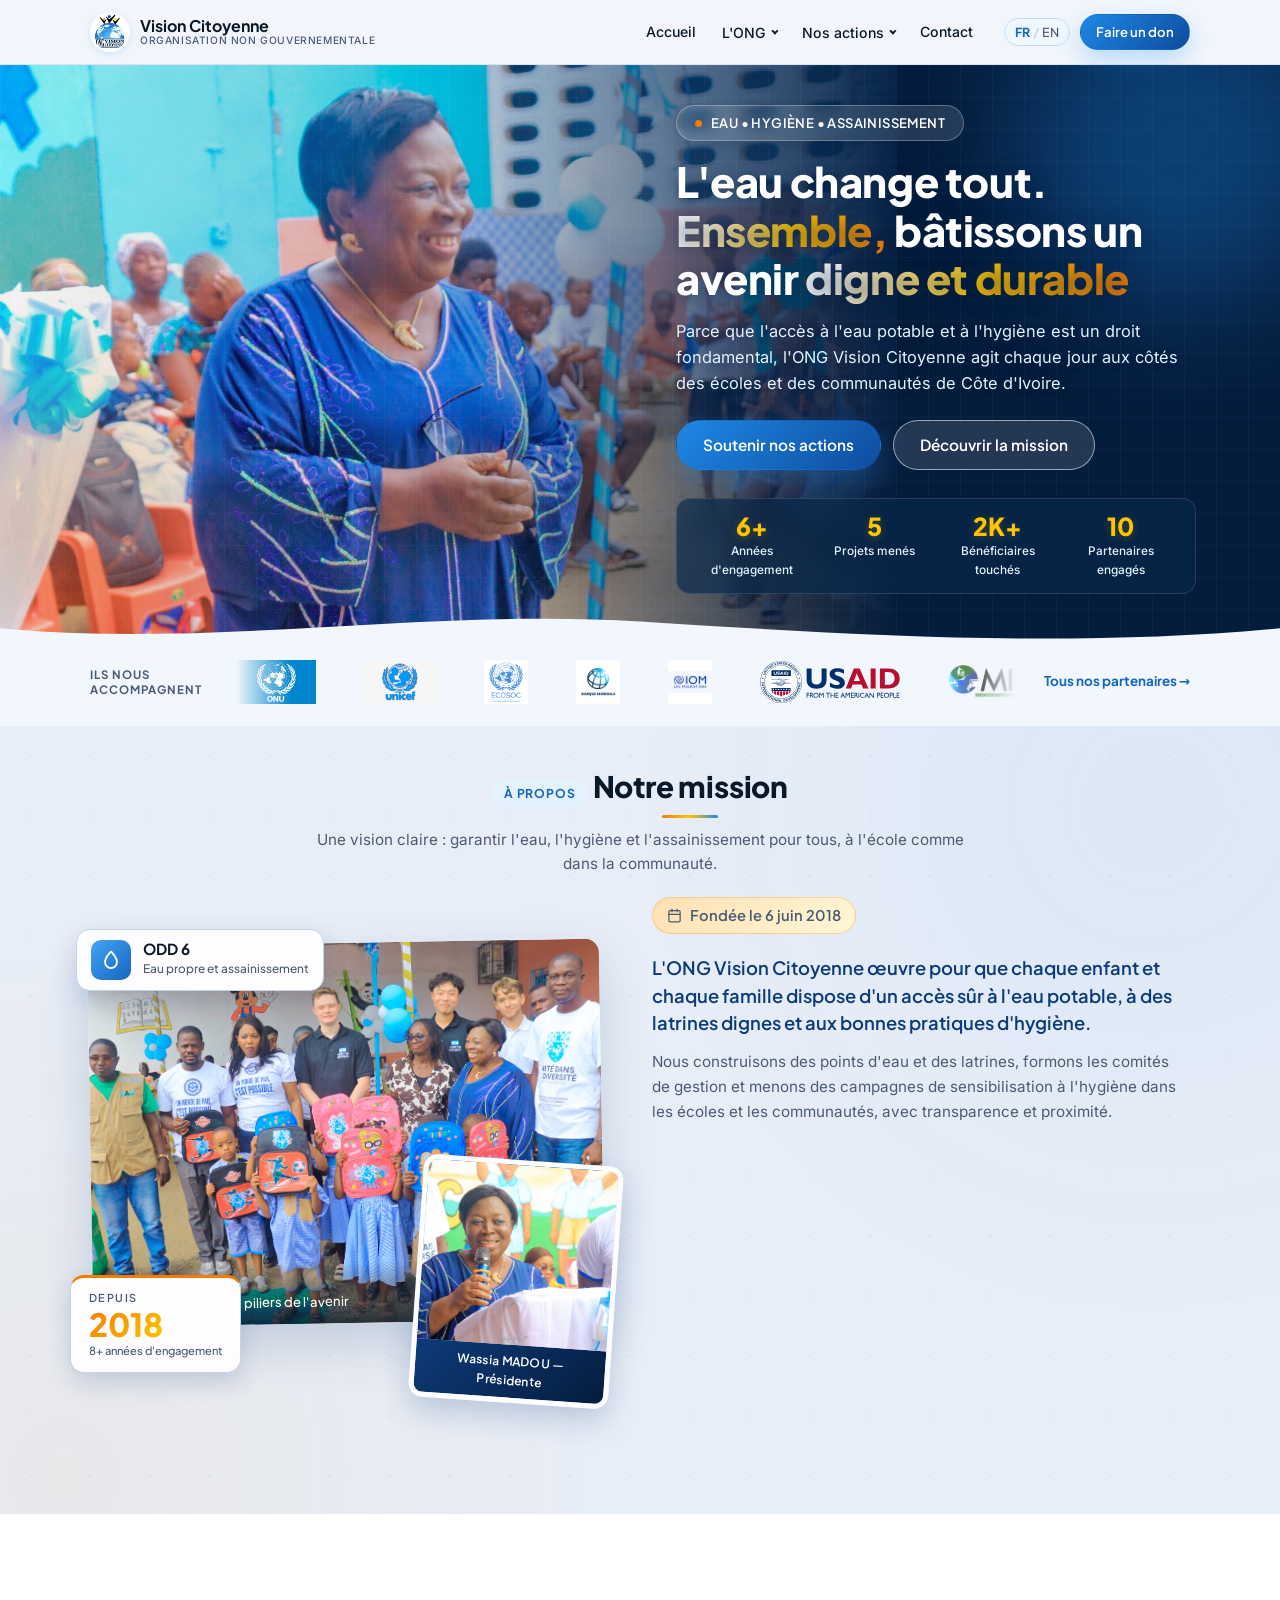
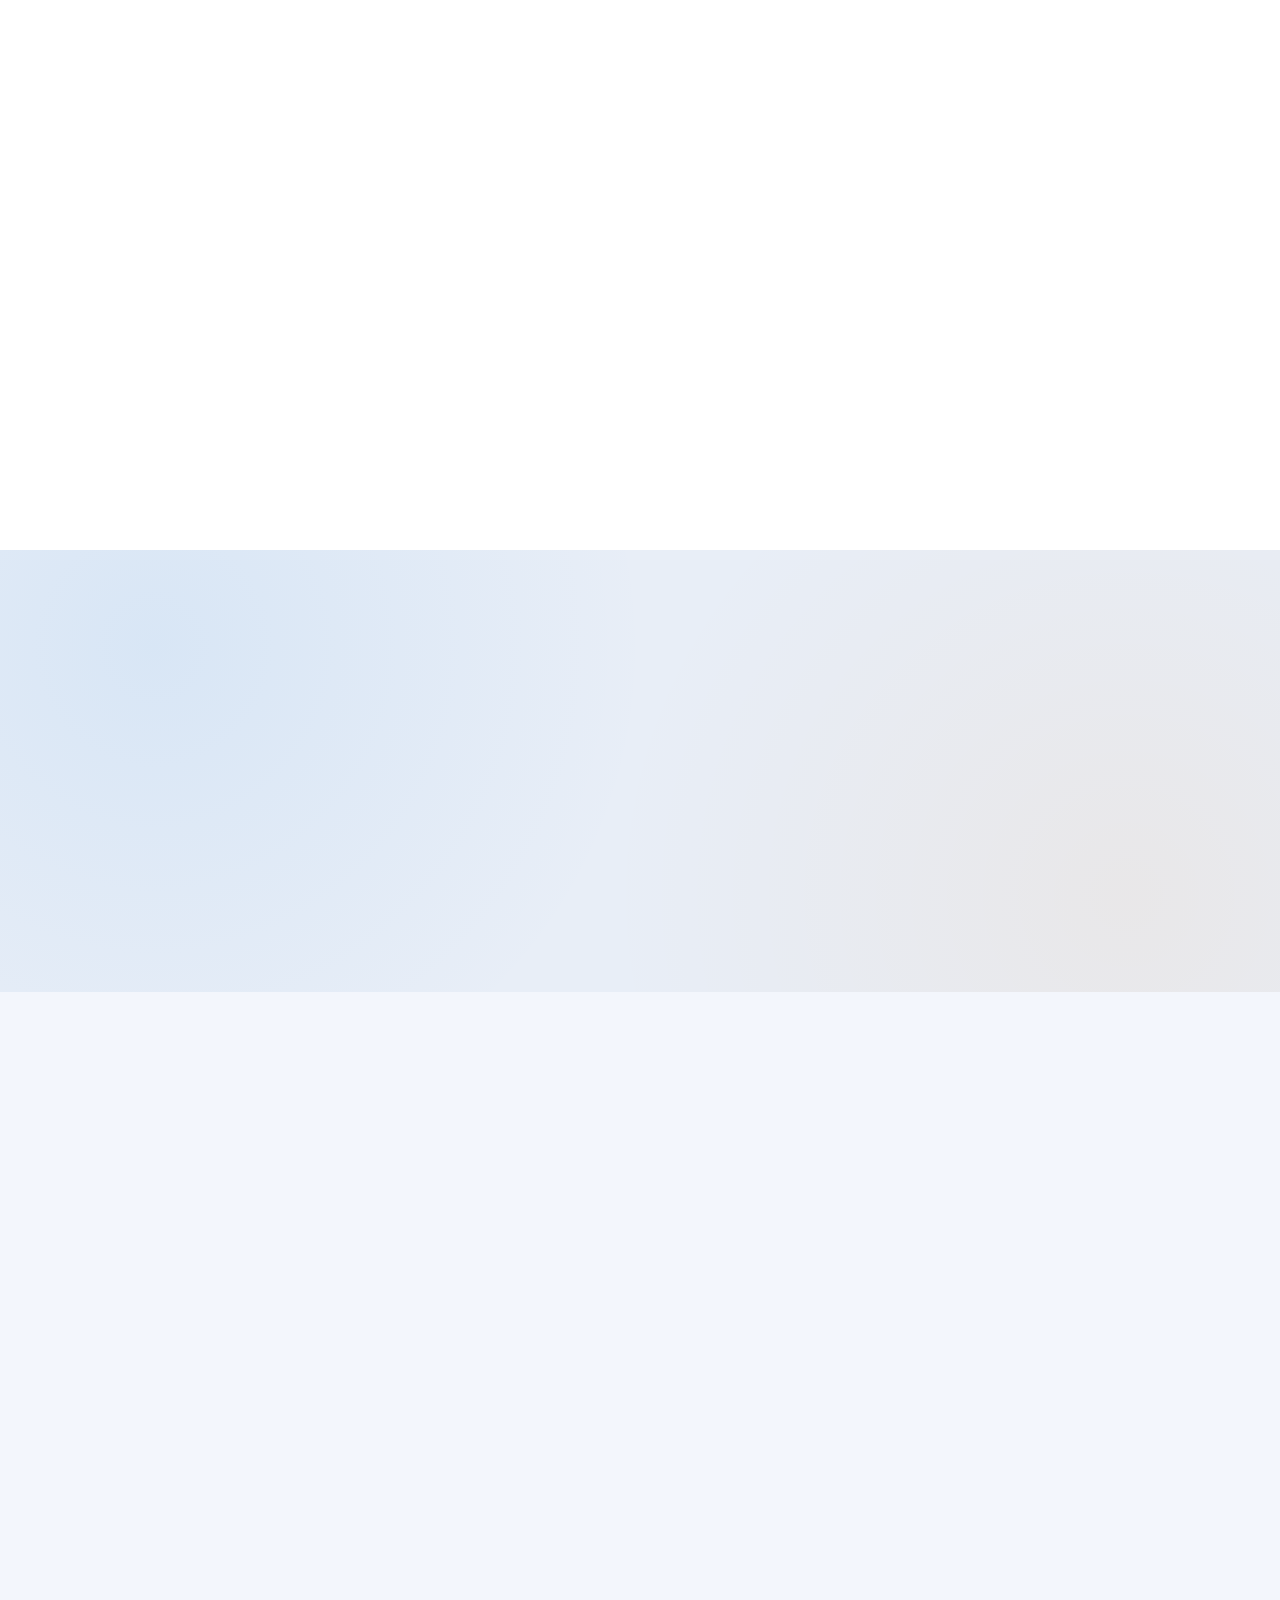
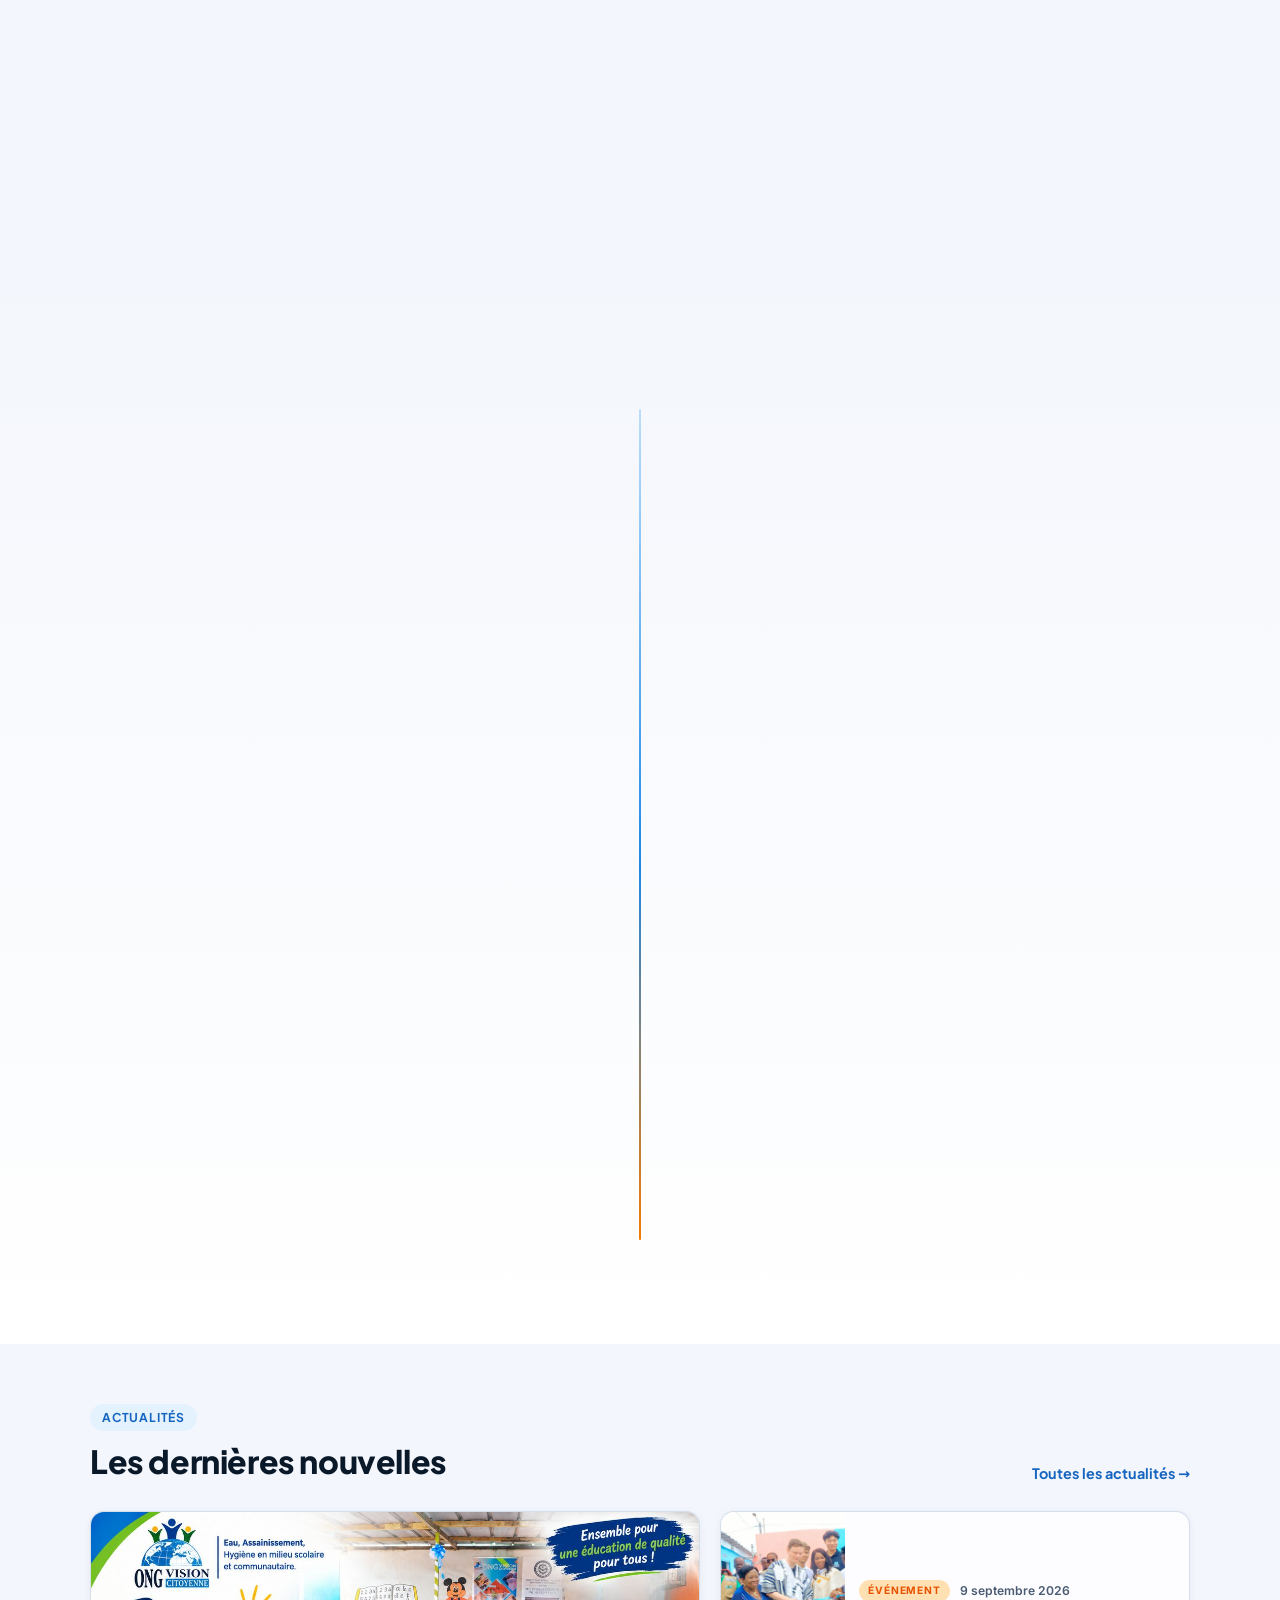
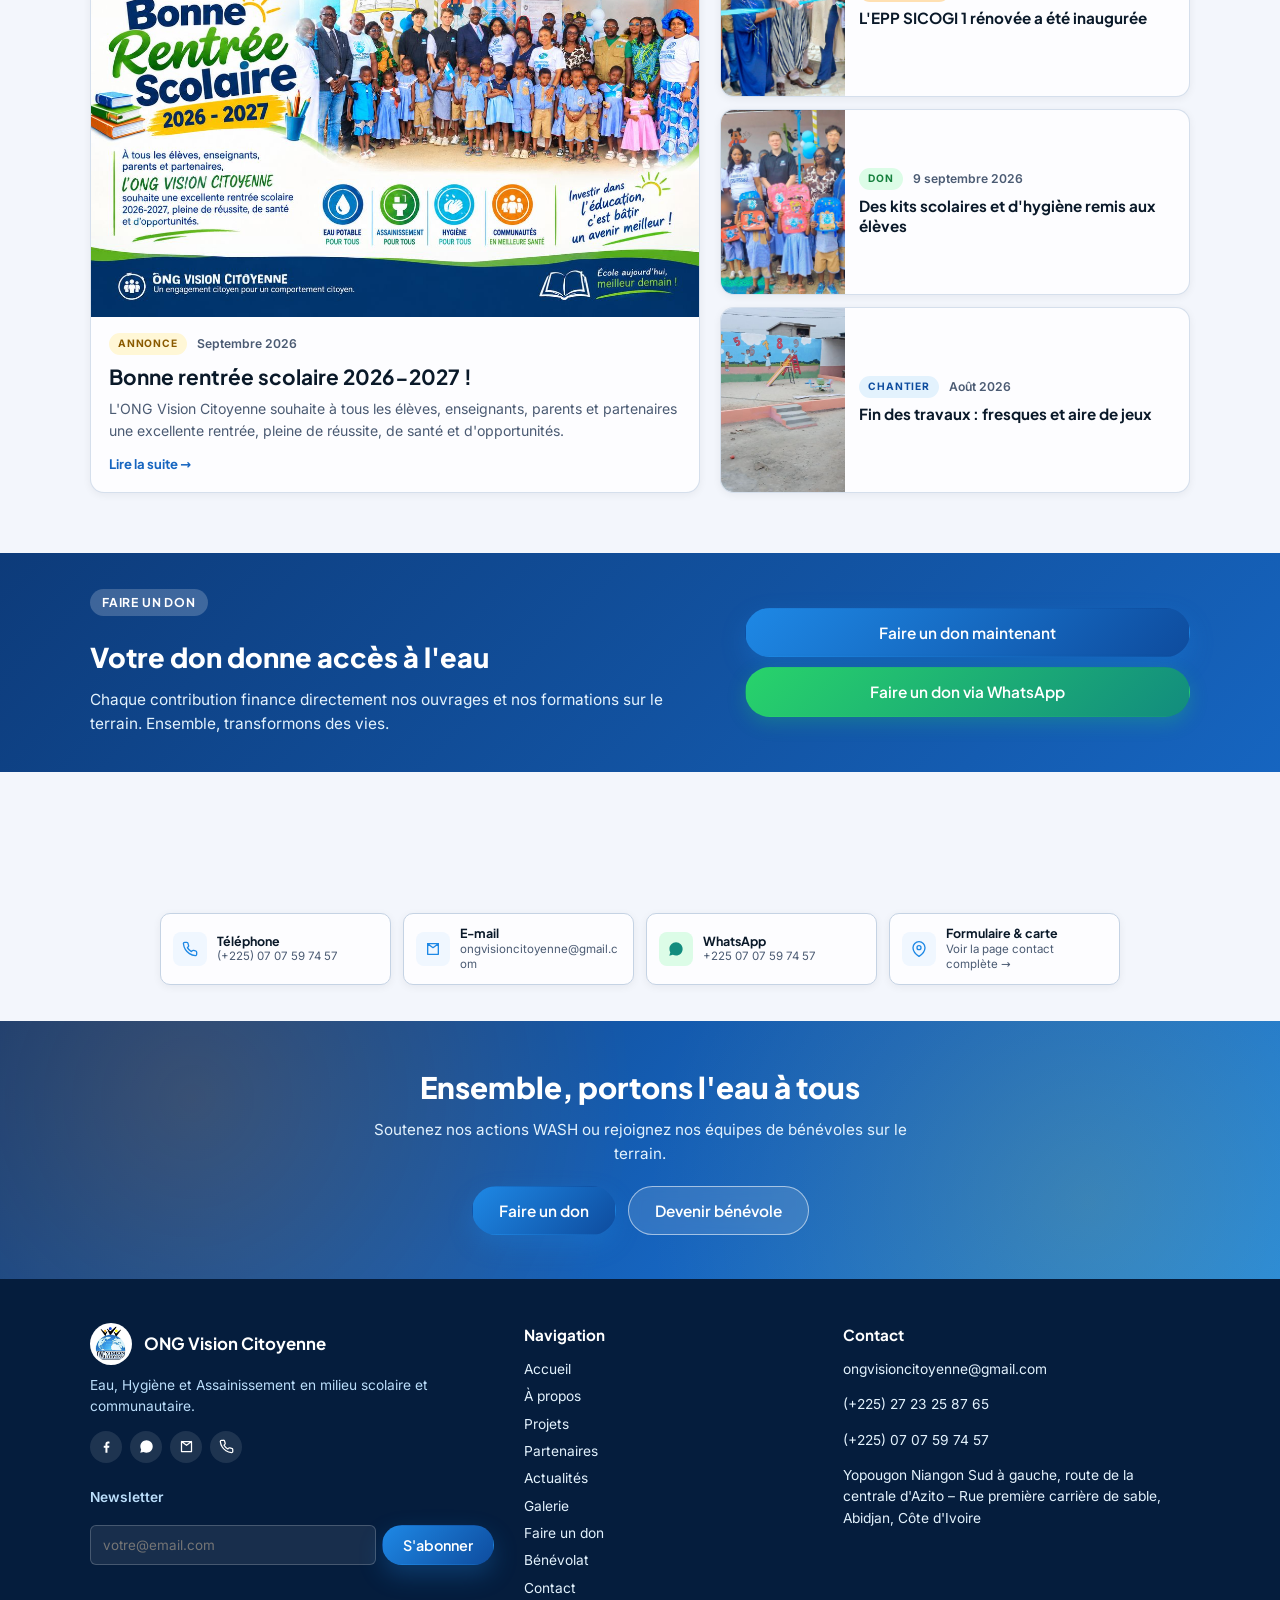
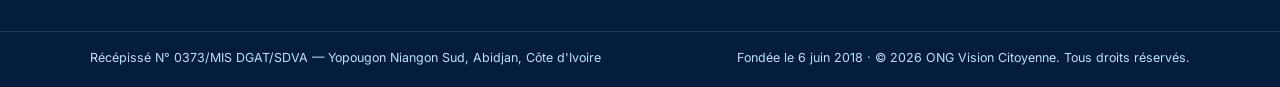
==== commit 429252ba: "feat: section projet pilote PASEA Hambol, vraies photos, logos en couleur - Page Projets : section P" ====
--- a/index.html
+++ b/index.html
@@ -34,11 +34,11 @@
   <meta name="twitter:image" content="https://franckzeregbe.github.io/ong-vision-citoyenne/assets/img/og-cover.jpg" />
   <link rel="preload" href="assets/fonts/plus-jakarta-sans-latin.woff2" as="font" type="font/woff2" crossorigin />
   <link rel="preload" href="assets/fonts/inter-latin.woff2" as="font" type="font/woff2" crossorigin />
-  <link rel="stylesheet" href="css/fonts.css?v=19" />
-  <link rel="stylesheet" href="css/style.css?v=19" />
-  <link rel="stylesheet" href="css/home.css?v=19" />
-  <link rel="stylesheet" href="css/renovation.css?v=19" />
-  <link rel="stylesheet" href="css/news.css?v=19" />
+  <link rel="stylesheet" href="css/fonts.css?v=20" />
+  <link rel="stylesheet" href="css/style.css?v=20" />
+  <link rel="stylesheet" href="css/home.css?v=20" />
+  <link rel="stylesheet" href="css/renovation.css?v=20" />
+  <link rel="stylesheet" href="css/news.css?v=20" />
 
   <script type="application/ld+json">
   {
@@ -103,7 +103,7 @@
         <div class="trust-marquee">
           <div class="trust-track" data-marquee>
             <ul class="trust-group">
-              <li><img src="assets/partenaires/onu.jpg" alt="ONU" height="44" class="is-inverse" /></li>
+              <li><img src="assets/partenaires/onu.jpg" alt="ONU" height="44" /></li>
               <li><img src="assets/partenaires/unicef.png" alt="UNICEF" height="44" /></li>
               <li><img src="assets/partenaires/ecosoc.jpg" alt="ECOSOC" height="44" /></li>
               <li><img src="assets/partenaires/banque-mondiale.jpg" alt="Banque Mondiale" height="44" /></li>
@@ -401,11 +401,14 @@
             </div>
           </li>
           <li class="tl-item reveal">
-            <div class="tl-card">
-              <span class="tl-year">2024 – 2026</span>
-              <span class="tl-tag tl-tag--live" data-i18n="real1_status">En cours</span>
-              <h3 data-i18n="tl6_t">Programme PASEA</h3>
-              <p data-i18n="tl6_d">Participation au Programme d'Appui au Secteur de l'Eau et de l'Assainissement dans les écoles et communautés rurales.</p>
+            <div class="tl-card tl-card--media">
+              <img src="assets/img/projets/pasea/remise-kits-tpe.jpg" alt="Remise de kits de matériel aux artisans des TPE du projet PASEA Hambol" loading="lazy" width="480" height="360" />
+              <div class="tl-body">
+                <span class="tl-year">2026</span>
+                <span class="tl-tag tl-tag--live" data-i18n="real1_status">En cours</span>
+                <h3 data-i18n="tl6_t">Projet pilote PASEA Hambol</h3>
+                <p data-i18n="tl6_d">57 TPE locales accompagnées pour construire des latrines familiales à double fosse dans la région du Hambol.</p>
+              </div>
             </div>
           </li>
           <li class="tl-item tl-item--now reveal">
@@ -494,9 +497,9 @@
   <div id="site-footer"></div>
   <div id="site-floating"></div>
 
-  <script src="js/news.js?v=19"></script>
-  <script src="js/news-render.js?v=19"></script>
-  <script src="js/layout.js?v=19"></script>
-  <script src="js/main.js?v=19"></script>
+  <script src="js/news.js?v=20"></script>
+  <script src="js/news-render.js?v=20"></script>
+  <script src="js/layout.js?v=20"></script>
+  <script src="js/main.js?v=20"></script>
 </body>
 </html>
--- a/css/home.css
+++ b/css/home.css
@@ -52,16 +52,12 @@
   width: auto;
   max-width: 140px;
   object-fit: contain;
-  filter: grayscale(1);
-  opacity: .62;
+  /* Fond blanc des logos JPG fondu dans le bandeau */
   mix-blend-mode: multiply;
-  transition: filter .25s var(--ease), opacity .25s var(--ease);
-}
-.trust-group img:hover { filter: none; opacity: 1; }
+  transition: transform .25s var(--ease);
+}
+.trust-group img:hover { transform: scale(1.06); }
 .trust-group img.is-round { border-radius: 50%; }
-/* Emblème blanc sur fond coloré : inversé pour rester lisible en monochrome */
-.trust-group img.is-inverse { filter: grayscale(1) invert(1) brightness(2.1); }
-.trust-group img.is-inverse:hover { filter: none; }
 .trust-link {
   flex: none;
   font-family: var(--head);
--- a/css/renovation.css
+++ b/css/renovation.css
@@ -185,6 +185,190 @@
 .real-more:hover,
 .real-more:focus-visible { text-decoration: underline; }
 
+/* ===== PROJET PILOTE PASEA HAMBOL (page Projets) ===== */
+.pasea {
+  background: #fff;
+  padding: 64px 0;
+}
+.pasea-hero {
+  display: grid;
+  grid-template-columns: minmax(0, 1fr) minmax(0, 1.05fr);
+  gap: 44px;
+  align-items: center;
+  margin-bottom: 52px;
+}
+.pasea-intro .section-tag { background: #dcfce7; color: #15803d; }
+.pasea-intro h2 {
+  margin: 6px 0 14px;
+  font-family: var(--head);
+  font-size: clamp(1.6rem, 1.1rem + 1.6vw, 2.3rem);
+  font-weight: 800;
+  line-height: 1.15;
+  letter-spacing: -.5px;
+  color: var(--ink);
+}
+.pasea-lead {
+  margin: 0 0 12px;
+  font-size: 1.02rem;
+  line-height: 1.65;
+  color: var(--ink);
+}
+.pasea-role {
+  margin: 0 0 20px;
+  padding-left: 14px;
+  border-left: 3px solid var(--gold);
+  font-size: .93rem;
+  line-height: 1.6;
+  color: var(--muted);
+}
+.pasea-stats {
+  display: grid;
+  grid-template-columns: repeat(3, minmax(0, 1fr));
+  gap: 12px;
+  margin: 0 0 16px;
+  padding: 0;
+  list-style: none;
+}
+.pasea-stats li {
+  display: flex;
+  flex-direction: column;
+  gap: 4px;
+  padding: 14px 14px 12px;
+  background: var(--blue-50);
+  border: 1px solid rgba(197, 211, 228, .8);
+  border-radius: var(--radius);
+}
+.pasea-stats strong {
+  font-family: var(--head);
+  font-size: 1.9rem;
+  font-weight: 800;
+  line-height: 1;
+  color: var(--blue-700);
+}
+.pasea-stats span {
+  font-size: .78rem;
+  font-weight: 600;
+  line-height: 1.35;
+  color: var(--muted);
+}
+.pasea-zones {
+  display: flex;
+  align-items: center;
+  gap: 8px;
+  margin: 0;
+  font-size: .86rem;
+  font-weight: 600;
+  color: var(--blue-900);
+}
+.pasea-zones svg { flex: none; width: 18px; height: 18px; color: var(--gold); }
+.pasea-cover {
+  position: relative;
+  margin: 0;
+  overflow: hidden;
+  aspect-ratio: 4 / 3;
+  border-radius: var(--radius-lg);
+  box-shadow: var(--shadow-lg);
+}
+.pasea-cover img {
+  display: block;
+  width: 100%;
+  height: 100%;
+  object-fit: cover;
+}
+.pasea-cover figcaption {
+  position: absolute;
+  left: 0;
+  right: 0;
+  bottom: 0;
+  padding: 36px 18px 14px;
+  background: linear-gradient(0deg, rgba(5, 29, 61, .88), transparent);
+  color: #fff;
+  font-size: .86rem;
+  font-weight: 600;
+}
+.pasea-subtitle {
+  margin: 0 0 22px;
+  text-align: center;
+  font-family: var(--head);
+  font-size: 1.25rem;
+  font-weight: 800;
+  color: var(--ink);
+}
+.pasea-steps {
+  display: grid;
+  grid-template-columns: repeat(4, minmax(0, 1fr));
+  gap: 18px;
+  margin: 0 0 52px;
+  padding: 0;
+  list-style: none;
+}
+.pasea-step {
+  display: flex;
+  flex-direction: column;
+  overflow: hidden;
+  background: var(--card-bg);
+  border: 1px solid rgba(197, 211, 228, .7);
+  border-radius: var(--radius);
+  box-shadow: var(--shadow-sm);
+  transition: transform .3s var(--ease), box-shadow .3s var(--ease);
+}
+.pasea-step:hover { transform: translateY(-3px); box-shadow: var(--shadow); }
+.pasea-step img {
+  display: block;
+  width: 100%;
+  height: auto;
+  aspect-ratio: 4 / 3;
+  object-fit: cover;
+}
+.pasea-step-body {
+  position: relative;
+  padding: 18px 16px 18px;
+}
+.pasea-step-num {
+  position: absolute;
+  top: -22px;
+  right: 14px;
+  display: grid;
+  place-items: center;
+  width: 44px;
+  height: 44px;
+  border: 3px solid #fff;
+  border-radius: 50%;
+  background: var(--grad-brand);
+  color: #fff;
+  font-family: var(--head);
+  font-size: .88rem;
+  font-weight: 800;
+  box-shadow: var(--shadow);
+}
+.pasea-step h4 {
+  margin: 0 0 6px;
+  font-family: var(--head);
+  font-size: 1rem;
+  color: var(--ink);
+}
+.pasea-step p {
+  margin: 0;
+  font-size: .86rem;
+  line-height: 1.55;
+  color: var(--muted);
+}
+
+@media (max-width: 1024px) {
+  .pasea-steps { grid-template-columns: repeat(2, minmax(0, 1fr)); }
+}
+@media (max-width: 900px) {
+  .pasea-hero { grid-template-columns: 1fr; gap: 28px; }
+}
+@media (max-width: 560px) {
+  .pasea { padding: 44px 0; }
+  .pasea-steps { grid-template-columns: 1fr; margin-bottom: 36px; }
+  .pasea-stats { gap: 8px; }
+  .pasea-stats li { padding: 10px; }
+  .pasea-stats strong { font-size: 1.5rem; }
+  .pasea-stats span { font-size: .72rem; }
+}
+
 @media (max-width: 768px) {
   .chantier { padding: 44px 0; }
   .ba-grid { grid-template-columns: 1fr; gap: 20px; margin-bottom: 32px; }
--- a/css/news.css
+++ b/css/news.css
@@ -94,6 +94,7 @@
 .news-cat--evenement { background: var(--gold-soft); color: var(--gold-deep); }
 .news-cat--don { background: #dcfce7; color: #15803d; }
 .news-cat--sensibilisation { background: #ede9fe; color: #6d28d9; }
+.news-cat--projet { background: #ccfbf1; color: #0f766e; }
 .news-title {
   margin: 0;
   font-family: var(--head);
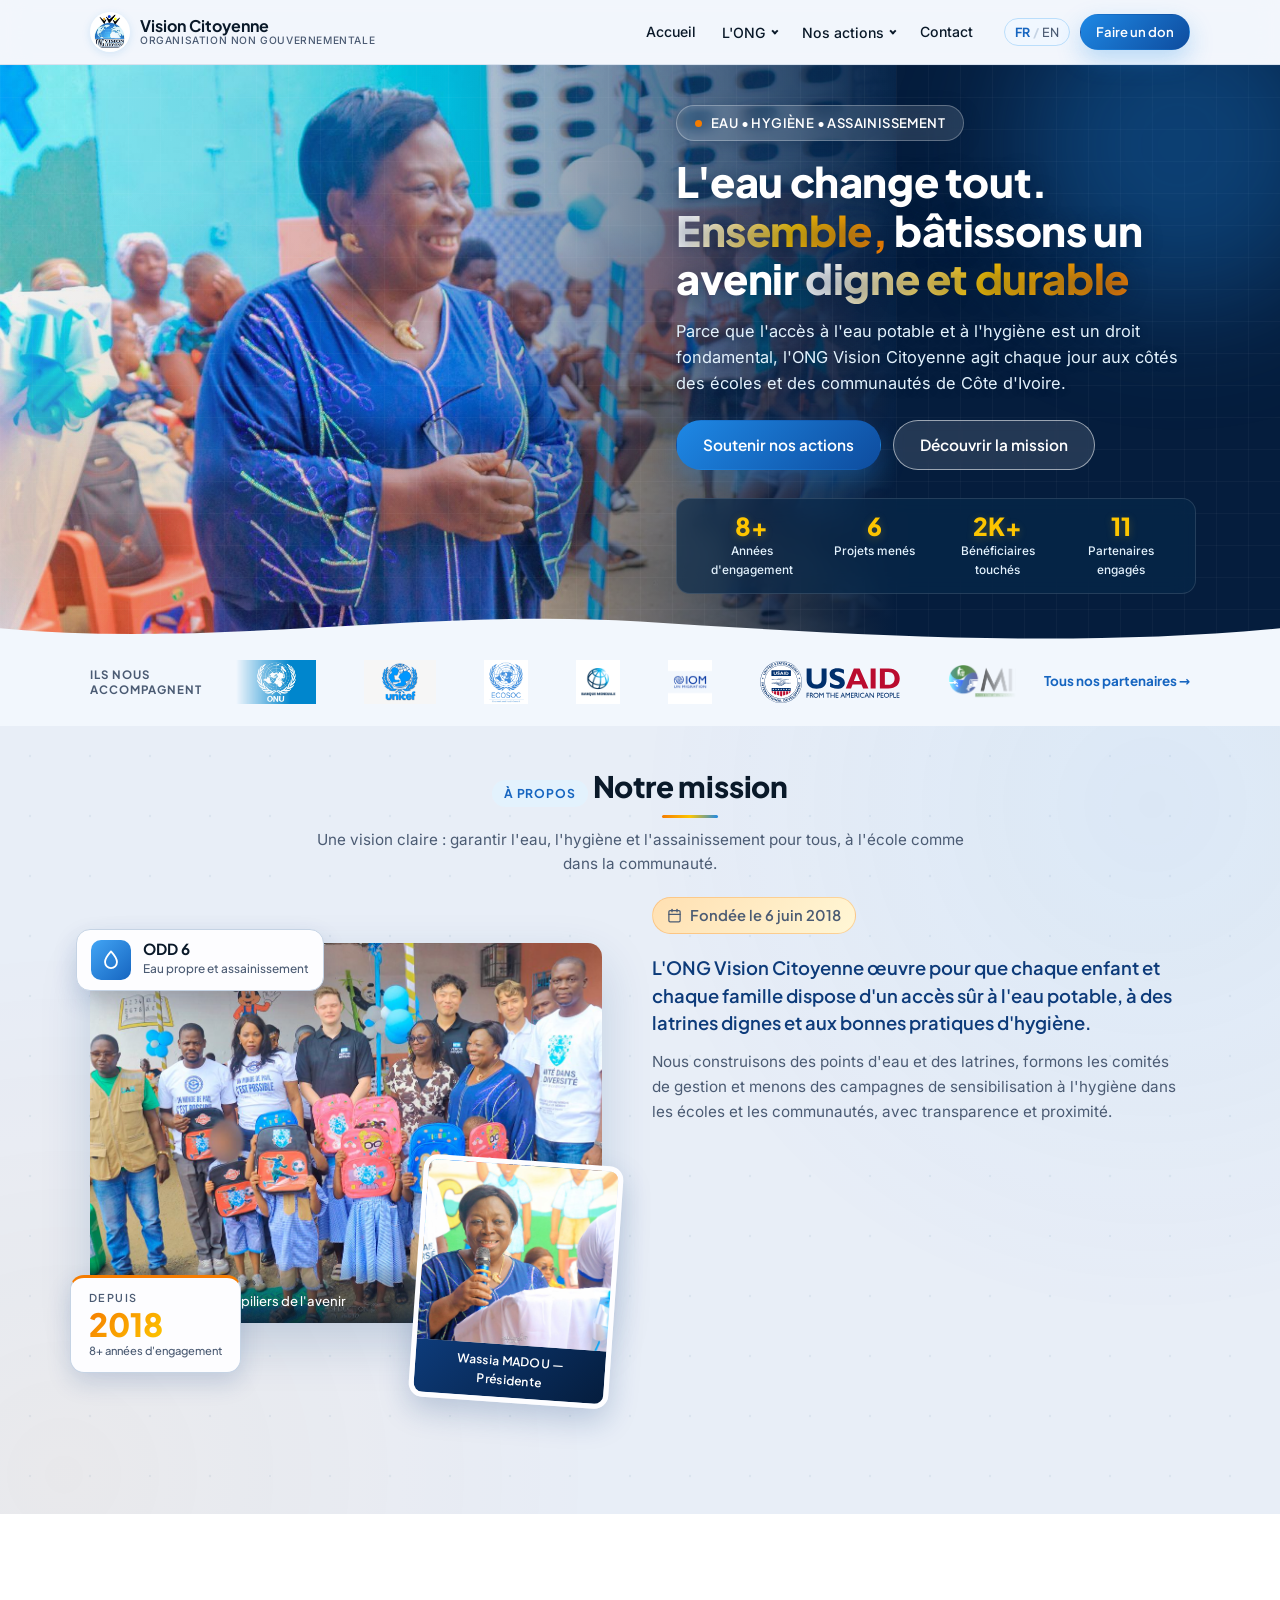
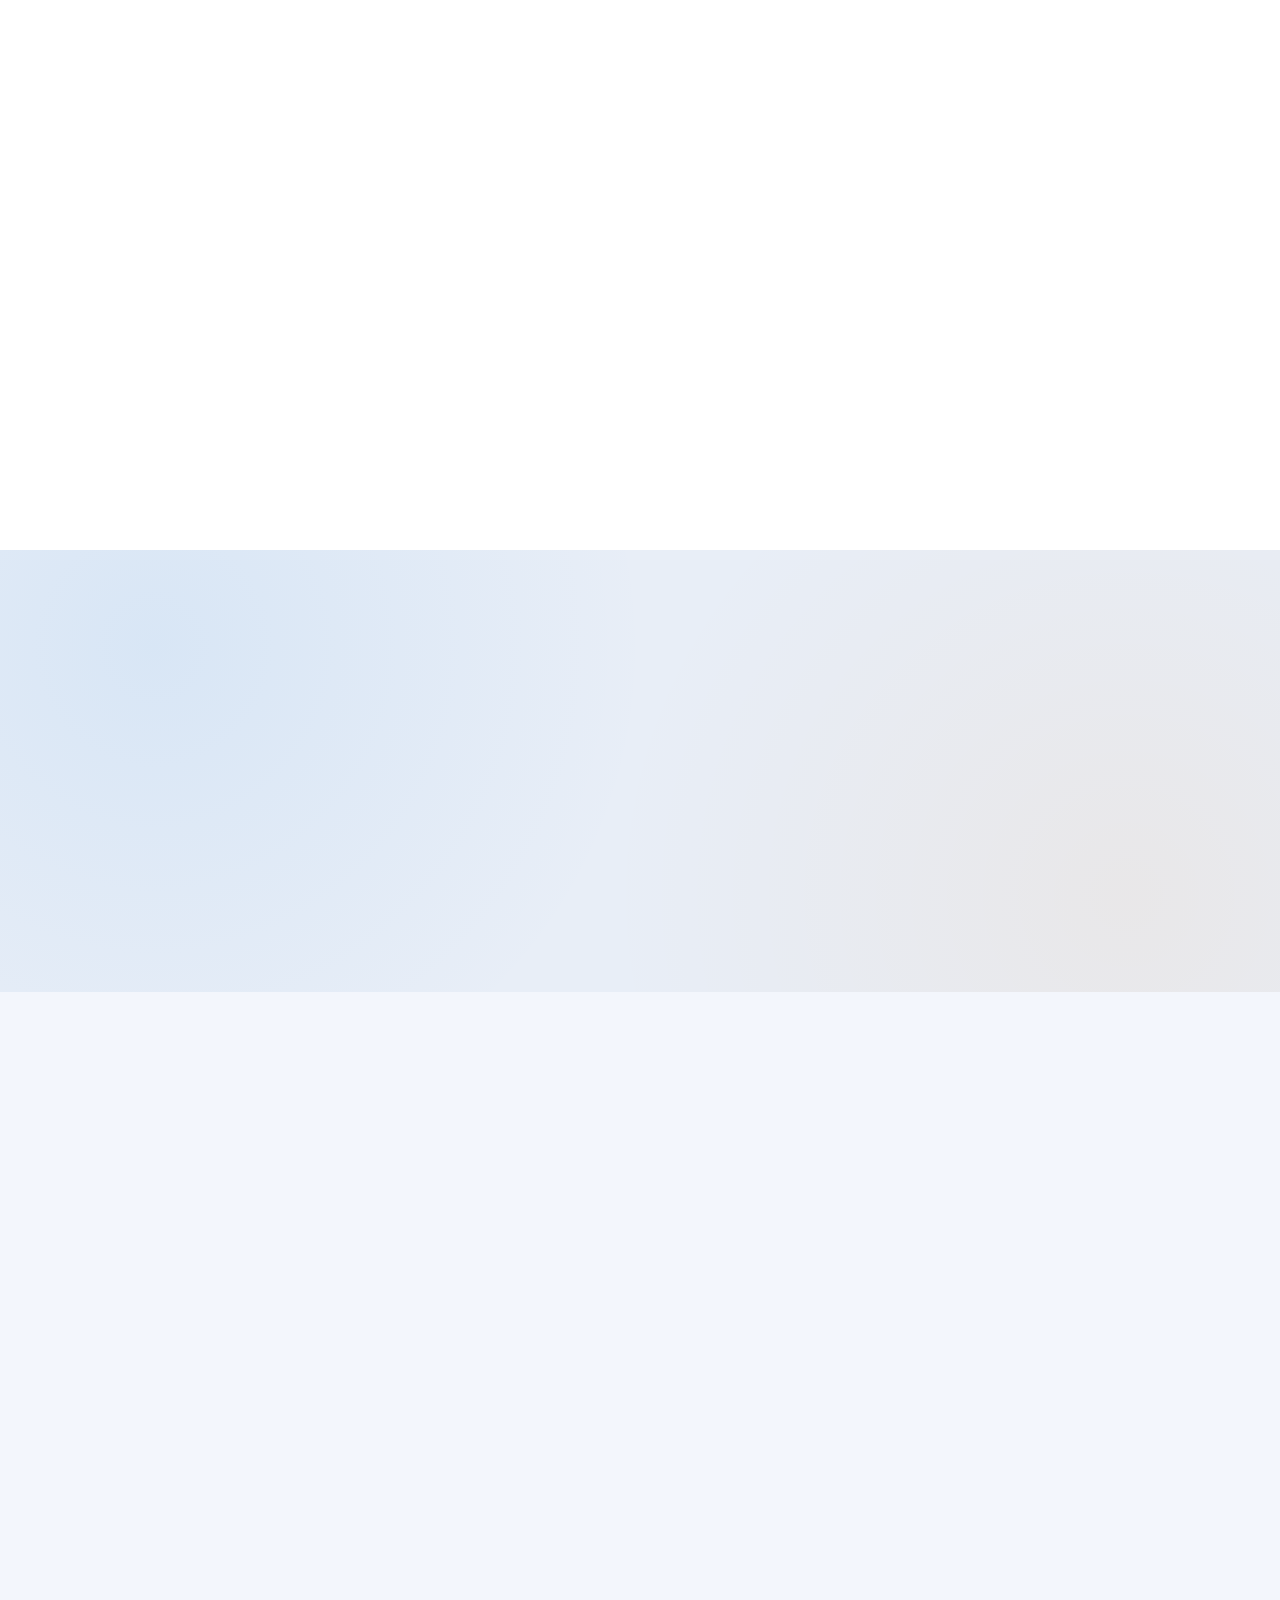
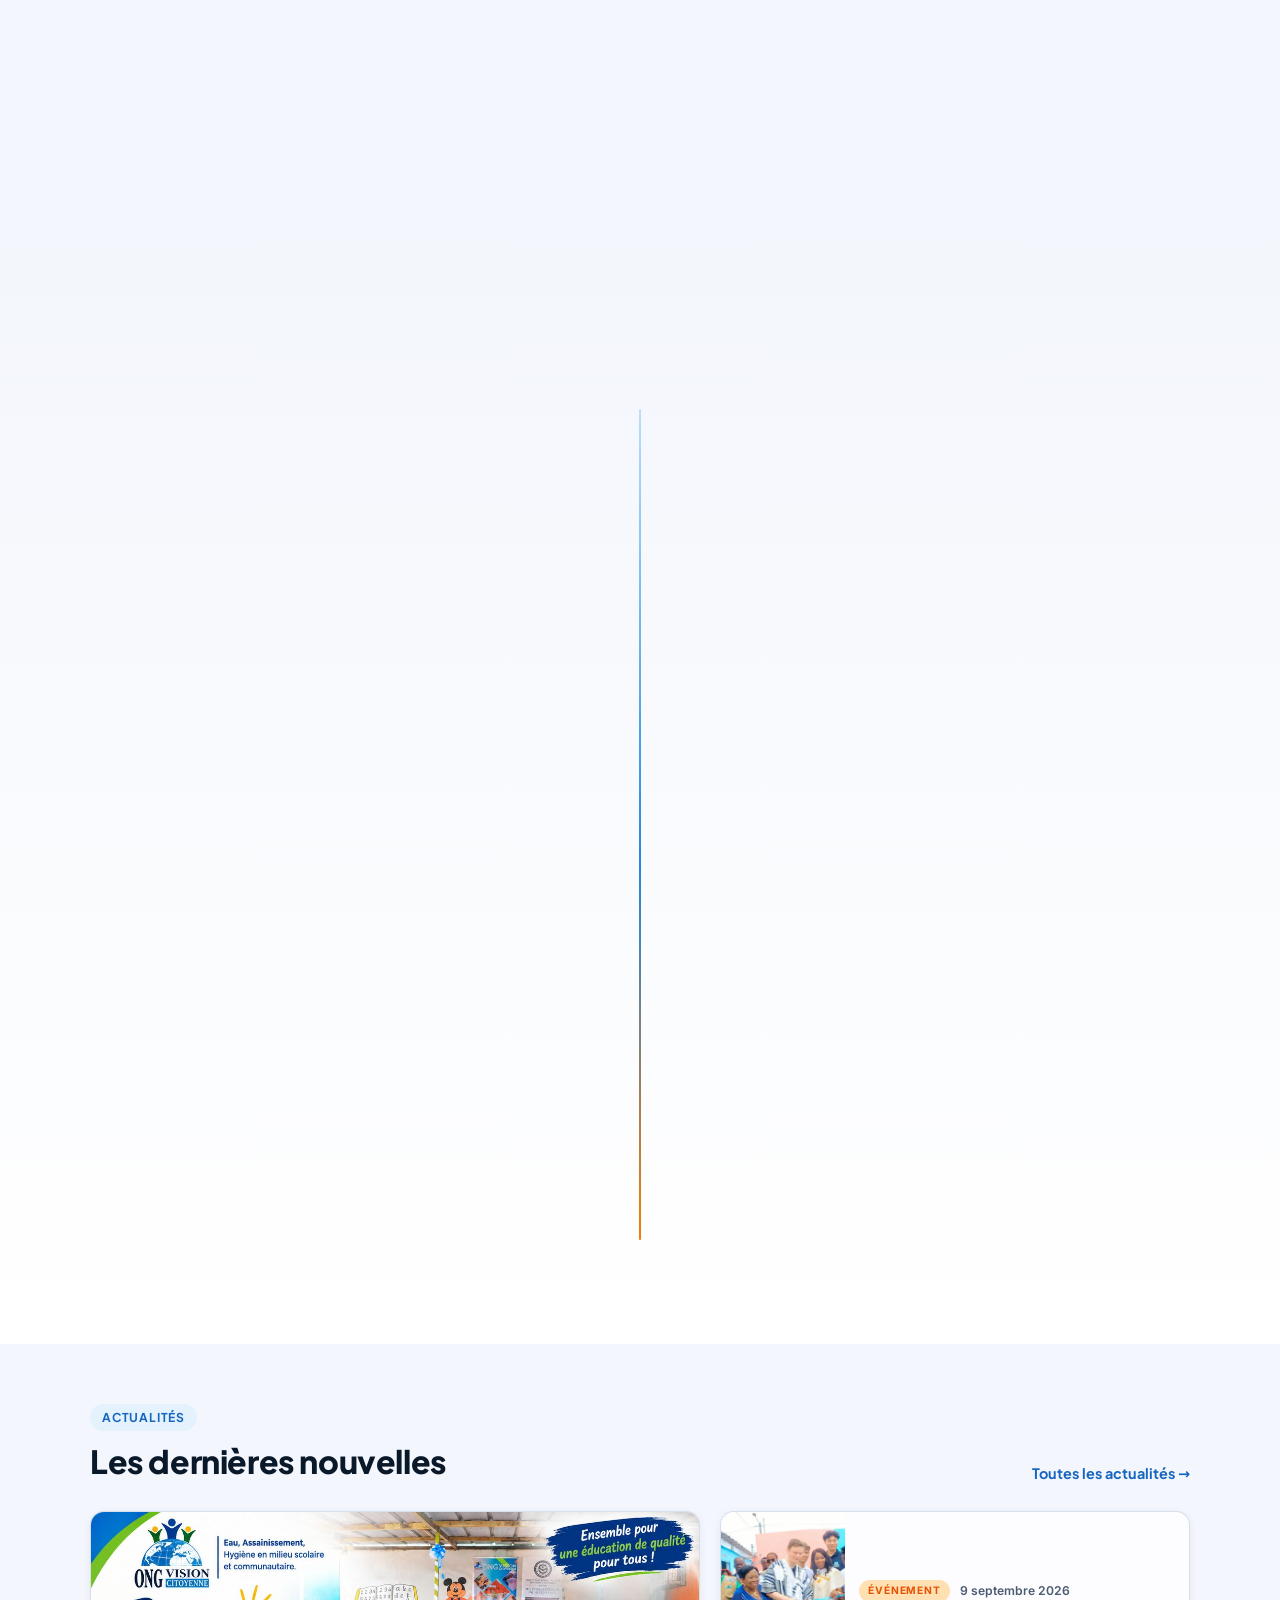
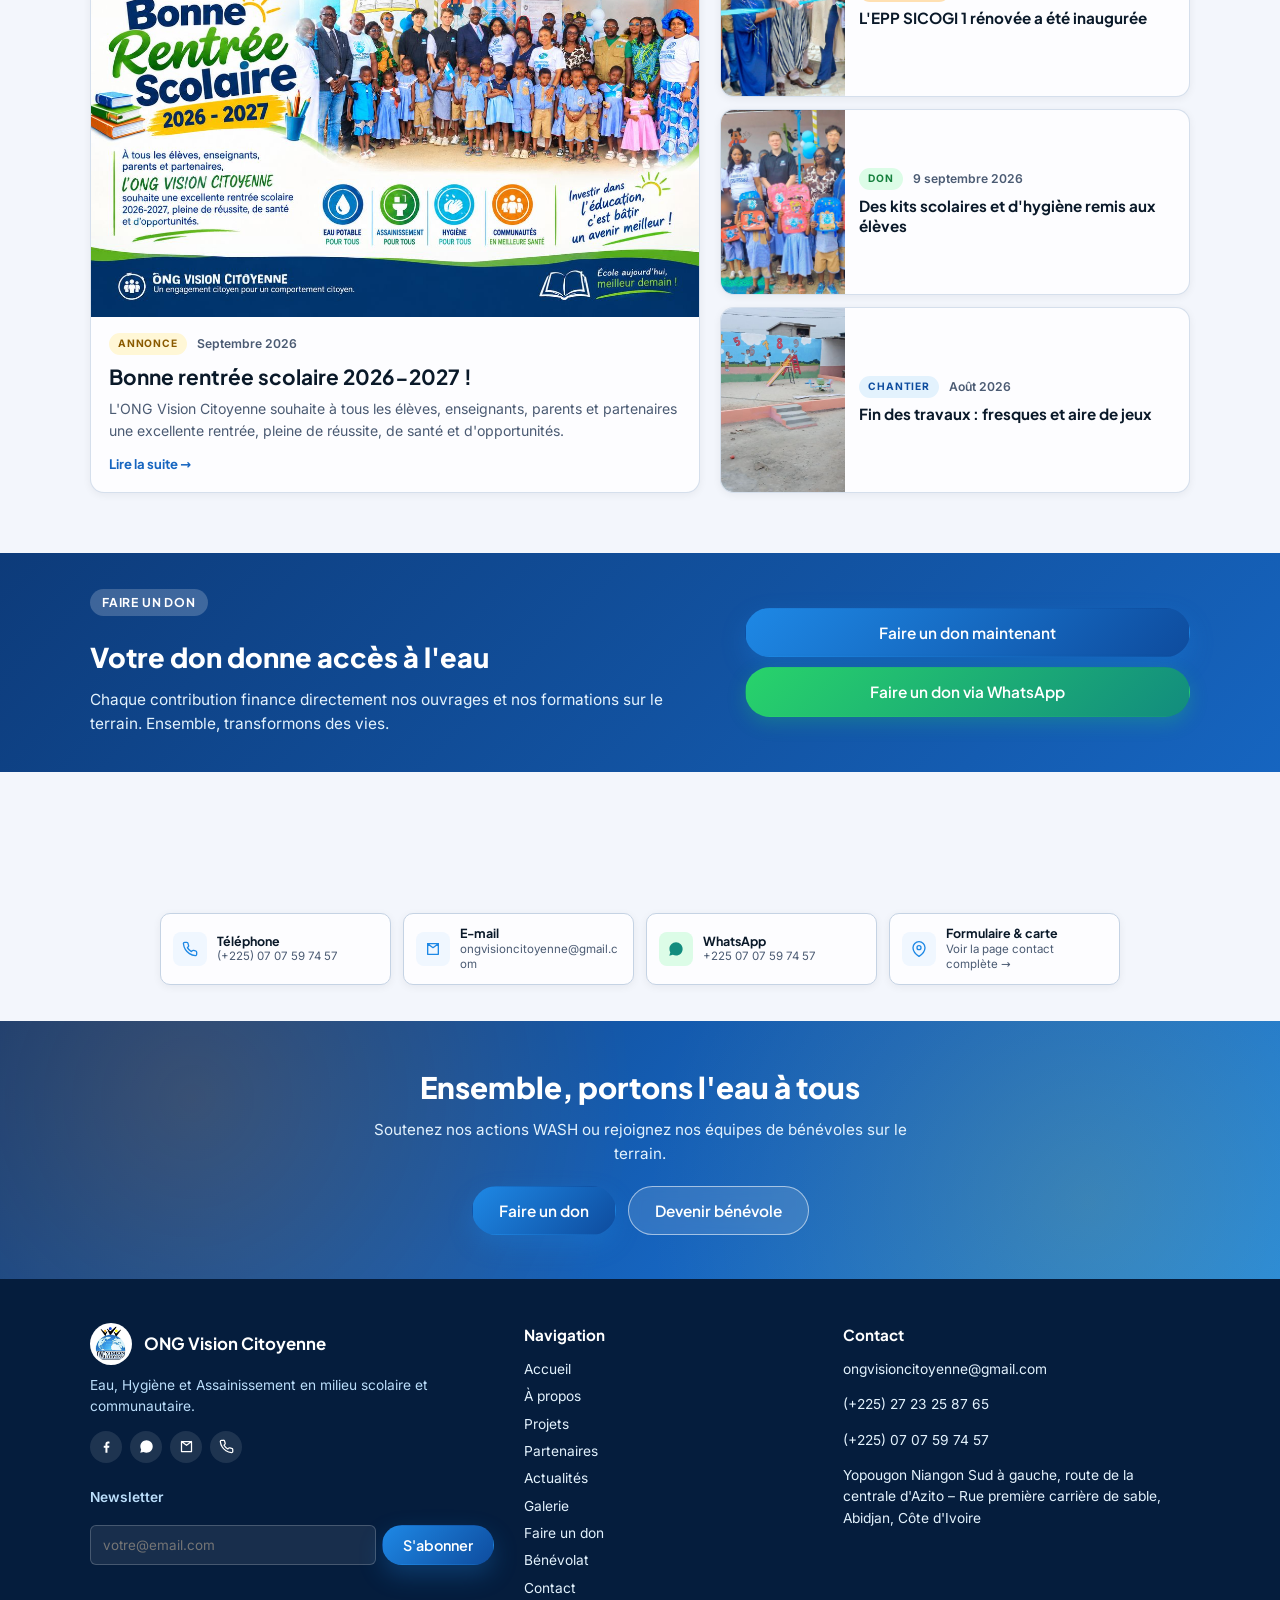
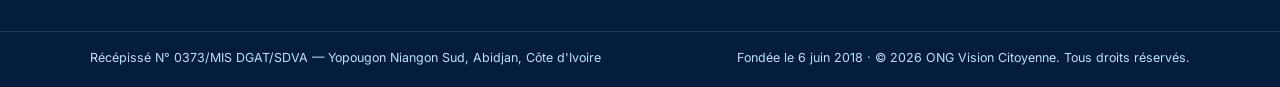
==== commit d11ec897: "fix: PASEA aux vraies dates, visages d'enfants floutés - PASEA Hambol : formation des artisans du 1e" ====
--- a/index.html
+++ b/index.html
@@ -34,11 +34,11 @@
   <meta name="twitter:image" content="https://franckzeregbe.github.io/ong-vision-citoyenne/assets/img/og-cover.jpg" />
   <link rel="preload" href="assets/fonts/plus-jakarta-sans-latin.woff2" as="font" type="font/woff2" crossorigin />
   <link rel="preload" href="assets/fonts/inter-latin.woff2" as="font" type="font/woff2" crossorigin />
-  <link rel="stylesheet" href="css/fonts.css?v=20" />
-  <link rel="stylesheet" href="css/style.css?v=20" />
-  <link rel="stylesheet" href="css/home.css?v=20" />
-  <link rel="stylesheet" href="css/renovation.css?v=20" />
-  <link rel="stylesheet" href="css/news.css?v=20" />
+  <link rel="stylesheet" href="css/fonts.css?v=21" />
+  <link rel="stylesheet" href="css/style.css?v=21" />
+  <link rel="stylesheet" href="css/home.css?v=21" />
+  <link rel="stylesheet" href="css/renovation.css?v=21" />
+  <link rel="stylesheet" href="css/news.css?v=21" />
 
   <script type="application/ld+json">
   {
@@ -402,12 +402,12 @@
           </li>
           <li class="tl-item reveal">
             <div class="tl-card tl-card--media">
-              <img src="assets/img/projets/pasea/remise-kits-tpe.jpg" alt="Remise de kits de matériel aux artisans des TPE du projet PASEA Hambol" loading="lazy" width="480" height="360" />
+              <img src="assets/img/projets/pasea/remise-kits-tpe.jpg" alt="Artisans des TPE lors du lancement officiel du PASEA Hambol, le 13 juin 2026 à Katiola" loading="lazy" width="480" height="360" />
               <div class="tl-body">
                 <span class="tl-year">2026</span>
                 <span class="tl-tag tl-tag--live" data-i18n="real1_status">En cours</span>
                 <h3 data-i18n="tl6_t">Projet pilote PASEA Hambol</h3>
-                <p data-i18n="tl6_d">57 TPE locales accompagnées pour construire des latrines familiales à double fosse dans la région du Hambol.</p>
+                <p data-i18n="tl6_d">Formation des artisans du 1er au 10 juin 2026, puis lancement officiel le 13 juin à Katiola.</p>
               </div>
             </div>
           </li>
@@ -497,9 +497,9 @@
   <div id="site-footer"></div>
   <div id="site-floating"></div>
 
-  <script src="js/news.js?v=20"></script>
-  <script src="js/news-render.js?v=20"></script>
-  <script src="js/layout.js?v=20"></script>
-  <script src="js/main.js?v=20"></script>
+  <script src="js/news.js?v=21"></script>
+  <script src="js/news-render.js?v=21"></script>
+  <script src="js/layout.js?v=21"></script>
+  <script src="js/main.js?v=21"></script>
 </body>
 </html>
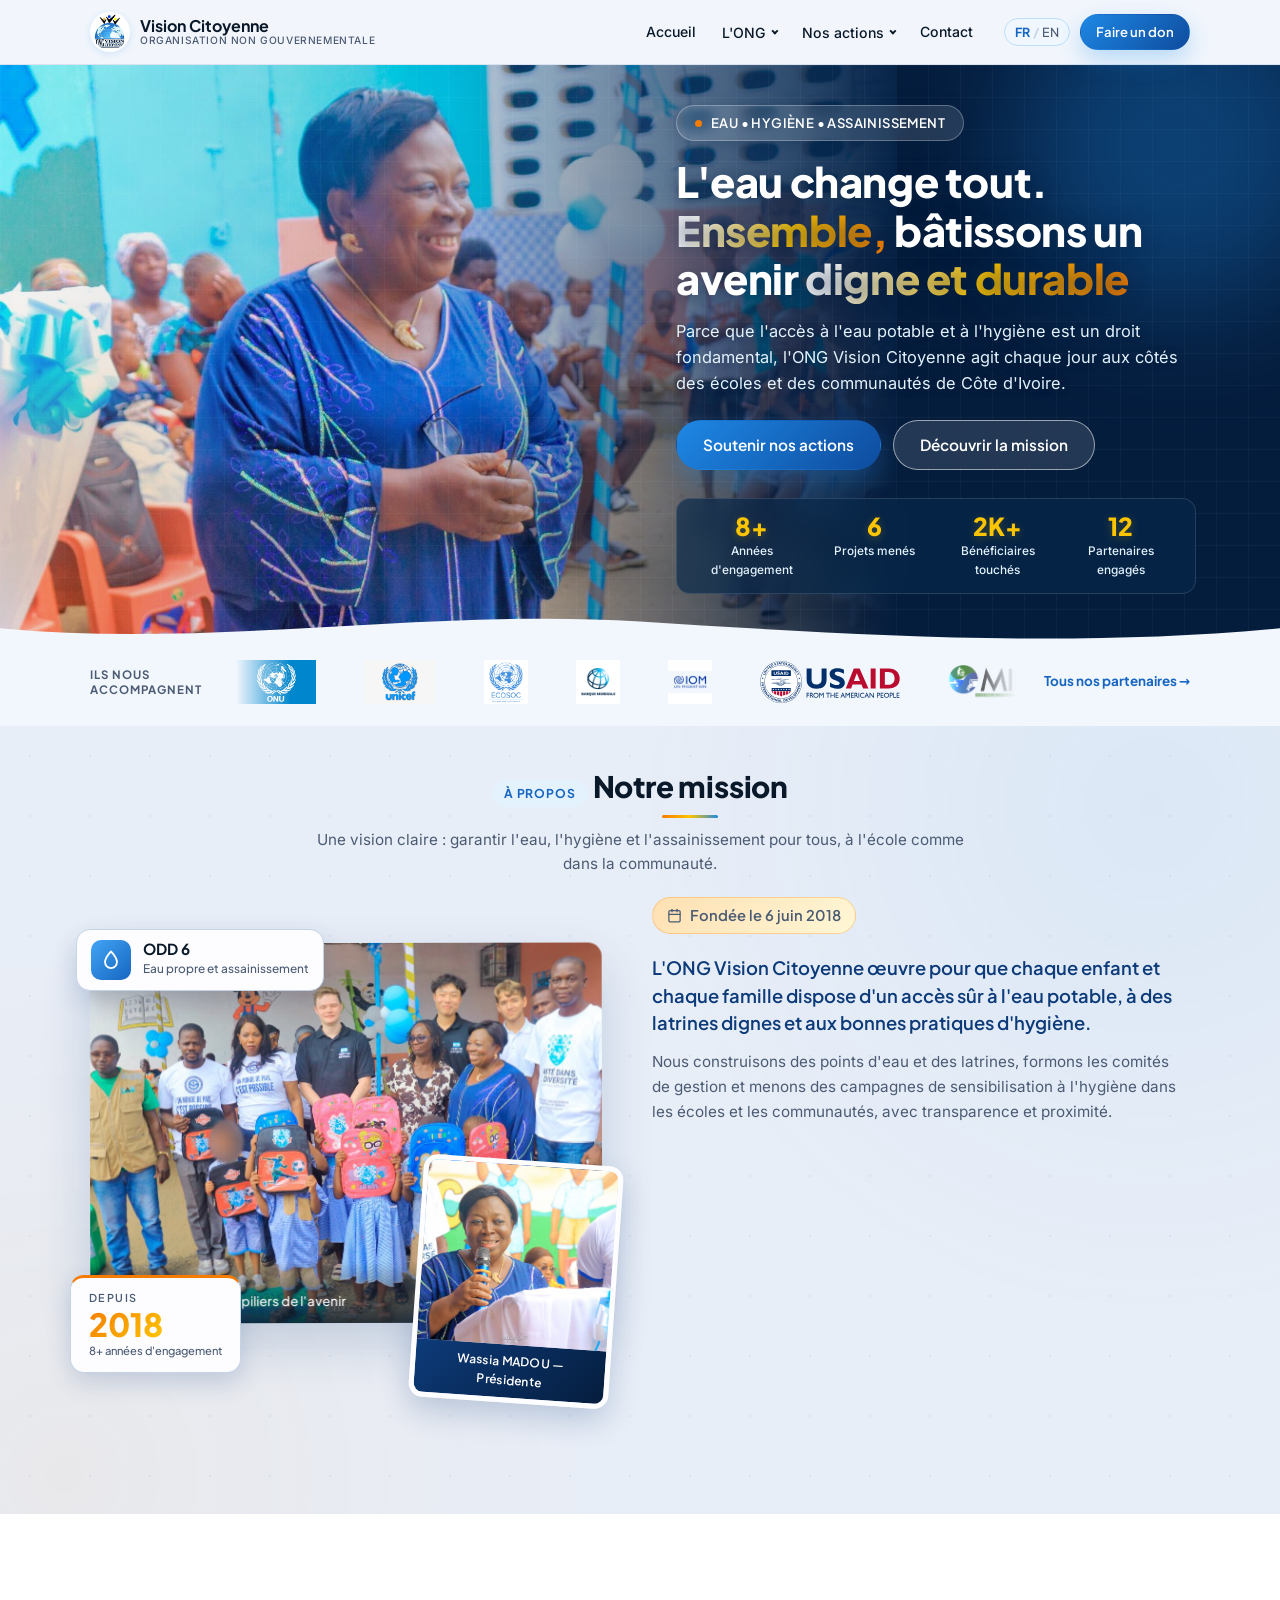
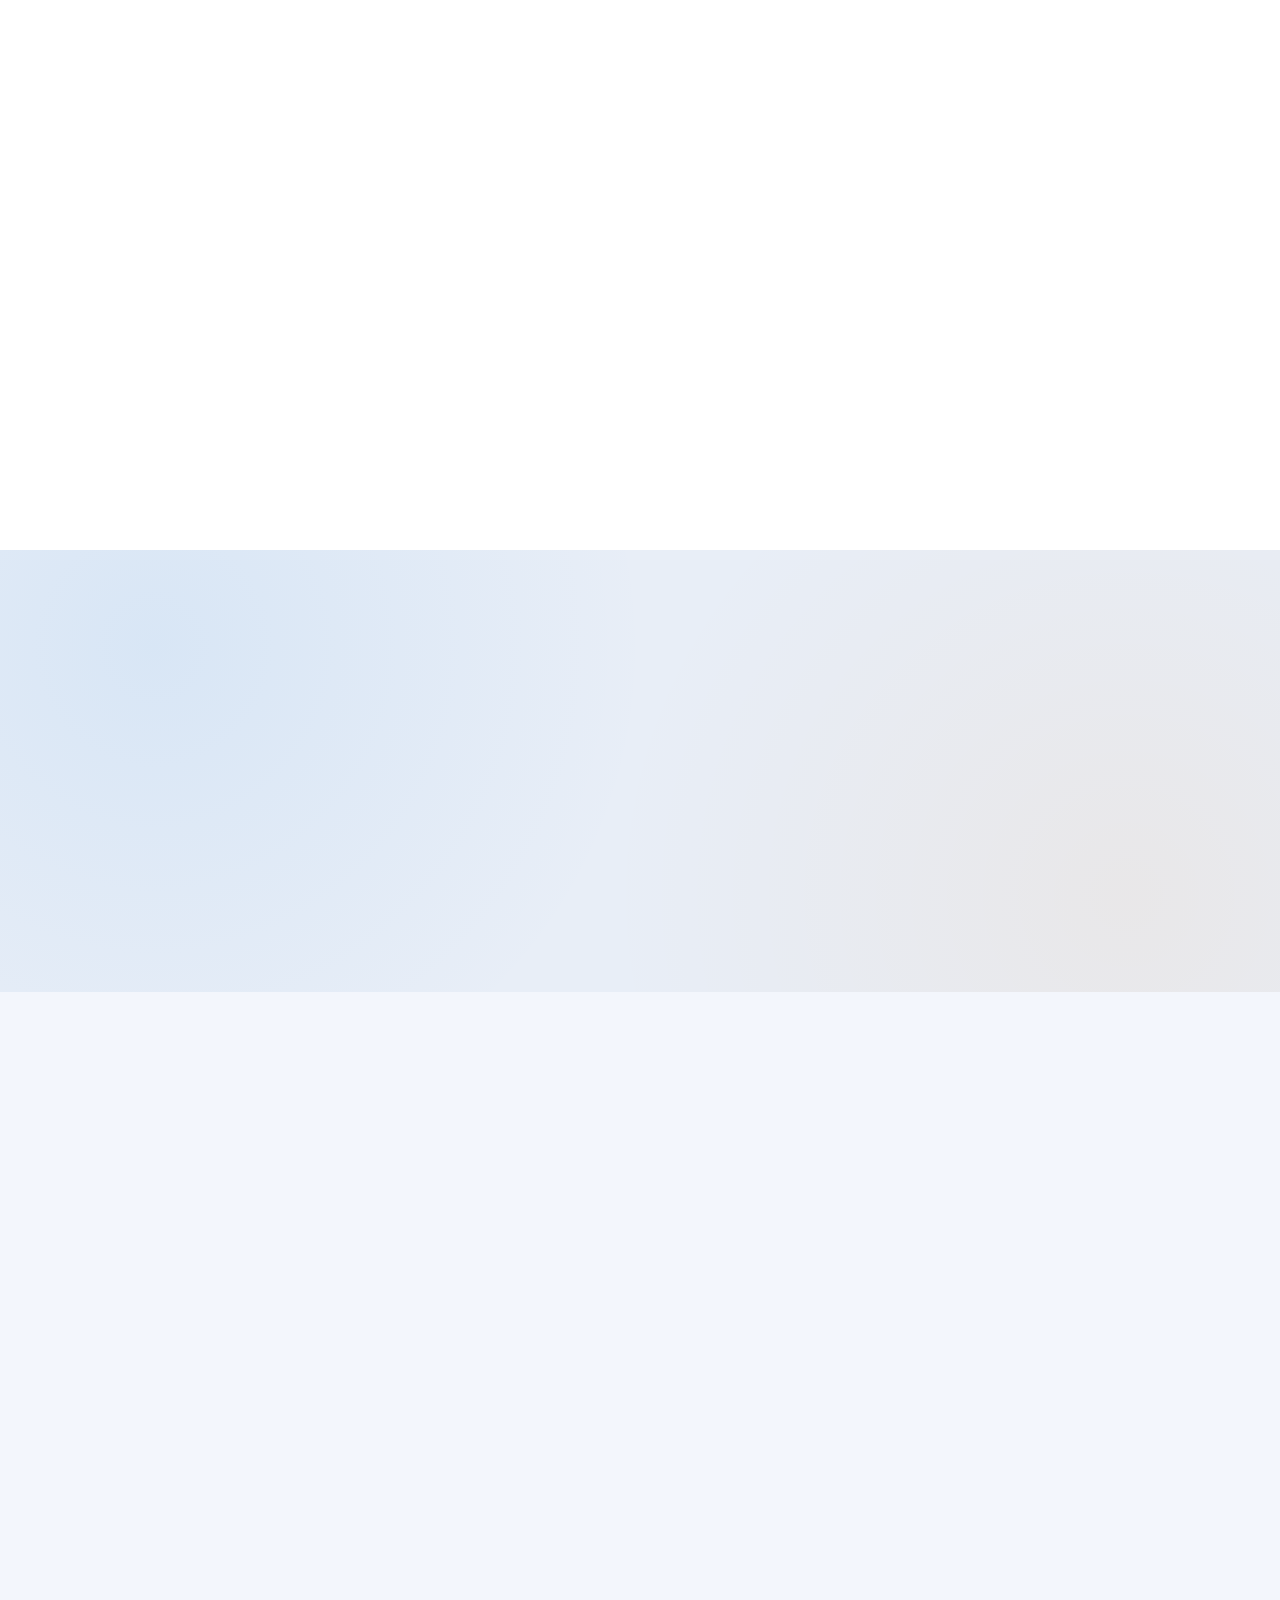
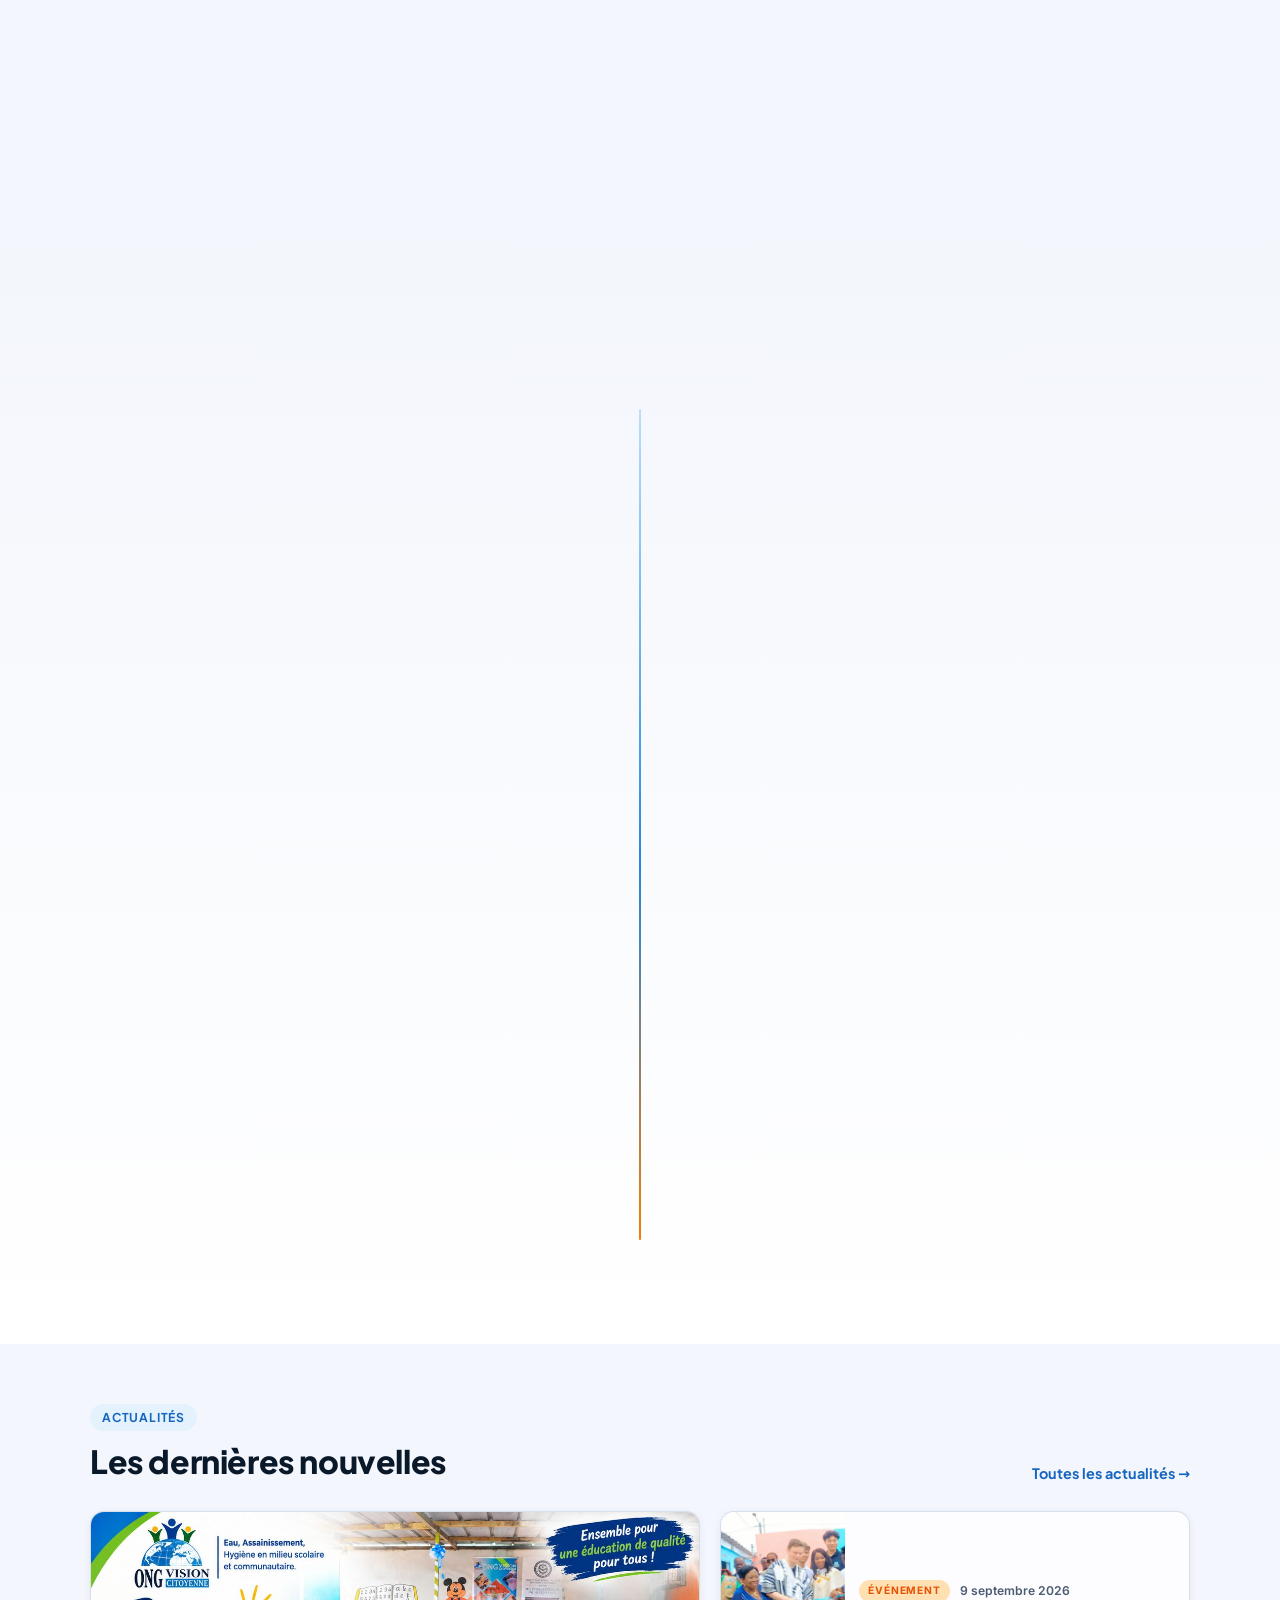
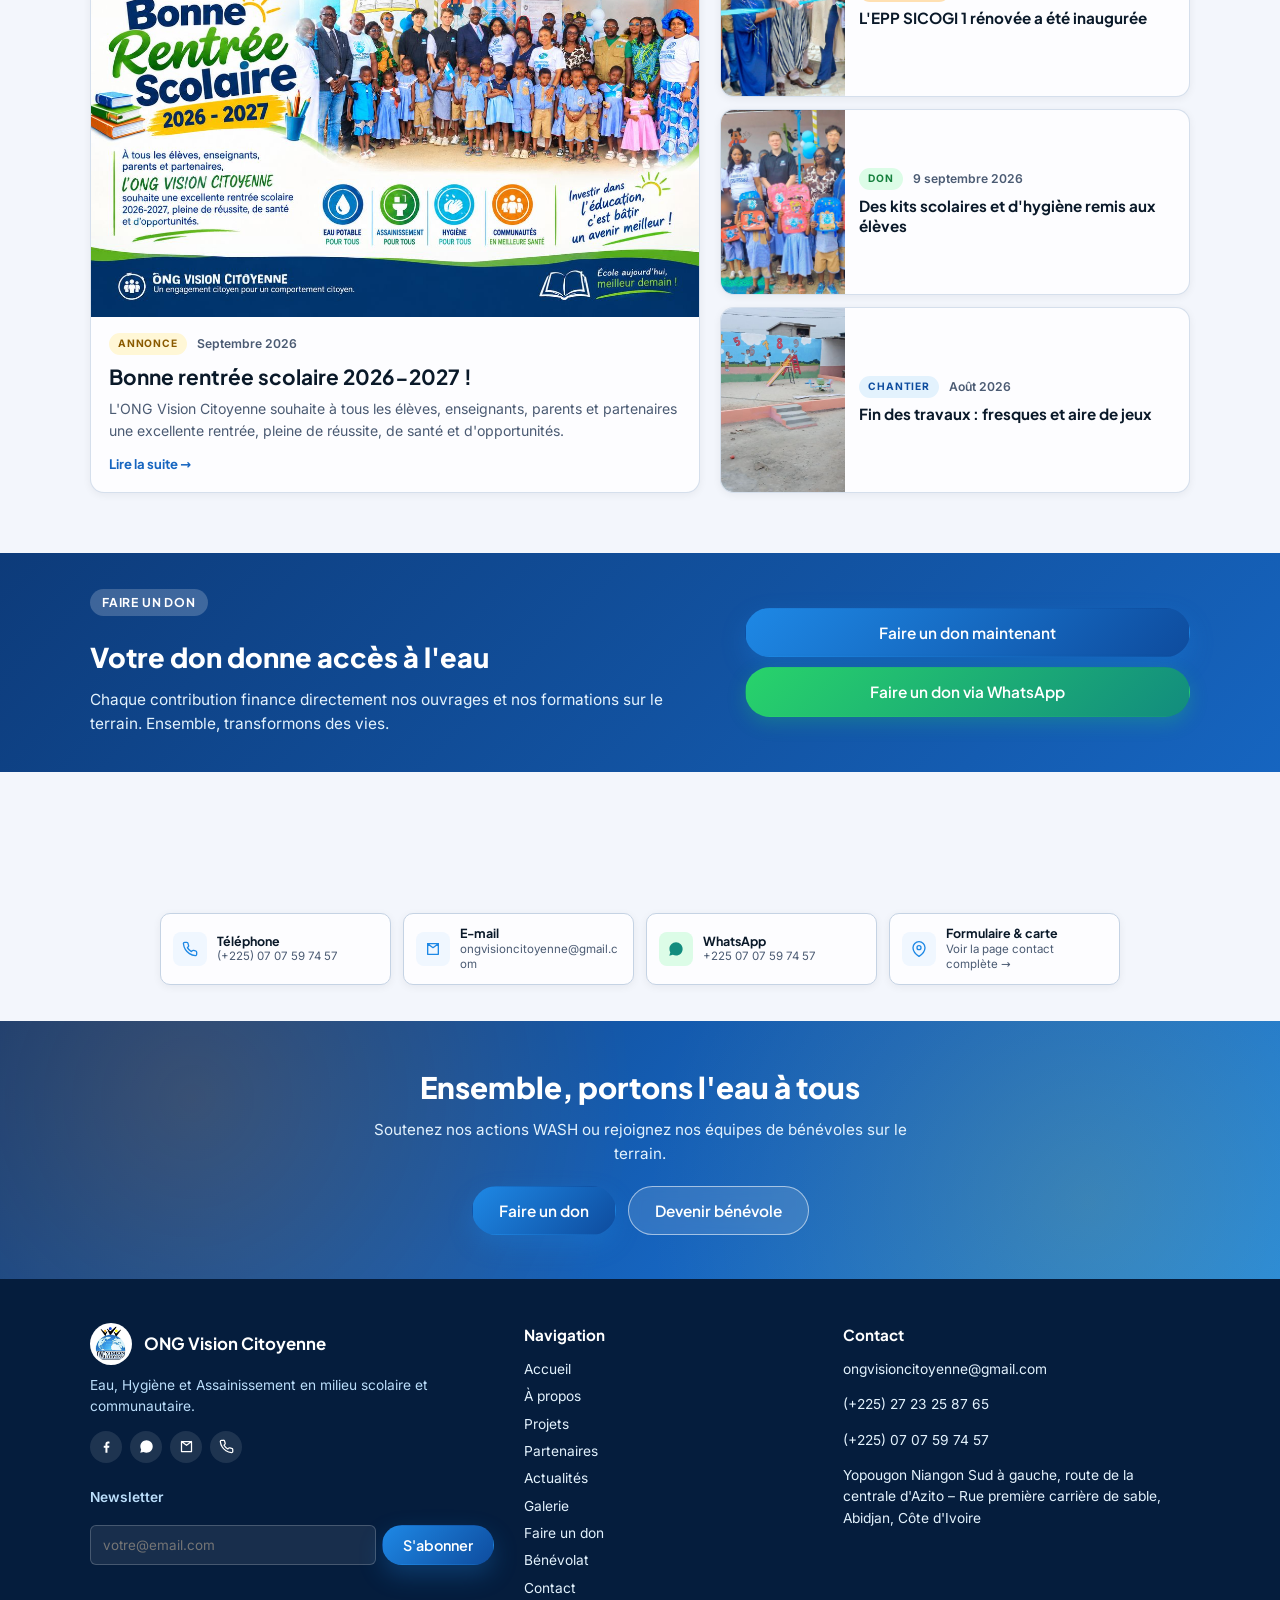
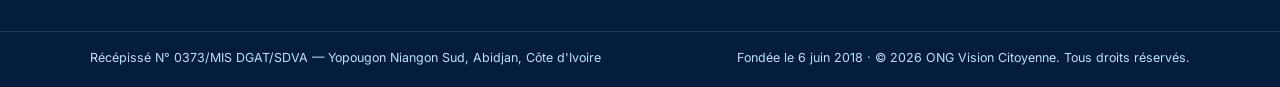
==== commit 29b703a1: "feat: domaine ongvici.org et configuration Hostinger - URLs canoniques, Open Graph, sitemap et robot" ====
--- a/index.html
+++ b/index.html
@@ -22,16 +22,16 @@
   <meta property="og:locale" content="fr_CI" />
   <meta property="og:title" content="ONG Vision Citoyenne — Eau, Hygiène et Assainissement (WASH)" />
   <meta property="og:description" content="L'eau potable, des latrines dignes et la promotion de l'hygiène en milieu scolaire et communautaire en Côte d'Ivoire." />
-  <meta property="og:url" content="https://franckzeregbe.github.io/ong-vision-citoyenne/" />
-  <meta property="og:image" content="https://franckzeregbe.github.io/ong-vision-citoyenne/assets/img/og-cover.jpg" />
+  <meta property="og:url" content="https://ongvici.org/" />
+  <meta property="og:image" content="https://ongvici.org/assets/img/og-cover.jpg" />
   <meta property="og:image:alt" content="Élèves, enseignants et partenaires devant les toilettes rénovées de l'EPP SICOGI 1" />
   <meta property="og:image:width" content="1200" />
   <meta property="og:image:height" content="630" />
-  <link rel="canonical" href="https://franckzeregbe.github.io/ong-vision-citoyenne/" />
+  <link rel="canonical" href="https://ongvici.org/" />
   <meta name="twitter:card" content="summary_large_image" />
   <meta name="twitter:title" content="ONG Vision Citoyenne — Eau, Hygiène et Assainissement (WASH)" />
   <meta name="twitter:description" content="L'eau potable, des latrines dignes et la promotion de l'hygiène en milieu scolaire et communautaire en Côte d'Ivoire." />
-  <meta name="twitter:image" content="https://franckzeregbe.github.io/ong-vision-citoyenne/assets/img/og-cover.jpg" />
+  <meta name="twitter:image" content="https://ongvici.org/assets/img/og-cover.jpg" />
   <link rel="preload" href="assets/fonts/plus-jakarta-sans-latin.woff2" as="font" type="font/woff2" crossorigin />
   <link rel="preload" href="assets/fonts/inter-latin.woff2" as="font" type="font/woff2" crossorigin />
   <link rel="stylesheet" href="css/fonts.css?v=21" />
@@ -46,8 +46,8 @@
     "@type": "NGO",
     "name": "ONG Vision Citoyenne",
     "alternateName": "Vision Citoyenne",
-    "url": "https://franckzeregbe.github.io/ong-vision-citoyenne/",
-    "logo": "https://franckzeregbe.github.io/ong-vision-citoyenne/assets/logo.jpeg",
+    "url": "https://ongvici.org/",
+    "logo": "https://ongvici.org/assets/logo.jpeg",
     "foundingDate": "2018-06-06",
     "description": "Eau, Hygiène et Assainissement (WASH) en milieu scolaire et communautaire en Côte d'Ivoire.",
     "email": "ongvisioncitoyenne@gmail.com",
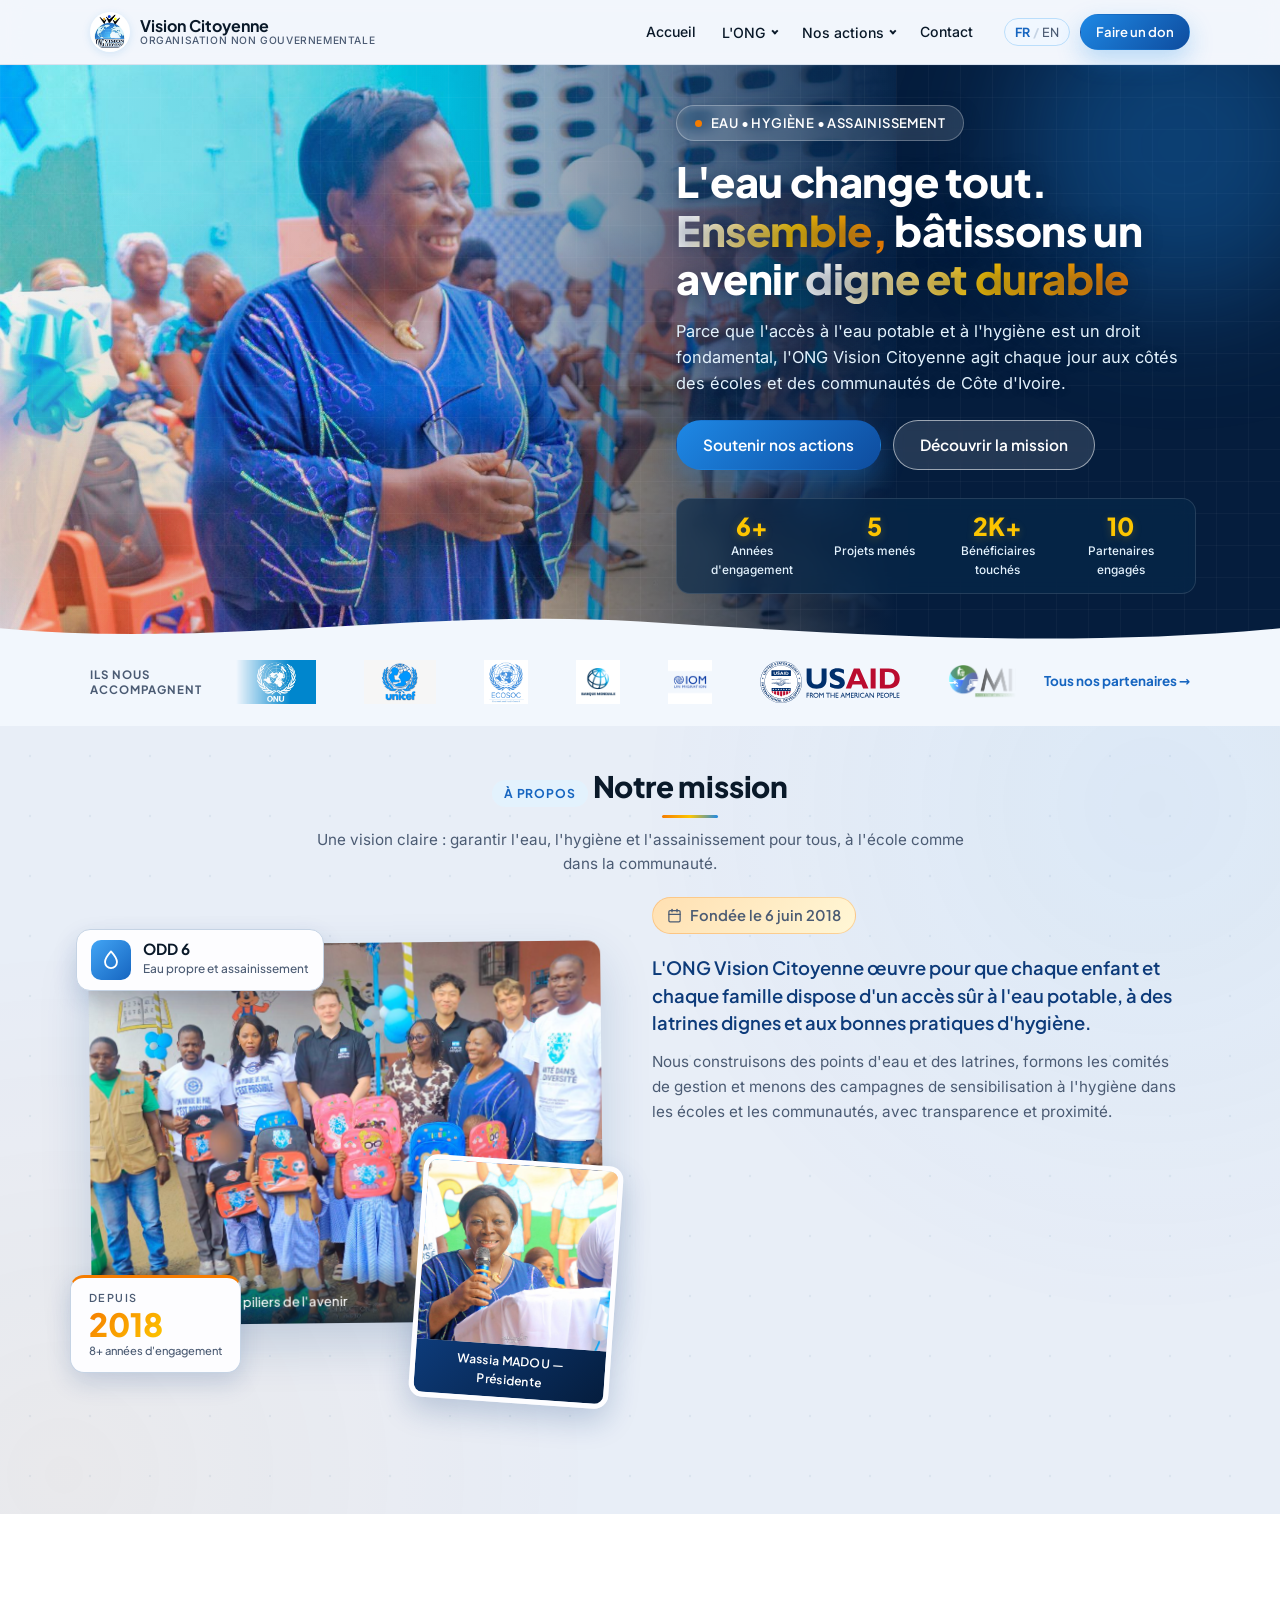
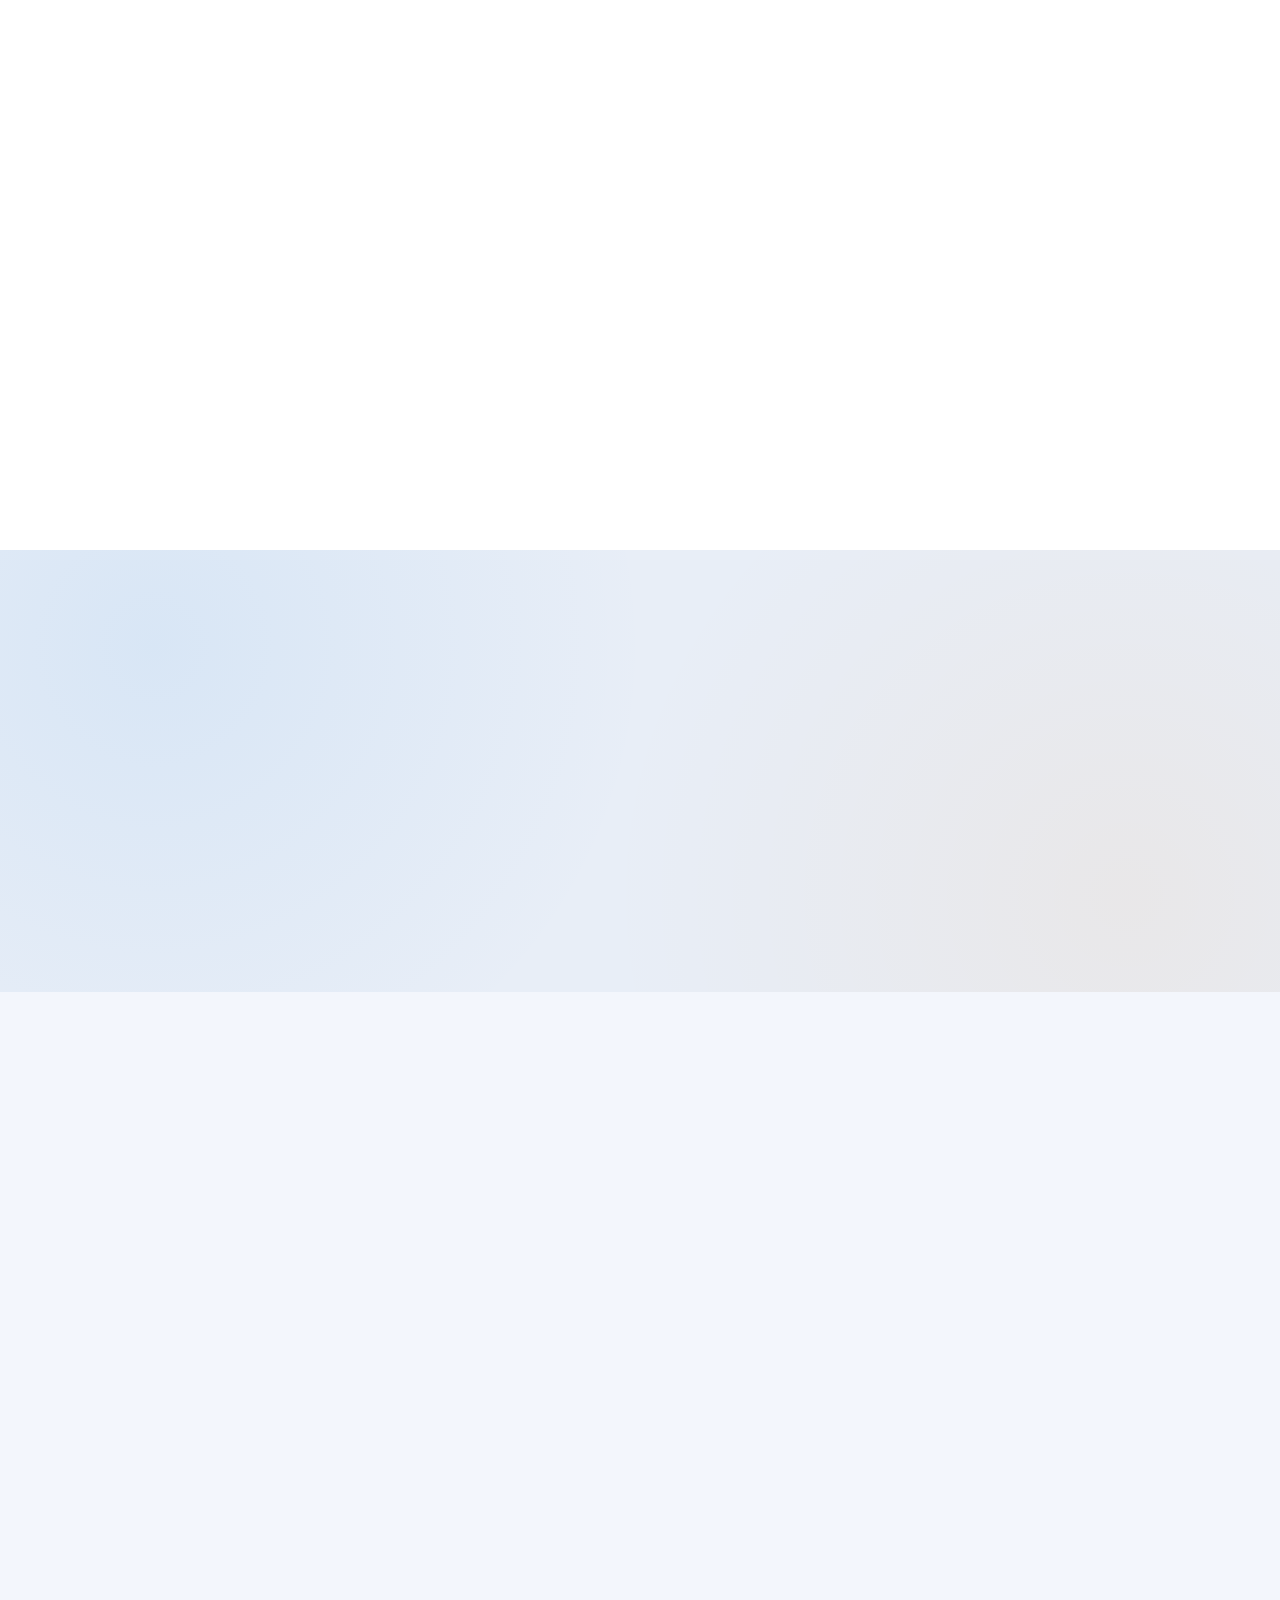
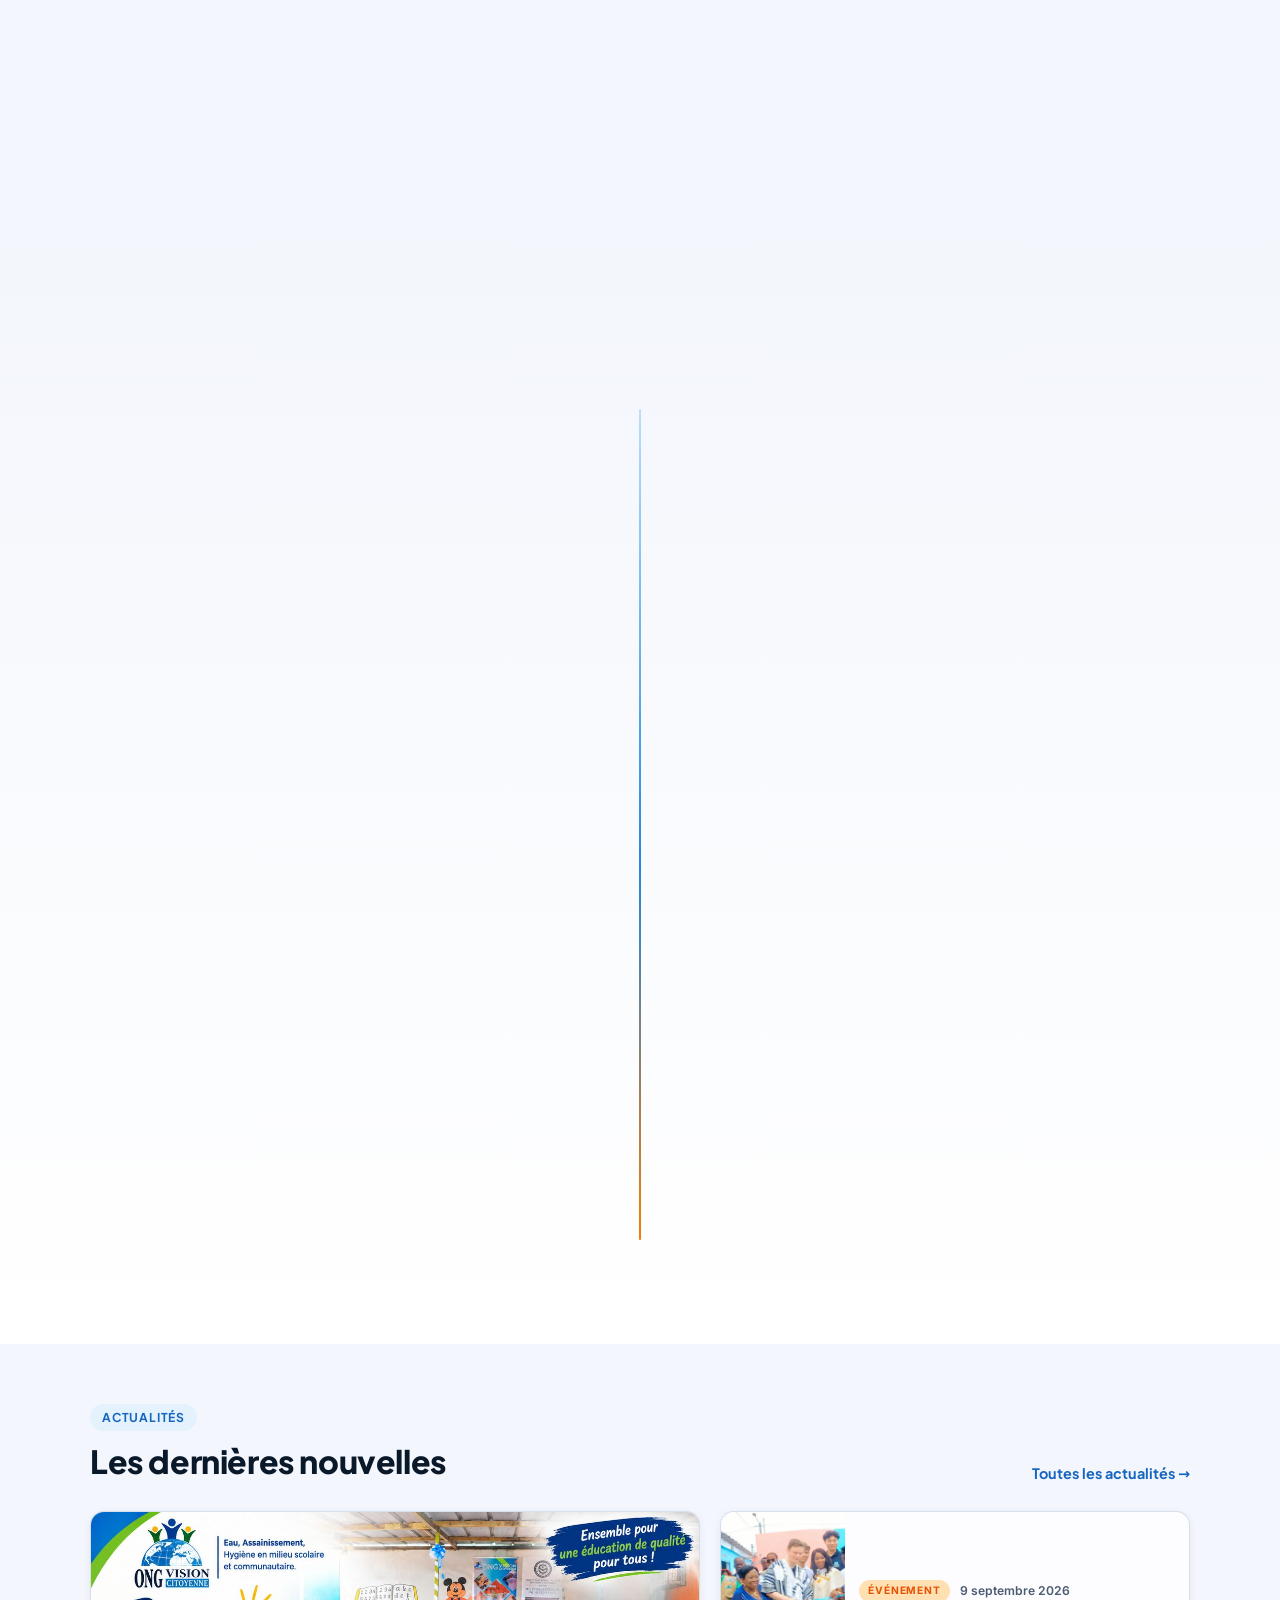
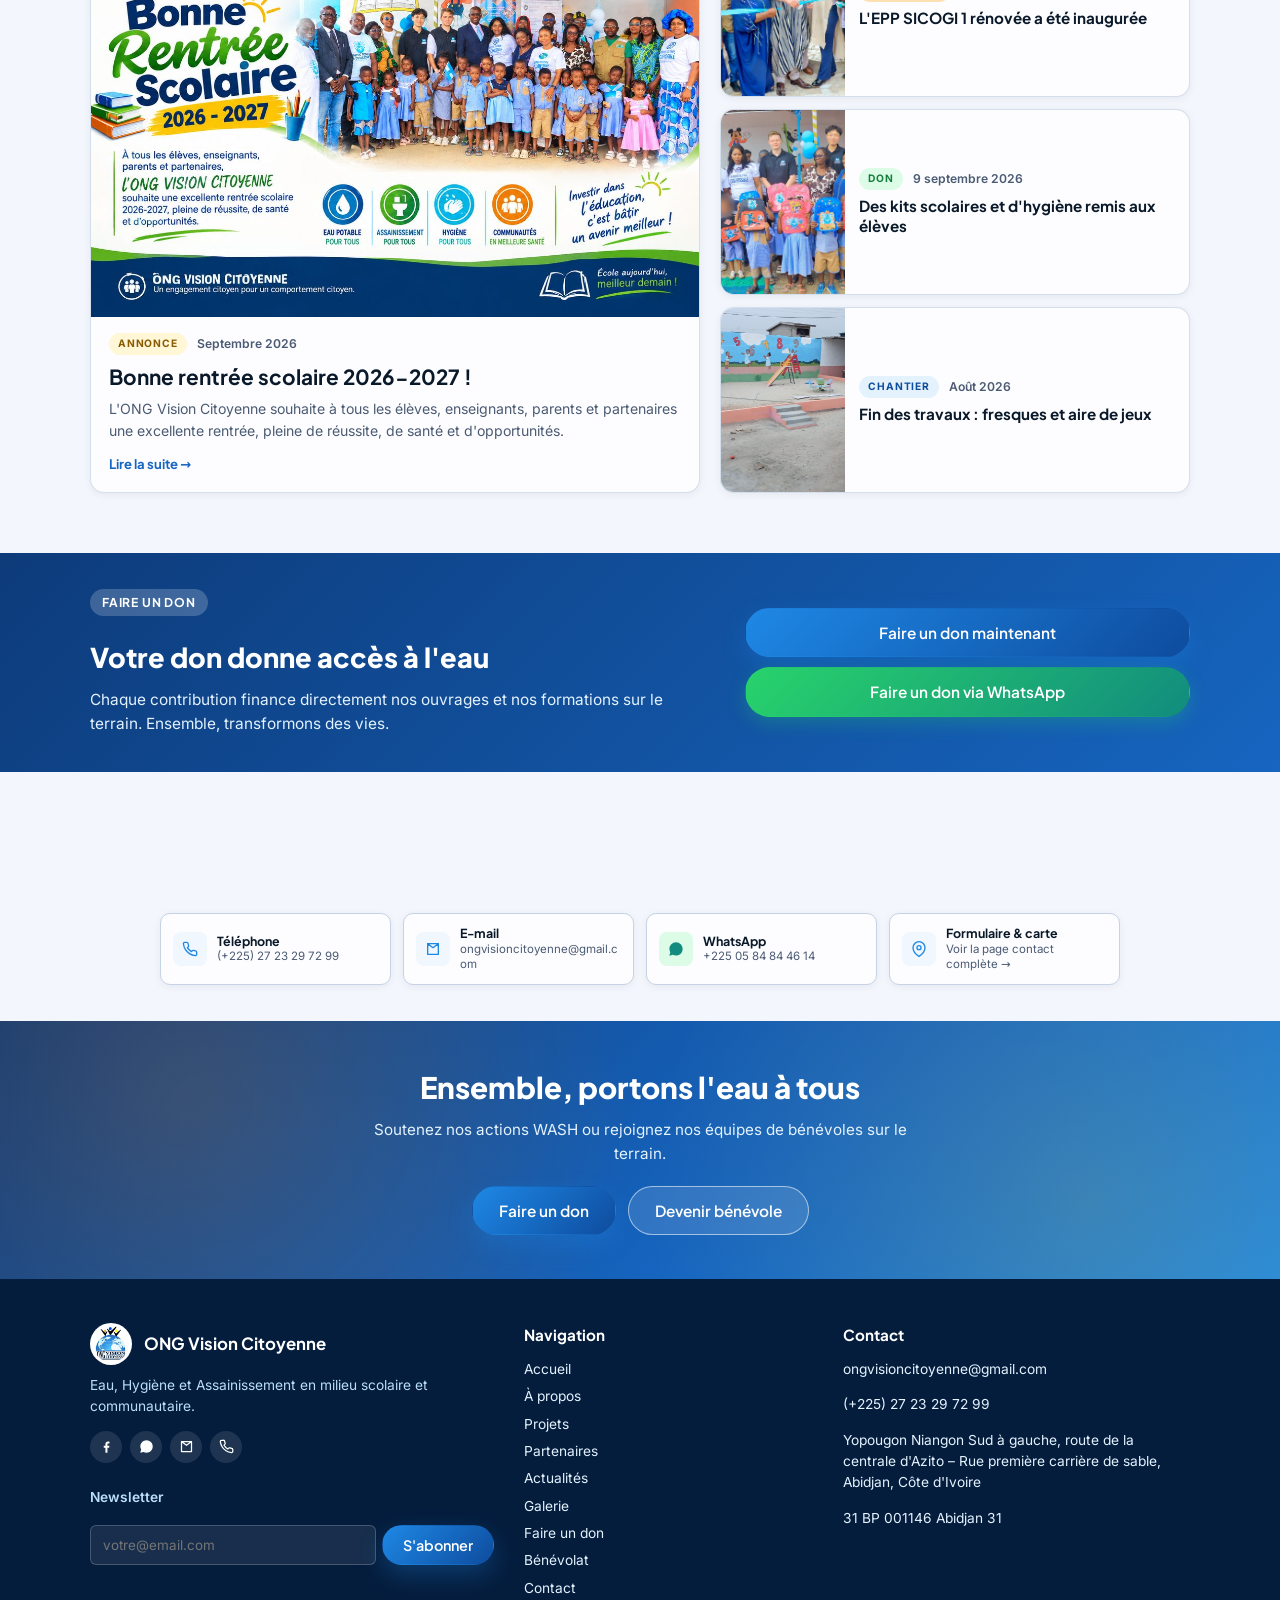
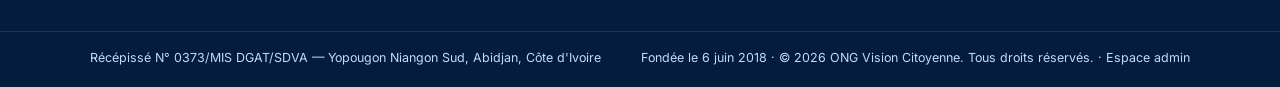
==== commit 82a5bf54: "feat: espace admin sécurisé, base de données des messages, coordonnées à jour Espace admin (ongvici." ====
--- a/index.html
+++ b/index.html
@@ -34,11 +34,11 @@
   <meta name="twitter:image" content="https://ongvici.org/assets/img/og-cover.jpg" />
   <link rel="preload" href="assets/fonts/plus-jakarta-sans-latin.woff2" as="font" type="font/woff2" crossorigin />
   <link rel="preload" href="assets/fonts/inter-latin.woff2" as="font" type="font/woff2" crossorigin />
-  <link rel="stylesheet" href="css/fonts.css?v=21" />
-  <link rel="stylesheet" href="css/style.css?v=21" />
-  <link rel="stylesheet" href="css/home.css?v=21" />
-  <link rel="stylesheet" href="css/renovation.css?v=21" />
-  <link rel="stylesheet" href="css/news.css?v=21" />
+  <link rel="stylesheet" href="css/fonts.css?v=22" />
+  <link rel="stylesheet" href="css/style.css?v=22" />
+  <link rel="stylesheet" href="css/home.css?v=22" />
+  <link rel="stylesheet" href="css/renovation.css?v=22" />
+  <link rel="stylesheet" href="css/news.css?v=22" />
 
   <script type="application/ld+json">
   {
@@ -51,10 +51,11 @@
     "foundingDate": "2018-06-06",
     "description": "Eau, Hygiène et Assainissement (WASH) en milieu scolaire et communautaire en Côte d'Ivoire.",
     "email": "ongvisioncitoyenne@gmail.com",
-    "telephone": "+2252723258765",
+    "telephone": "+2252723297299",
     "address": {
       "@type": "PostalAddress",
       "streetAddress": "Yopougon Niangon Sud, route de la centrale d'Azito",
+      "postOfficeBoxNumber": "31 BP 001146 Abidjan 31",
       "addressLocality": "Abidjan",
       "addressCountry": "CI"
     },
@@ -456,7 +457,7 @@
           </div>
           <div class="donate-teaser-actions">
             <a href="don.html" class="btn btn-primary btn-lg" data-i18n="donate_btn">Faire un don maintenant</a>
-            <a href="https://wa.me/2250707597457?text=Bonjour%20ONG%20Vision%20Citoyenne,%20je%20souhaite%20faire%20un%20don" target="_blank" rel="noopener" class="btn btn-wa btn-lg" data-i18n="donate_wa_btn">Don via WhatsApp</a>
+            <a href="https://wa.me/2250584844614?text=Bonjour%20ONG%20Vision%20Citoyenne,%20je%20souhaite%20faire%20un%20don" target="_blank" rel="noopener" class="btn btn-wa btn-lg" data-i18n="donate_wa_btn">Don via WhatsApp</a>
           </div>
         </div>
       </div>
@@ -471,17 +472,17 @@
           <p class="section-sub" data-i18n="contact_sub">Un projet, un partenariat ou une question ? Nous vous répondons sous 24h à 48h.</p>
         </div>
         <div class="contact-express">
-          <a href="tel:+2250707597457" class="contact-express-card">
+          <a href="tel:+2252723297299" class="contact-express-card">
             <div class="contact-icon" aria-hidden="true"><svg viewBox="0 0 24 24" fill="none" stroke="currentColor" stroke-width="2" stroke-linecap="round" stroke-linejoin="round"><path d="M22 16.92v3a2 2 0 0 1-2.18 2 19.79 19.79 0 0 1-8.63-3.07 19.5 19.5 0 0 1-6-6 19.79 19.79 0 0 1-3.07-8.67A2 2 0 0 1 4.11 2h3a2 2 0 0 1 2 1.72c.13.96.36 1.9.7 2.81a2 2 0 0 1-.45 2.11L8.09 9.91a16 16 0 0 0 6 6l1.27-1.27a2 2 0 0 1 2.11-.45c.91.34 1.85.57 2.81.7A2 2 0 0 1 22 16.92z"/></svg></div>
-            <div><strong>Téléphone</strong><span>(+225) 07 07 59 74 57</span></div>
+            <div><strong>Téléphone</strong><span>(+225) 27 23 29 72 99</span></div>
           </a>
           <a href="mailto:ongvisioncitoyenne@gmail.com" class="contact-express-card">
             <div class="contact-icon" aria-hidden="true"><svg viewBox="0 0 24 24" fill="none" stroke="currentColor" stroke-width="2" stroke-linecap="round" stroke-linejoin="round"><path d="M4 4h16v16H4z M4 4l8 6 8-6"/></svg></div>
             <div><strong>E-mail</strong><span>ongvisioncitoyenne@gmail.com</span></div>
           </a>
-          <a href="https://wa.me/2250707597457" target="_blank" rel="noopener" class="contact-express-card">
+          <a href="https://wa.me/2250584844614" target="_blank" rel="noopener" class="contact-express-card">
             <div class="contact-icon" aria-hidden="true" style="background:#dcfce7;color:#128c7e"><svg viewBox="0 0 24 24" fill="currentColor"><path d="M12.04 2C6.58 2 2.13 6.45 2.13 11.91c0 1.75.46 3.45 1.32 4.95L2 22l5.25-1.38a9.9 9.9 0 0 0 4.79 1.22h.01c5.46 0 9.9-4.45 9.9-9.91 0-2.65-1.03-5.14-2.9-7.01A9.82 9.82 0 0 0 12.04 2z"/></svg></div>
-            <div><strong>WhatsApp</strong><span>+225 07 07 59 74 57</span></div>
+            <div><strong>WhatsApp</strong><span>+225 05 84 84 46 14</span></div>
           </a>
           <a href="contact.html" class="contact-express-card">
             <div class="contact-icon" aria-hidden="true"><svg viewBox="0 0 24 24" fill="none" stroke="currentColor" stroke-width="2" stroke-linecap="round" stroke-linejoin="round"><path d="M21 10c0 7-9 13-9 13s-9-6-9-13a9 9 0 0 1 18 0z"/><circle cx="12" cy="10" r="3"/></svg></div>
@@ -497,9 +498,9 @@
   <div id="site-footer"></div>
   <div id="site-floating"></div>
 
-  <script src="js/news.js?v=21"></script>
-  <script src="js/news-render.js?v=21"></script>
-  <script src="js/layout.js?v=21"></script>
-  <script src="js/main.js?v=21"></script>
+  <script src="js/news.js?v=22"></script>
+  <script src="js/news-render.js?v=22"></script>
+  <script src="js/layout.js?v=22"></script>
+  <script src="js/main.js?v=22"></script>
 </body>
 </html>
--- a/css/style.css
+++ b/css/style.css
@@ -3388,3 +3388,6 @@
   .history-mosaic { grid-template-columns: 1fr; grid-template-rows: repeat(4, 220px); gap: 12px; }
   .history-card--large { grid-column: auto; height: auto; }
 }
+
+/* Champ piège anti-robots des formulaires (invisible pour les visiteurs) */
+.hp-field { position: absolute; left: -10000px; width: 1px; height: 1px; overflow: hidden; }
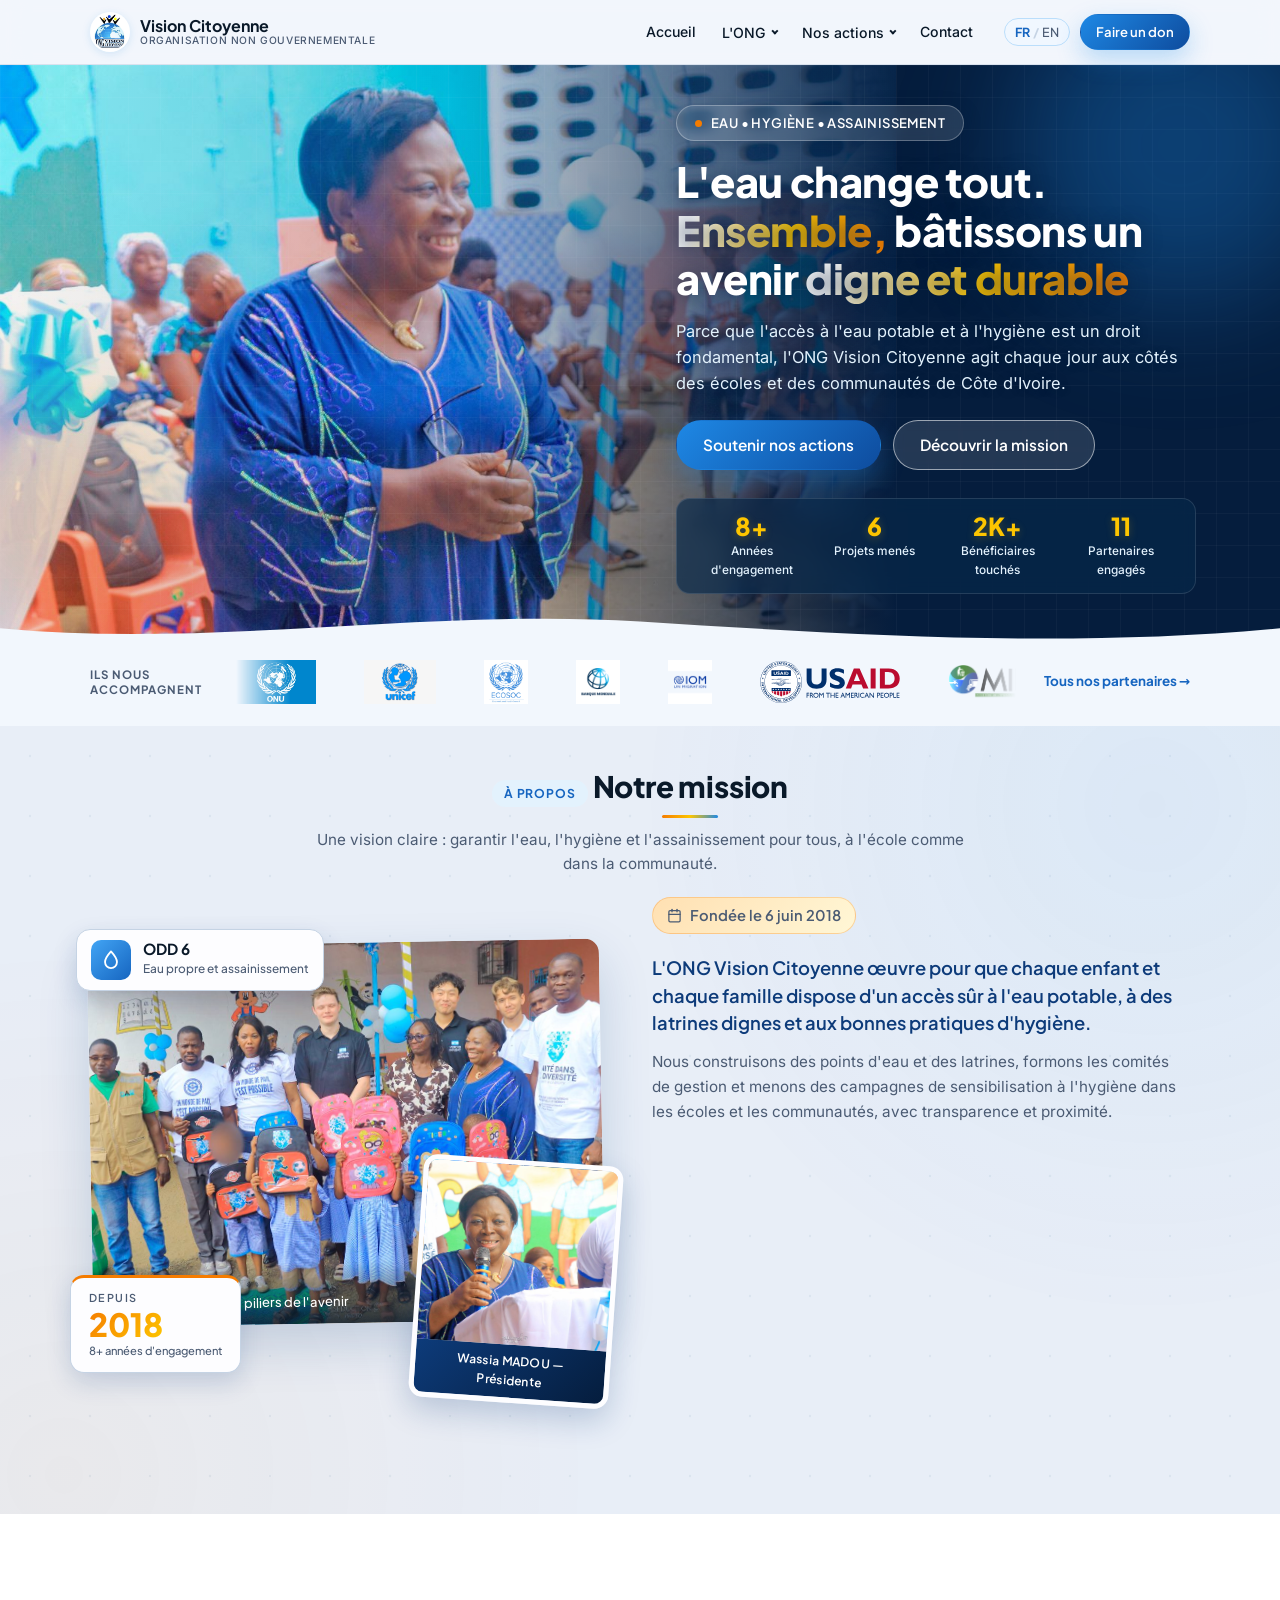
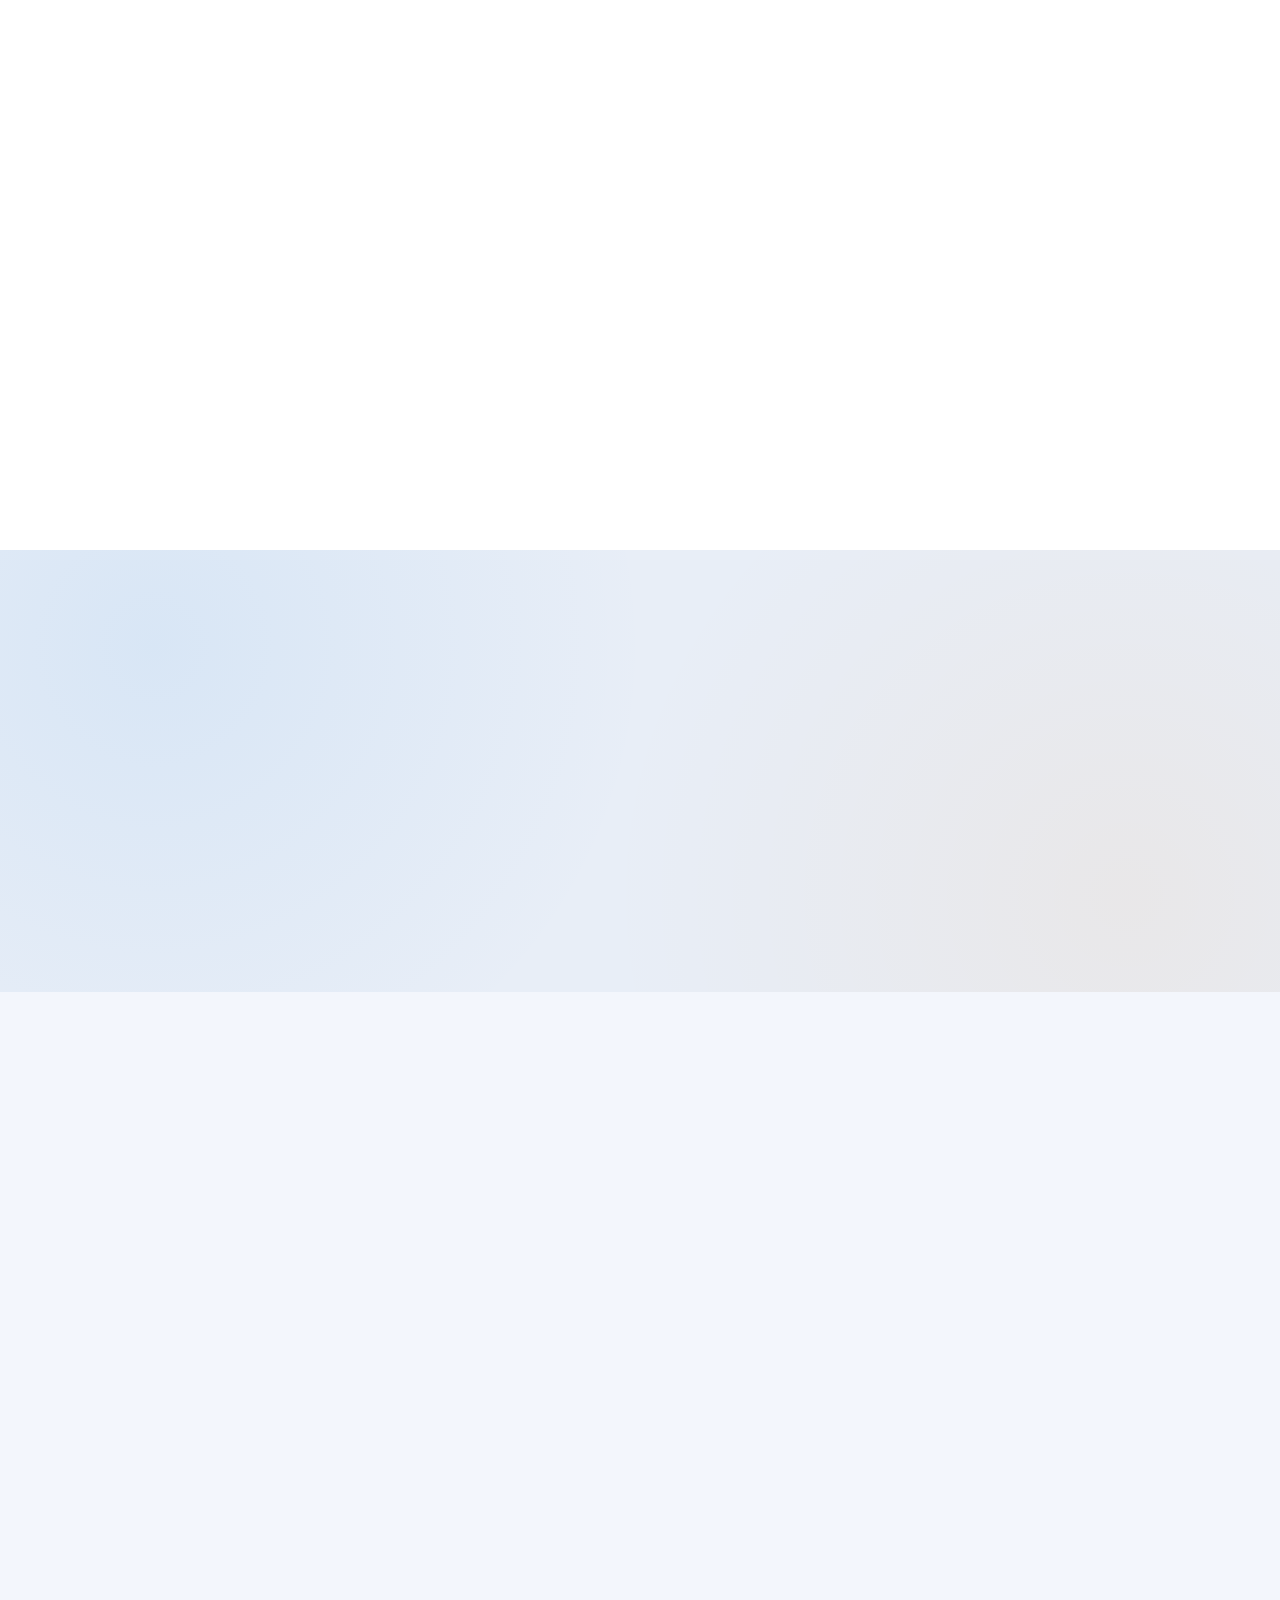
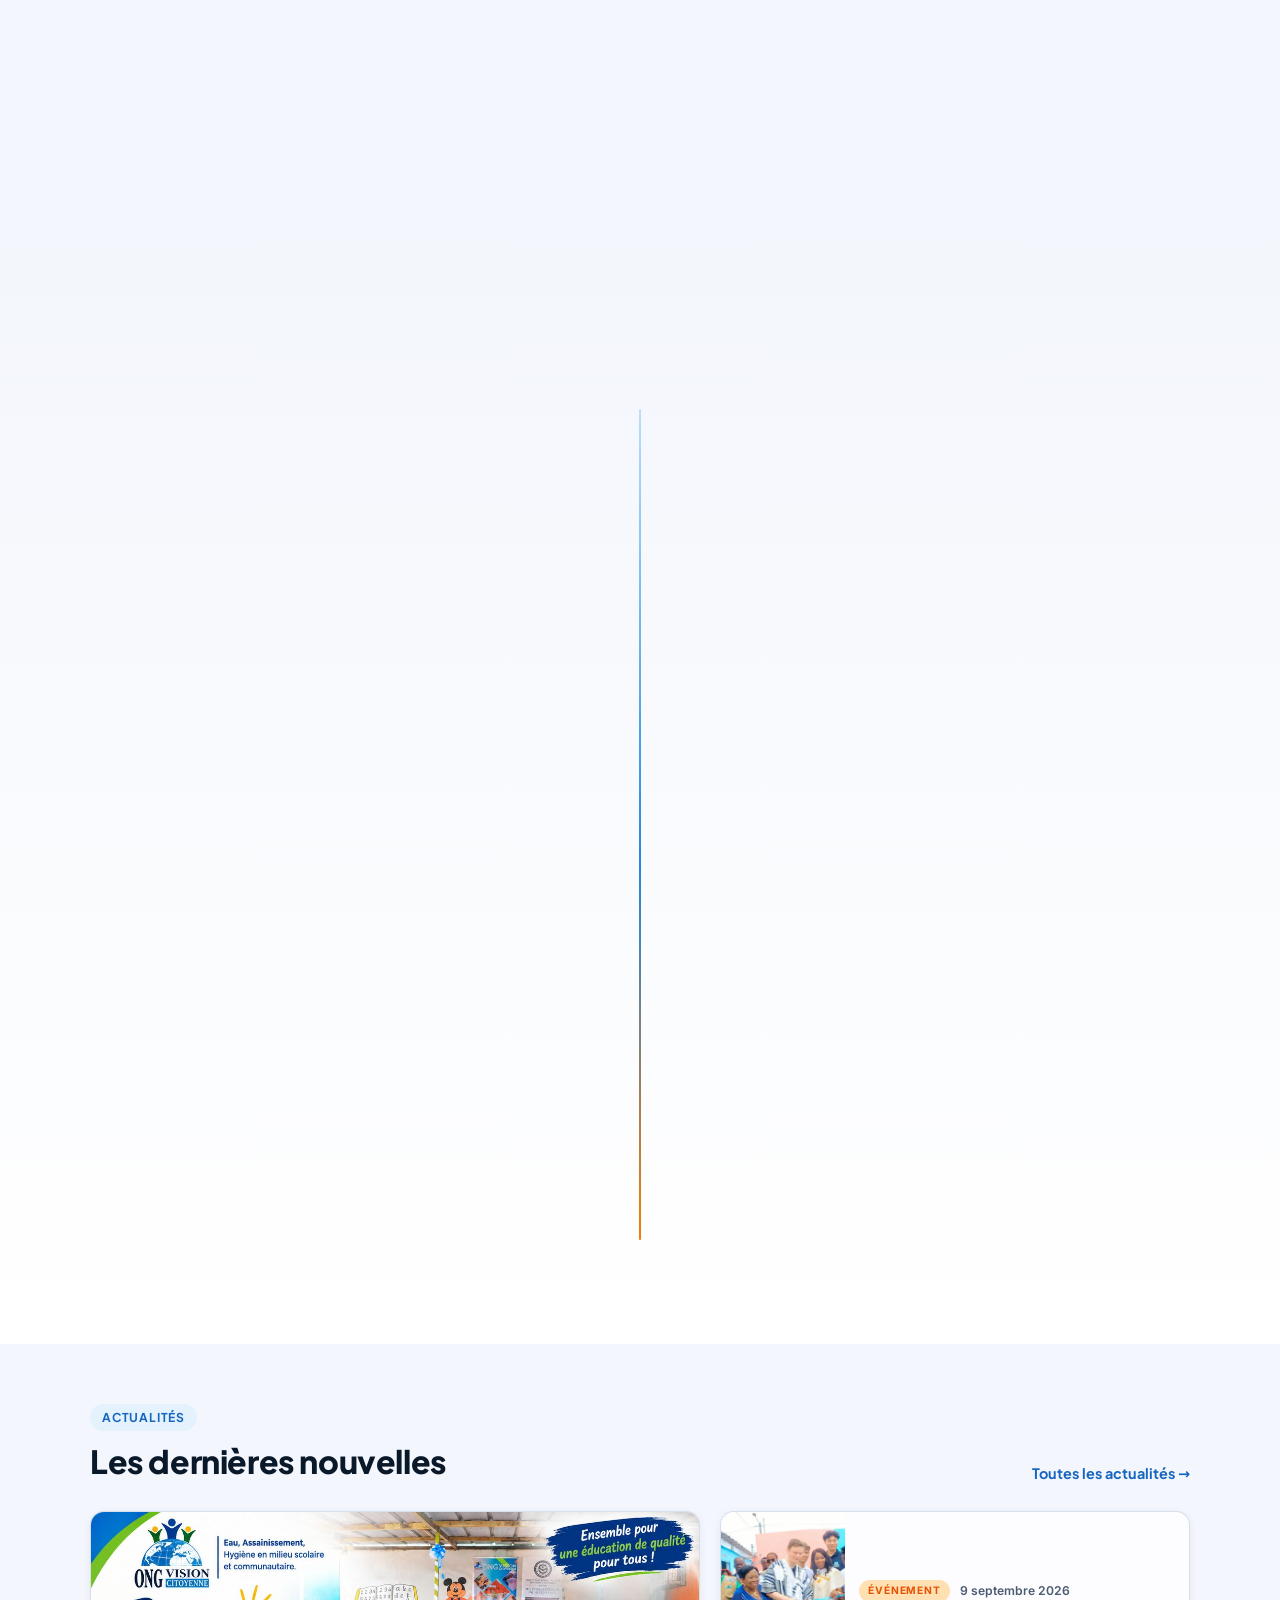
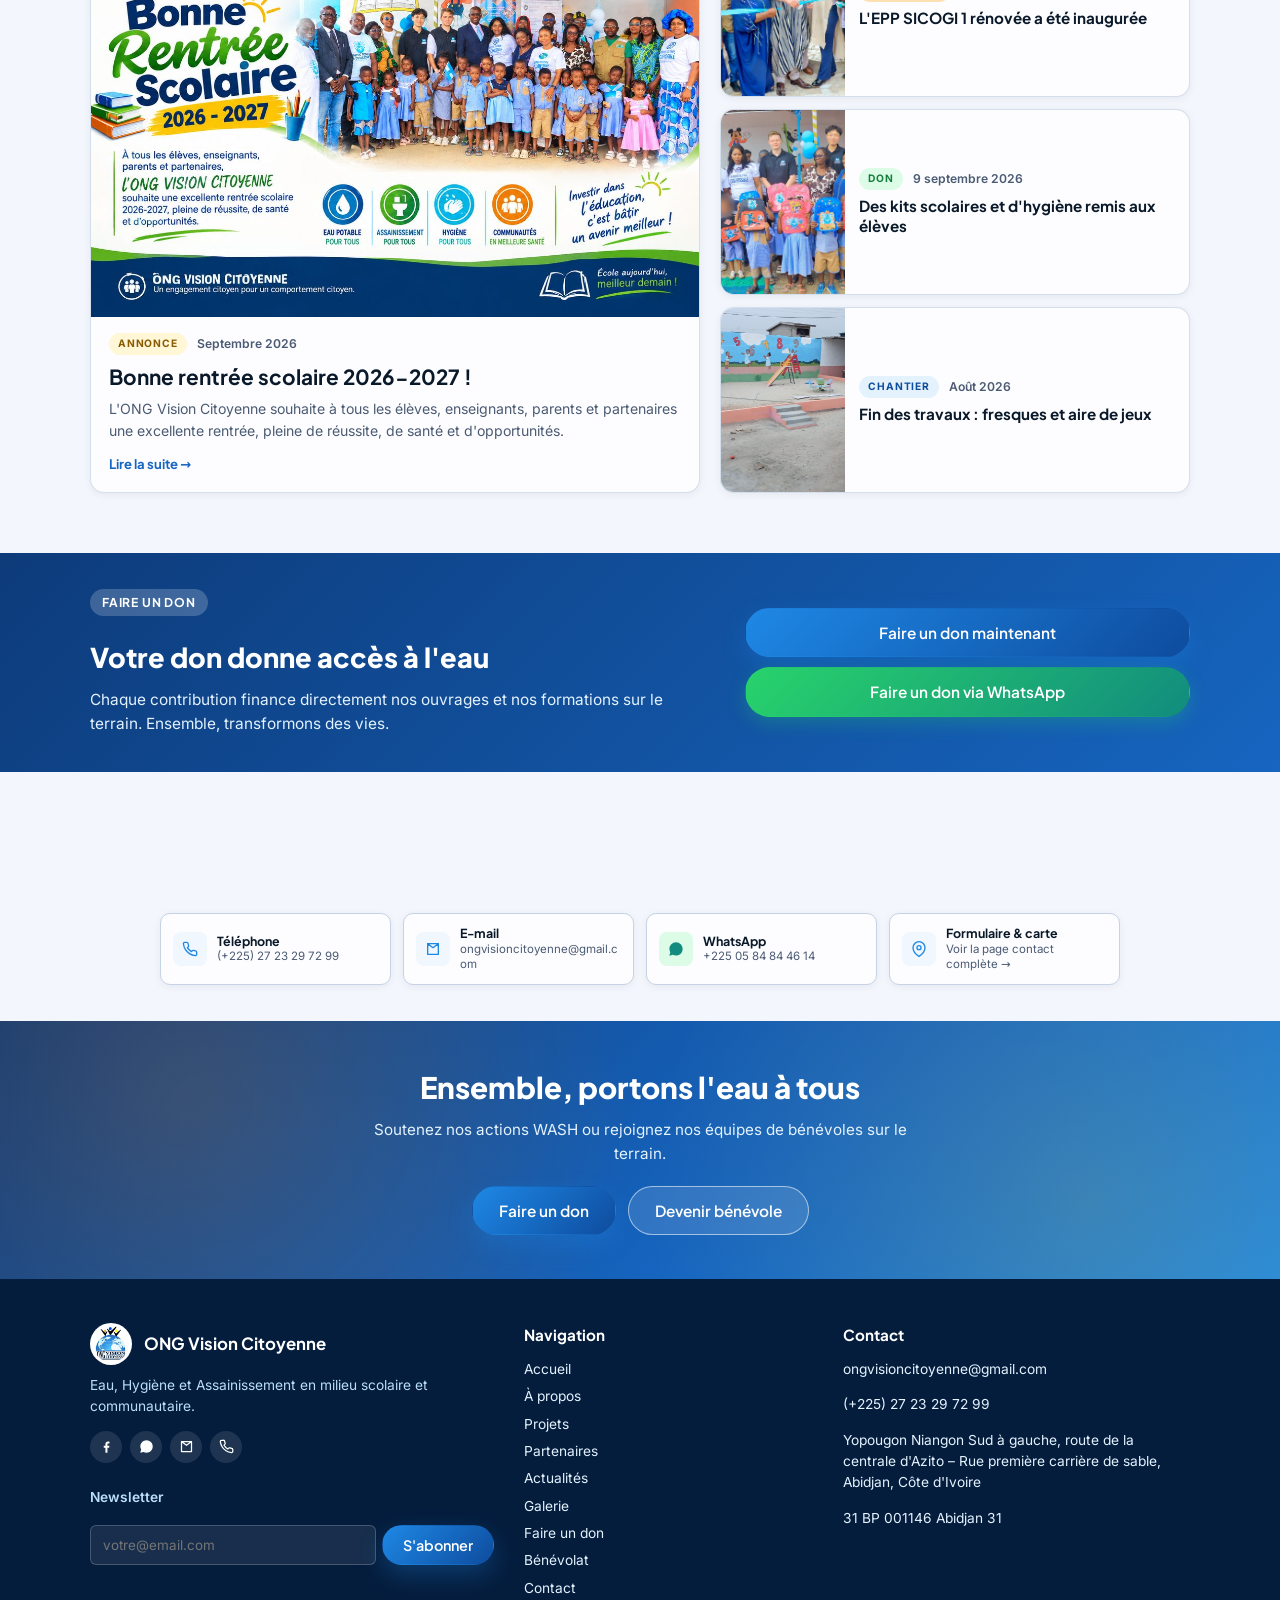
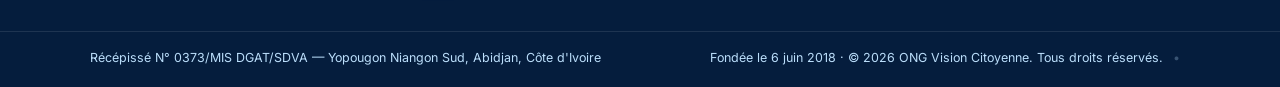
==== commit f34f32e3: "fix: forcer le rechargement des scripts (v23) apres changement du pied de page Co-Authored-By: Claud" ====
--- a/index.html
+++ b/index.html
@@ -34,11 +34,11 @@
   <meta name="twitter:image" content="https://ongvici.org/assets/img/og-cover.jpg" />
   <link rel="preload" href="assets/fonts/plus-jakarta-sans-latin.woff2" as="font" type="font/woff2" crossorigin />
   <link rel="preload" href="assets/fonts/inter-latin.woff2" as="font" type="font/woff2" crossorigin />
-  <link rel="stylesheet" href="css/fonts.css?v=22" />
-  <link rel="stylesheet" href="css/style.css?v=22" />
-  <link rel="stylesheet" href="css/home.css?v=22" />
-  <link rel="stylesheet" href="css/renovation.css?v=22" />
-  <link rel="stylesheet" href="css/news.css?v=22" />
+  <link rel="stylesheet" href="css/fonts.css?v=23" />
+  <link rel="stylesheet" href="css/style.css?v=23" />
+  <link rel="stylesheet" href="css/home.css?v=23" />
+  <link rel="stylesheet" href="css/renovation.css?v=23" />
+  <link rel="stylesheet" href="css/news.css?v=23" />
 
   <script type="application/ld+json">
   {
@@ -498,9 +498,9 @@
   <div id="site-footer"></div>
   <div id="site-floating"></div>
 
-  <script src="js/news.js?v=22"></script>
-  <script src="js/news-render.js?v=22"></script>
-  <script src="js/layout.js?v=22"></script>
-  <script src="js/main.js?v=22"></script>
+  <script src="js/news.js?v=23"></script>
+  <script src="js/news-render.js?v=23"></script>
+  <script src="js/layout.js?v=23"></script>
+  <script src="js/main.js?v=23"></script>
 </body>
 </html>
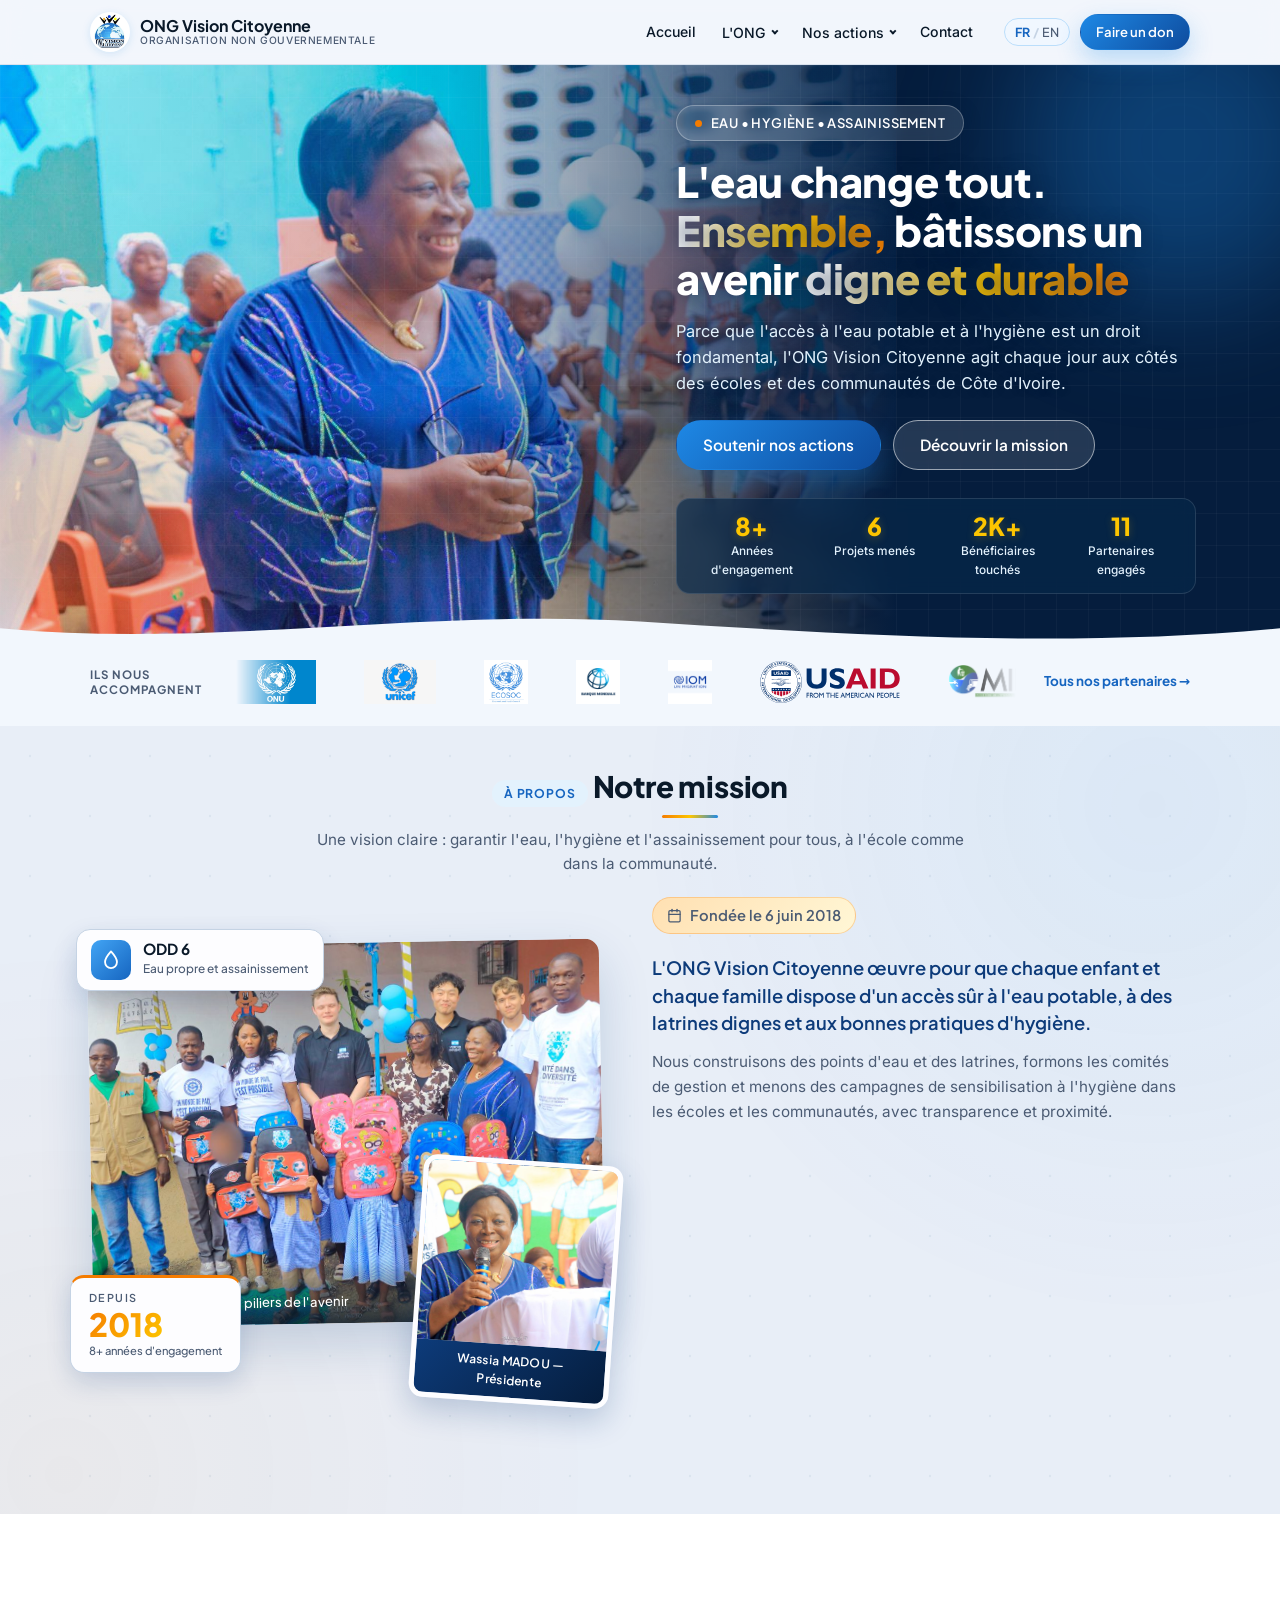
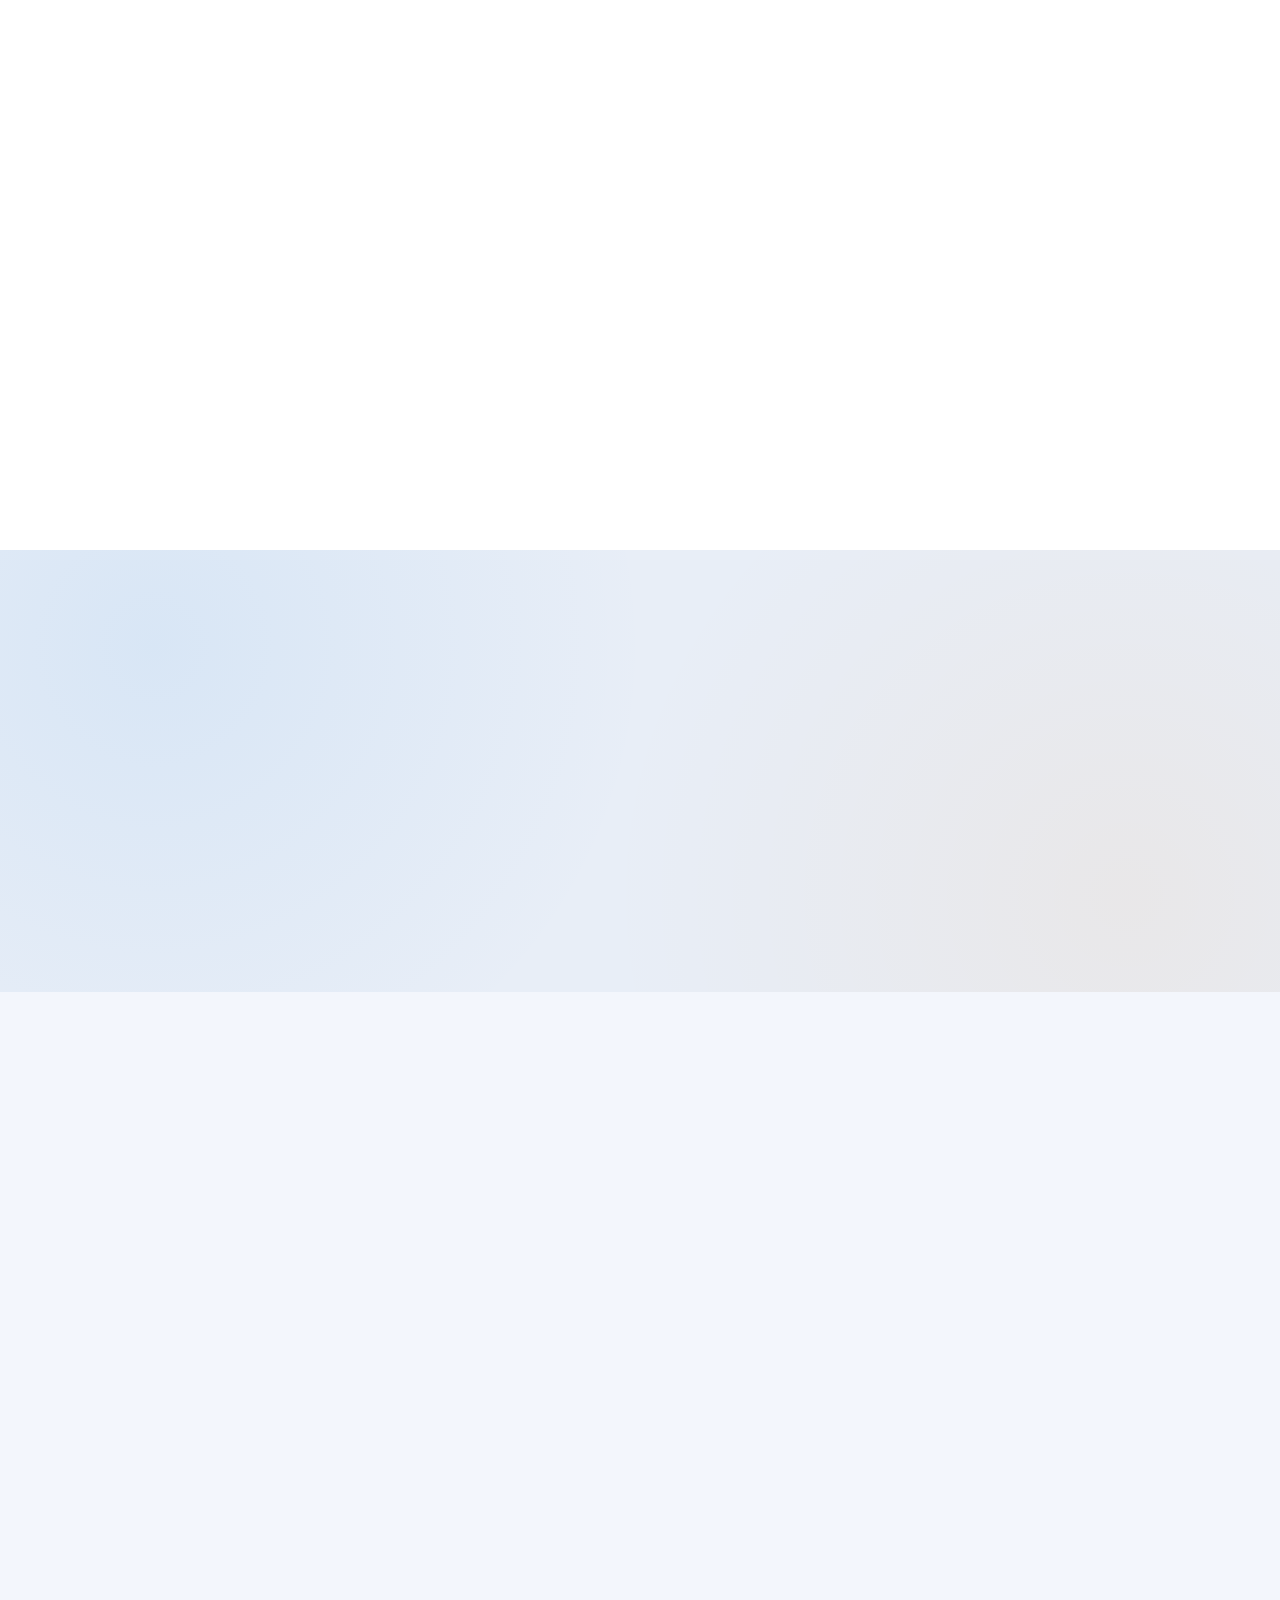
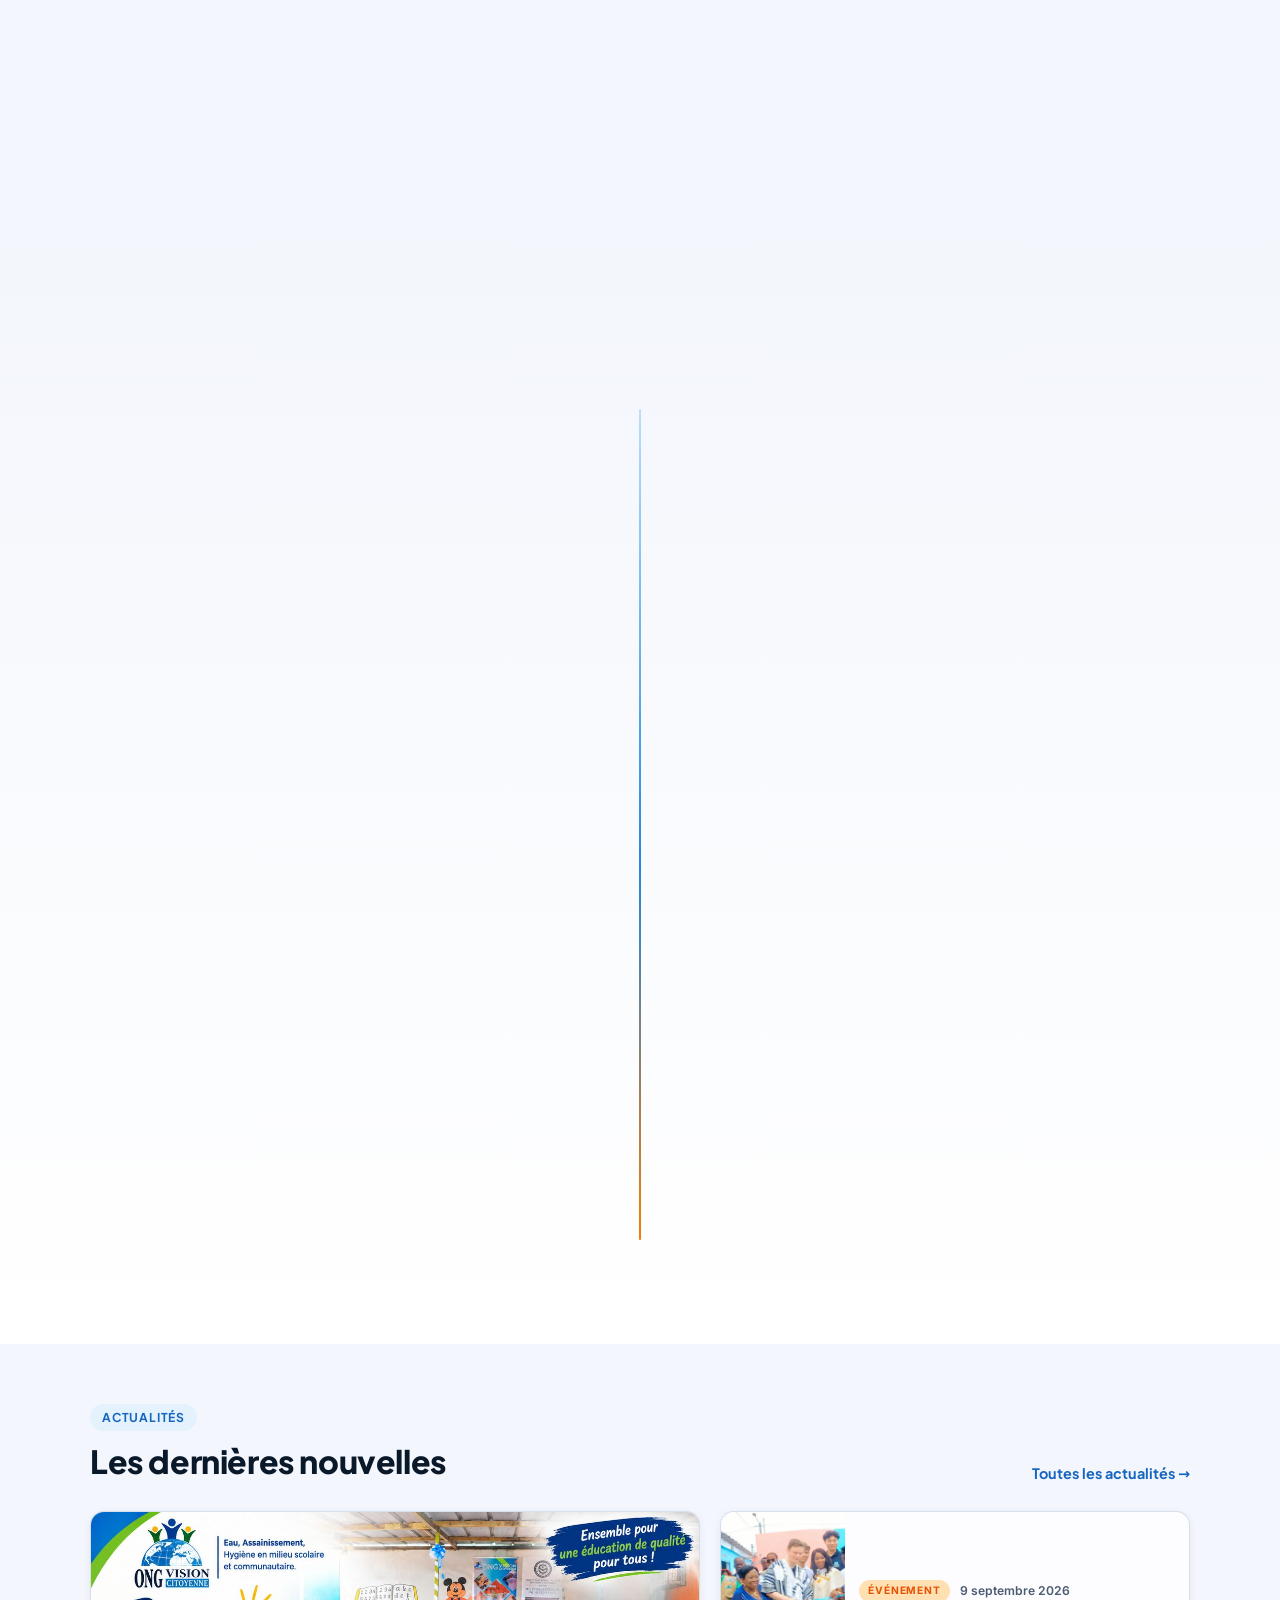
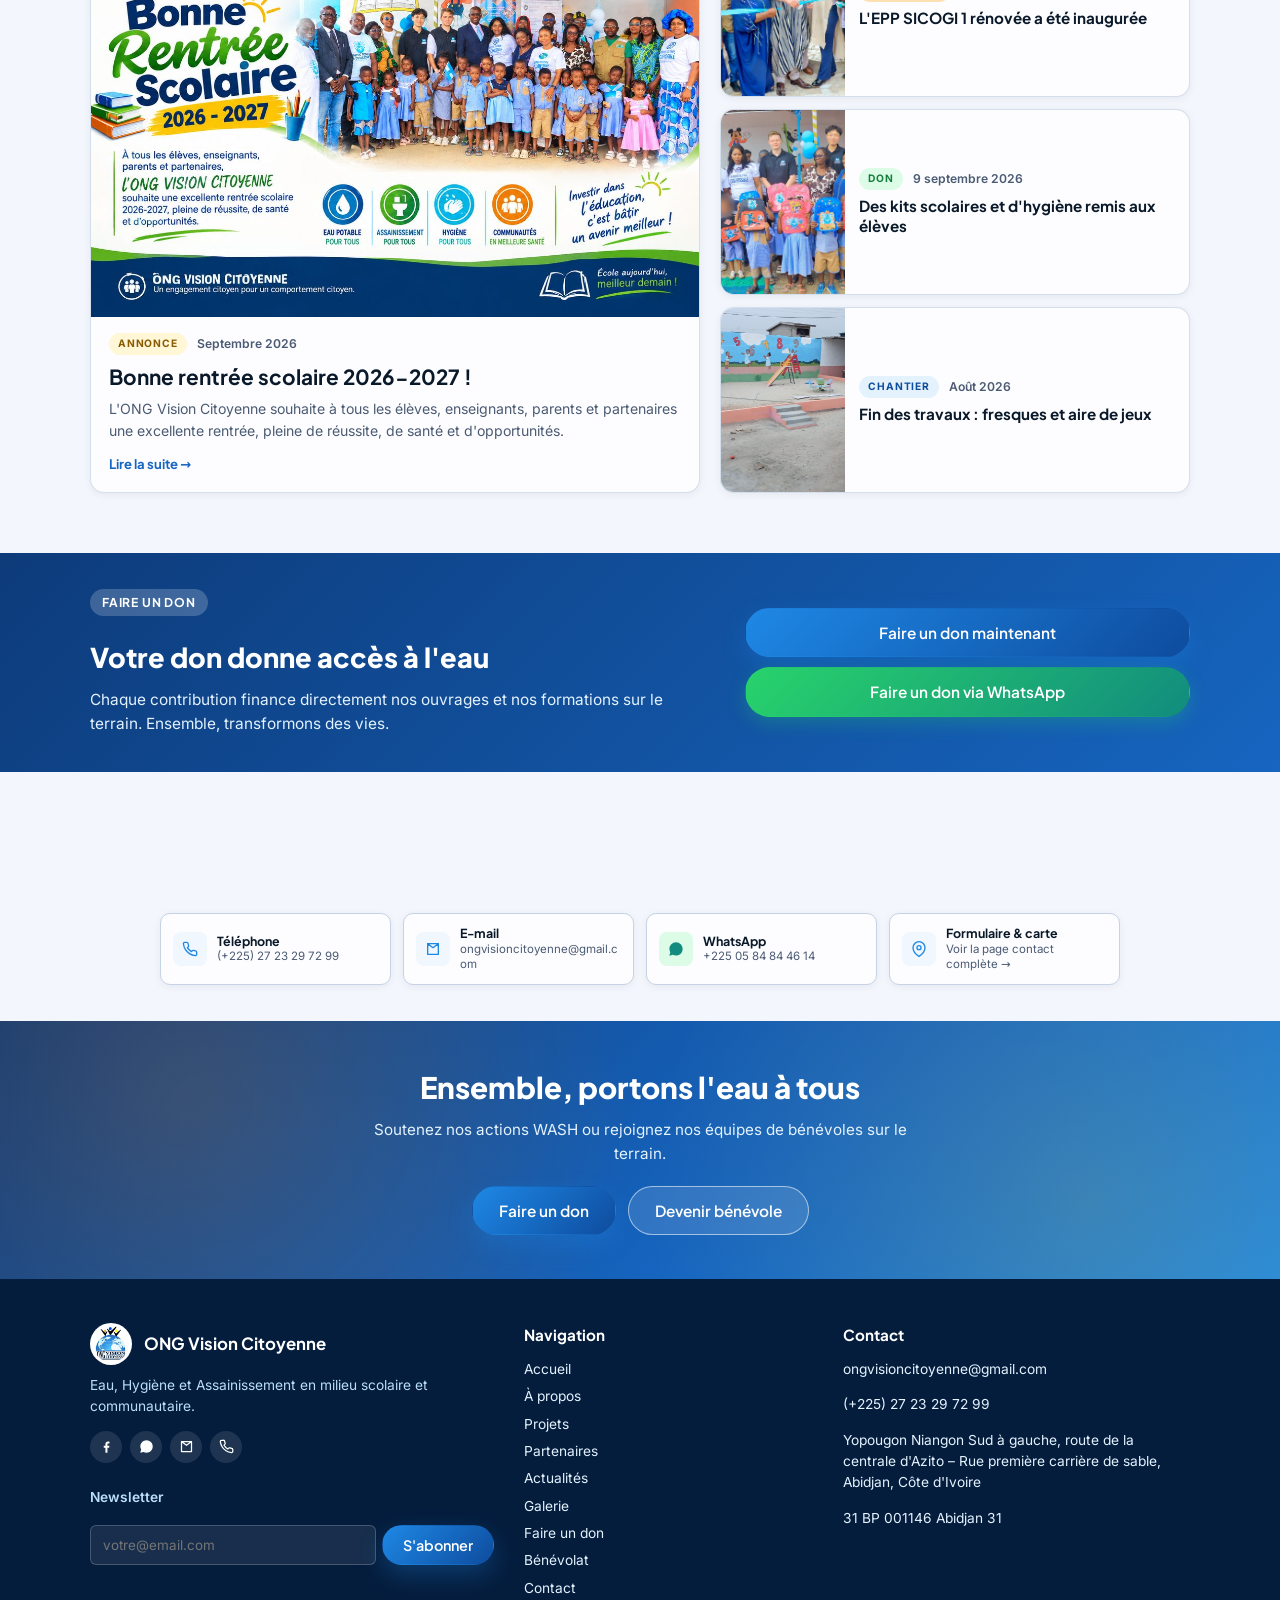
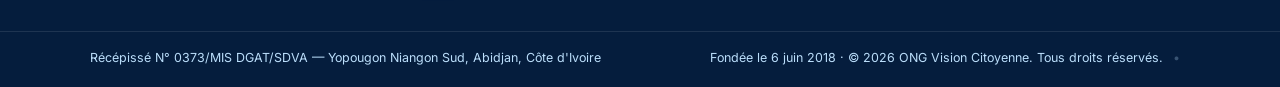
==== commit 937d1b15: "fix: nom officiel « ONG Vision Citoyenne » partout sur le site D'autres organisations portent le nom" ====
--- a/index.html
+++ b/index.html
@@ -15,7 +15,7 @@
   <meta name="mobile-web-app-capable" content="yes" />
   <meta name="apple-mobile-web-app-capable" content="yes" />
   <meta name="apple-mobile-web-app-status-bar-style" content="black-translucent" />
-  <meta name="apple-mobile-web-app-title" content="Vision Citoyenne" />
+  <meta name="apple-mobile-web-app-title" content="ONG Vision Citoyenne" />
 
   <meta property="og:type" content="website" />
   <meta property="og:site_name" content="ONG Vision Citoyenne" />
@@ -34,18 +34,17 @@
   <meta name="twitter:image" content="https://ongvici.org/assets/img/og-cover.jpg" />
   <link rel="preload" href="assets/fonts/plus-jakarta-sans-latin.woff2" as="font" type="font/woff2" crossorigin />
   <link rel="preload" href="assets/fonts/inter-latin.woff2" as="font" type="font/woff2" crossorigin />
-  <link rel="stylesheet" href="css/fonts.css?v=23" />
-  <link rel="stylesheet" href="css/style.css?v=23" />
-  <link rel="stylesheet" href="css/home.css?v=23" />
-  <link rel="stylesheet" href="css/renovation.css?v=23" />
-  <link rel="stylesheet" href="css/news.css?v=23" />
+  <link rel="stylesheet" href="css/fonts.css?v=24" />
+  <link rel="stylesheet" href="css/style.css?v=24" />
+  <link rel="stylesheet" href="css/home.css?v=24" />
+  <link rel="stylesheet" href="css/renovation.css?v=24" />
+  <link rel="stylesheet" href="css/news.css?v=24" />
 
   <script type="application/ld+json">
   {
     "@context": "https://schema.org",
     "@type": "NGO",
     "name": "ONG Vision Citoyenne",
-    "alternateName": "Vision Citoyenne",
     "url": "https://ongvici.org/",
     "logo": "https://ongvici.org/assets/logo.jpeg",
     "foundingDate": "2018-06-06",
@@ -137,7 +136,7 @@
           <!-- Colonne visuelle : photo montage avec badges flottants -->
           <div class="about-visual">
             <figure class="about-photo-main">
-              <img src="assets/img/equipe-ceremonie.jpg" alt="L'équipe Vision Citoyenne avec les enfants et partenaires lors de la cérémonie de rénovation EPP SICOGI" loading="lazy" width="600" height="420" />
+              <img src="assets/img/equipe-ceremonie.jpg" alt="L'équipe de l'ONG Vision Citoyenne avec les enfants et partenaires lors de la cérémonie de rénovation EPP SICOGI" loading="lazy" width="600" height="420" />
               <figcaption data-i18n="about_caption1">Éducation et eau, les piliers de l'avenir</figcaption>
             </figure>
             <figure class="about-photo-sub about-photo-president">
@@ -331,7 +330,7 @@
           <div class="fields-extended-head">
             <span class="fields-tag" data-i18n="fields_ext_tag">Notre horizon</span>
             <h3 data-i18n="fields_ext_title">Au-delà du WASH, un engagement global</h3>
-            <p data-i18n="fields_ext_sub">Vision Citoyenne intervient aussi sur les enjeux transversaux qui touchent les mêmes communautés.</p>
+            <p data-i18n="fields_ext_sub">L'ONG Vision Citoyenne intervient aussi sur les enjeux transversaux qui touchent les mêmes communautés.</p>
           </div>
           <ul class="fields-chips">
             <li><span class="chip-dot" style="background:var(--gold)"></span><span data-i18n="field_a">Genre &amp; inclusion sociale</span></li>
@@ -359,7 +358,7 @@
             <div class="tl-card">
               <span class="tl-year">2018</span>
               <span class="tl-tag" data-i18n="tl1_tag">Fondation</span>
-              <h3 data-i18n="tl1_t">Naissance de Vision Citoyenne</h3>
+              <h3 data-i18n="tl1_t">Naissance de l'ONG Vision Citoyenne</h3>
               <p data-i18n="tl1_d">L'ONG est fondée le 6 juin 2018 à Abidjan avec une mission claire : l'eau, l'hygiène et l'assainissement pour tous.</p>
             </div>
           </li>
@@ -498,9 +497,9 @@
   <div id="site-footer"></div>
   <div id="site-floating"></div>
 
-  <script src="js/news.js?v=23"></script>
-  <script src="js/news-render.js?v=23"></script>
-  <script src="js/layout.js?v=23"></script>
-  <script src="js/main.js?v=23"></script>
+  <script src="js/news.js?v=24"></script>
+  <script src="js/news-render.js?v=24"></script>
+  <script src="js/layout.js?v=24"></script>
+  <script src="js/main.js?v=24"></script>
 </body>
 </html>
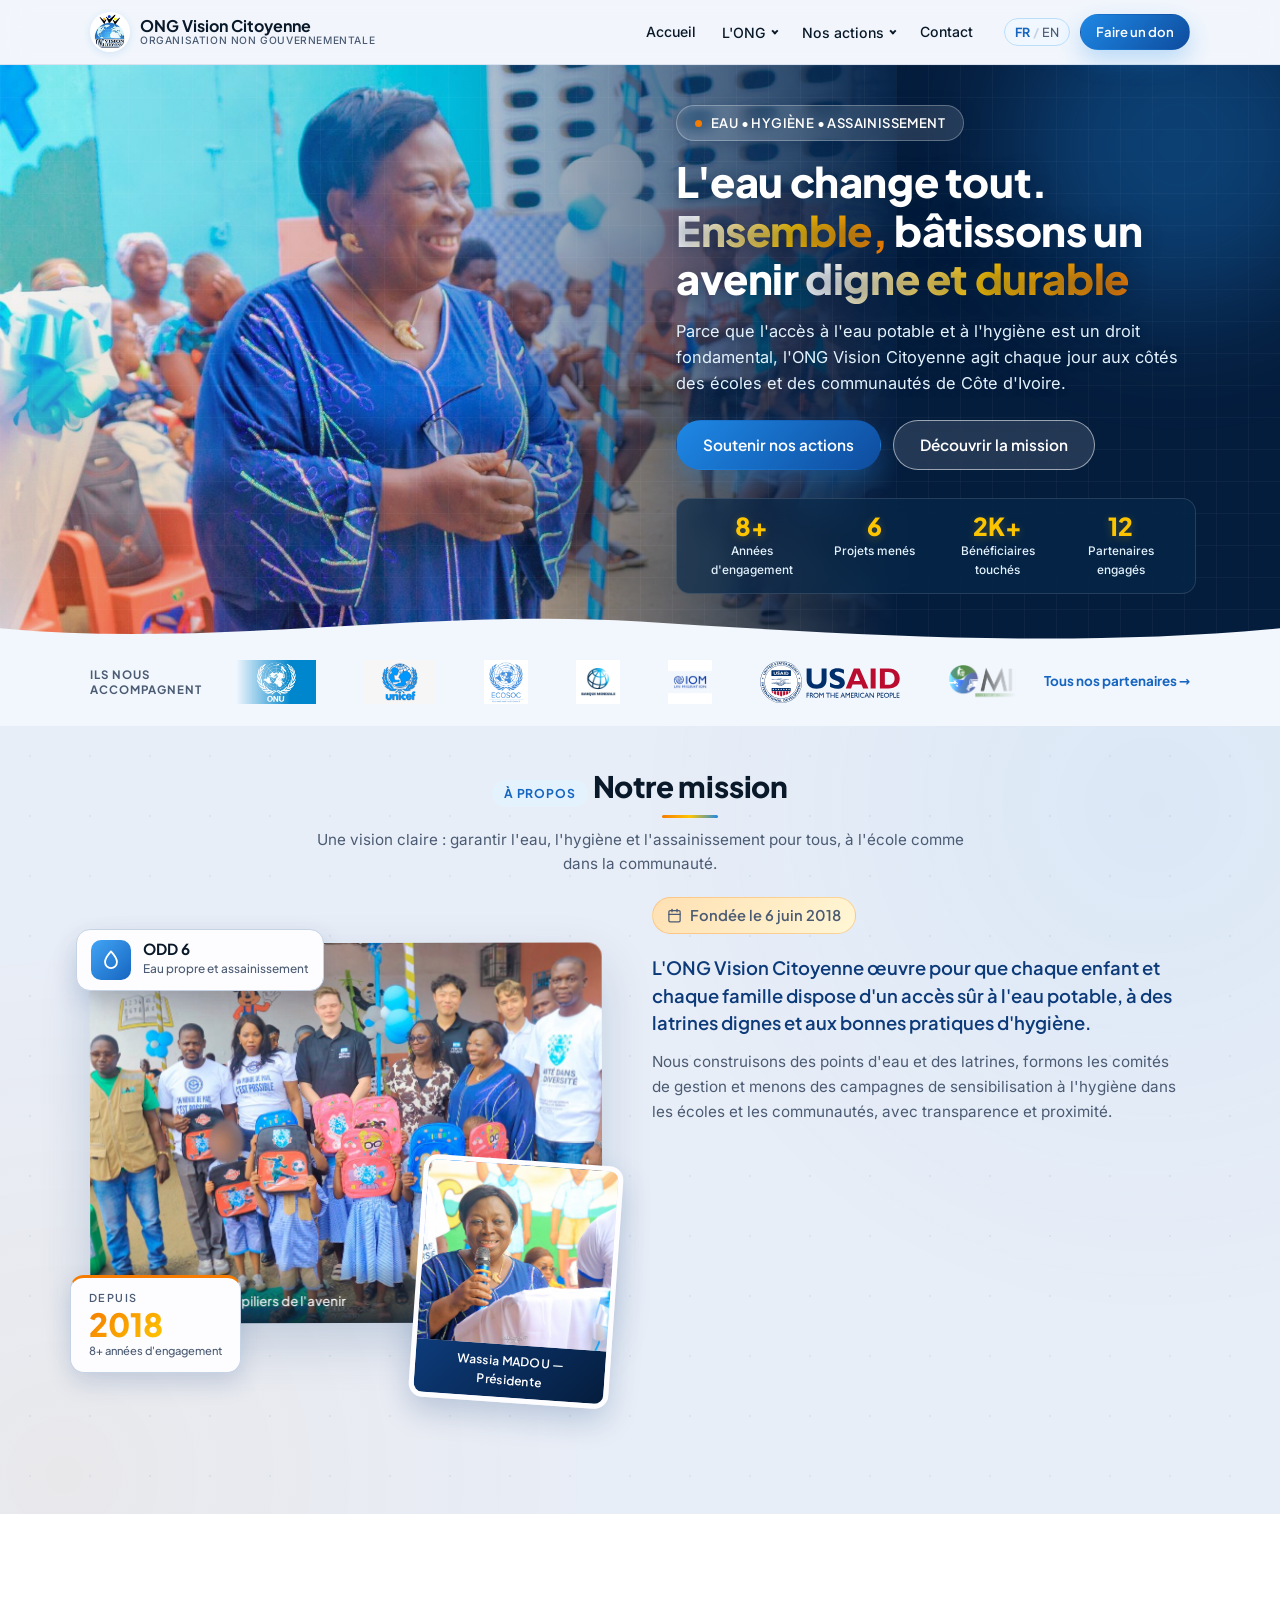
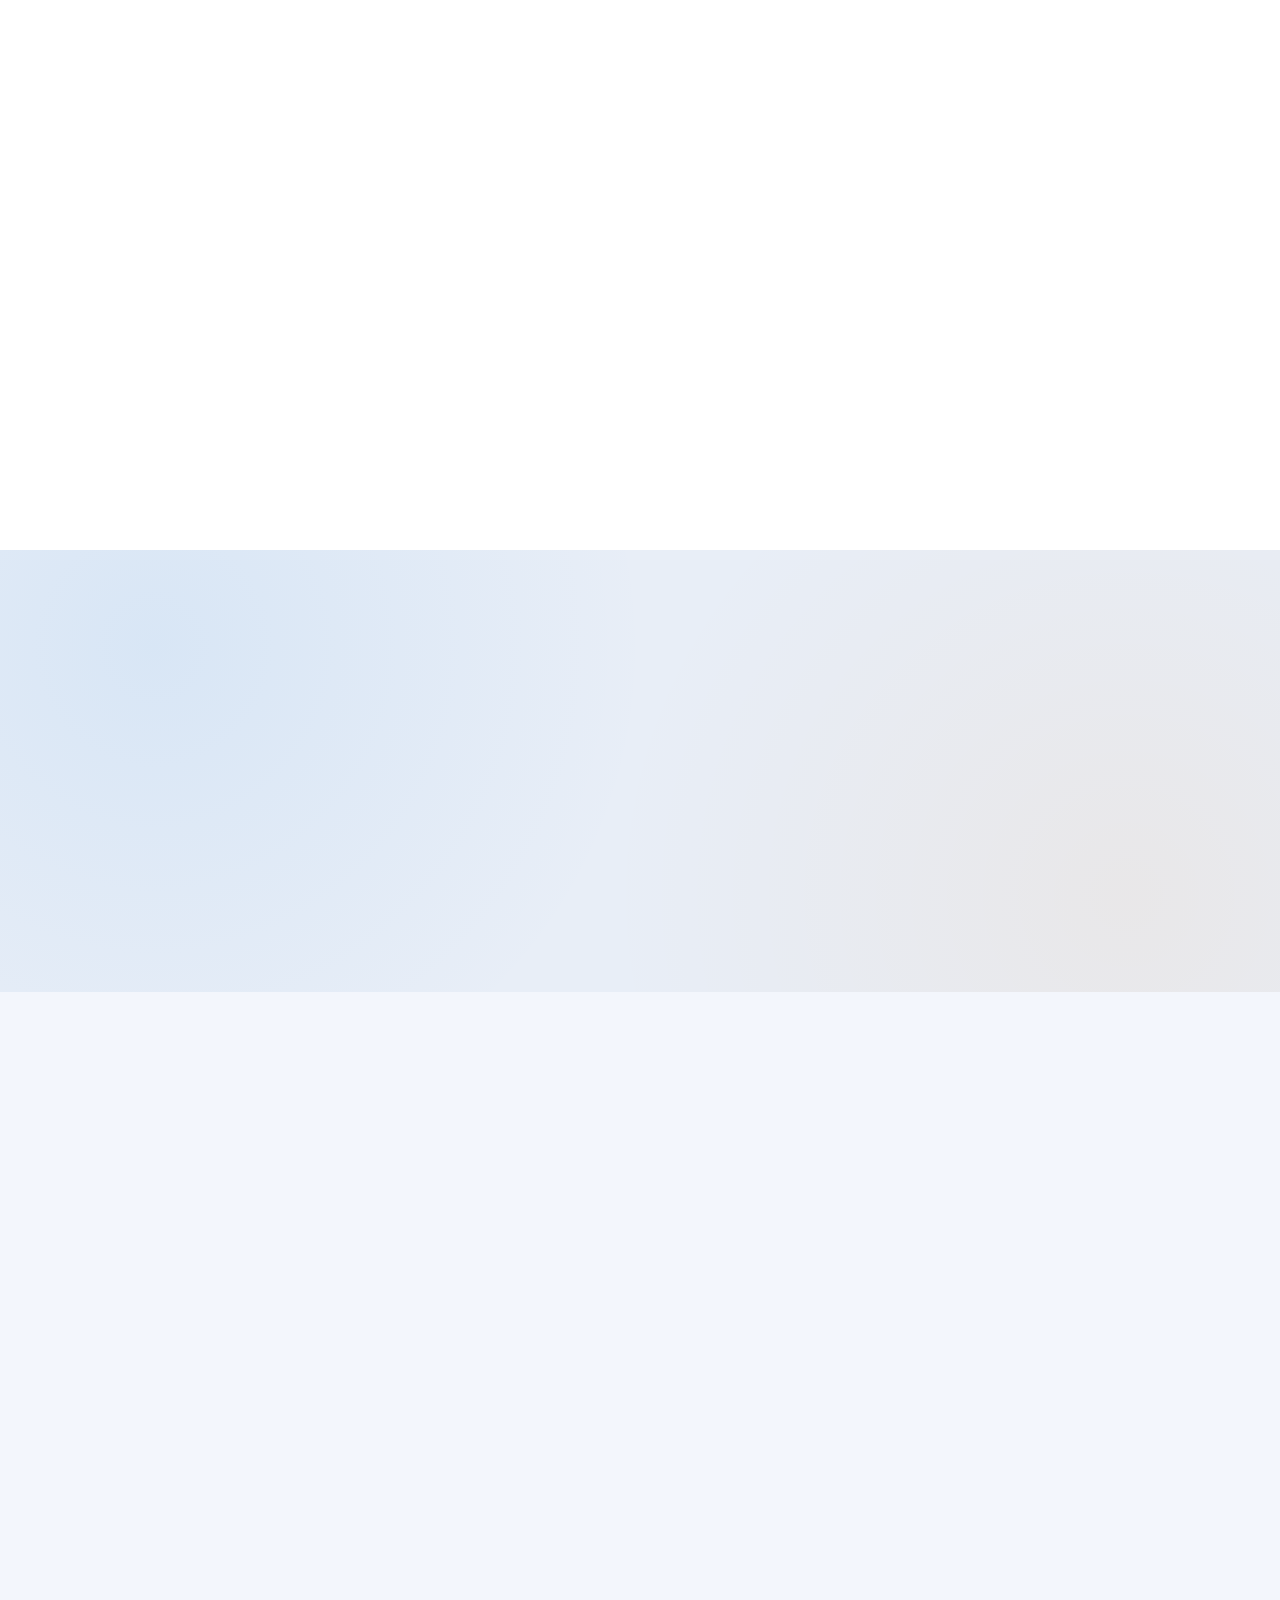
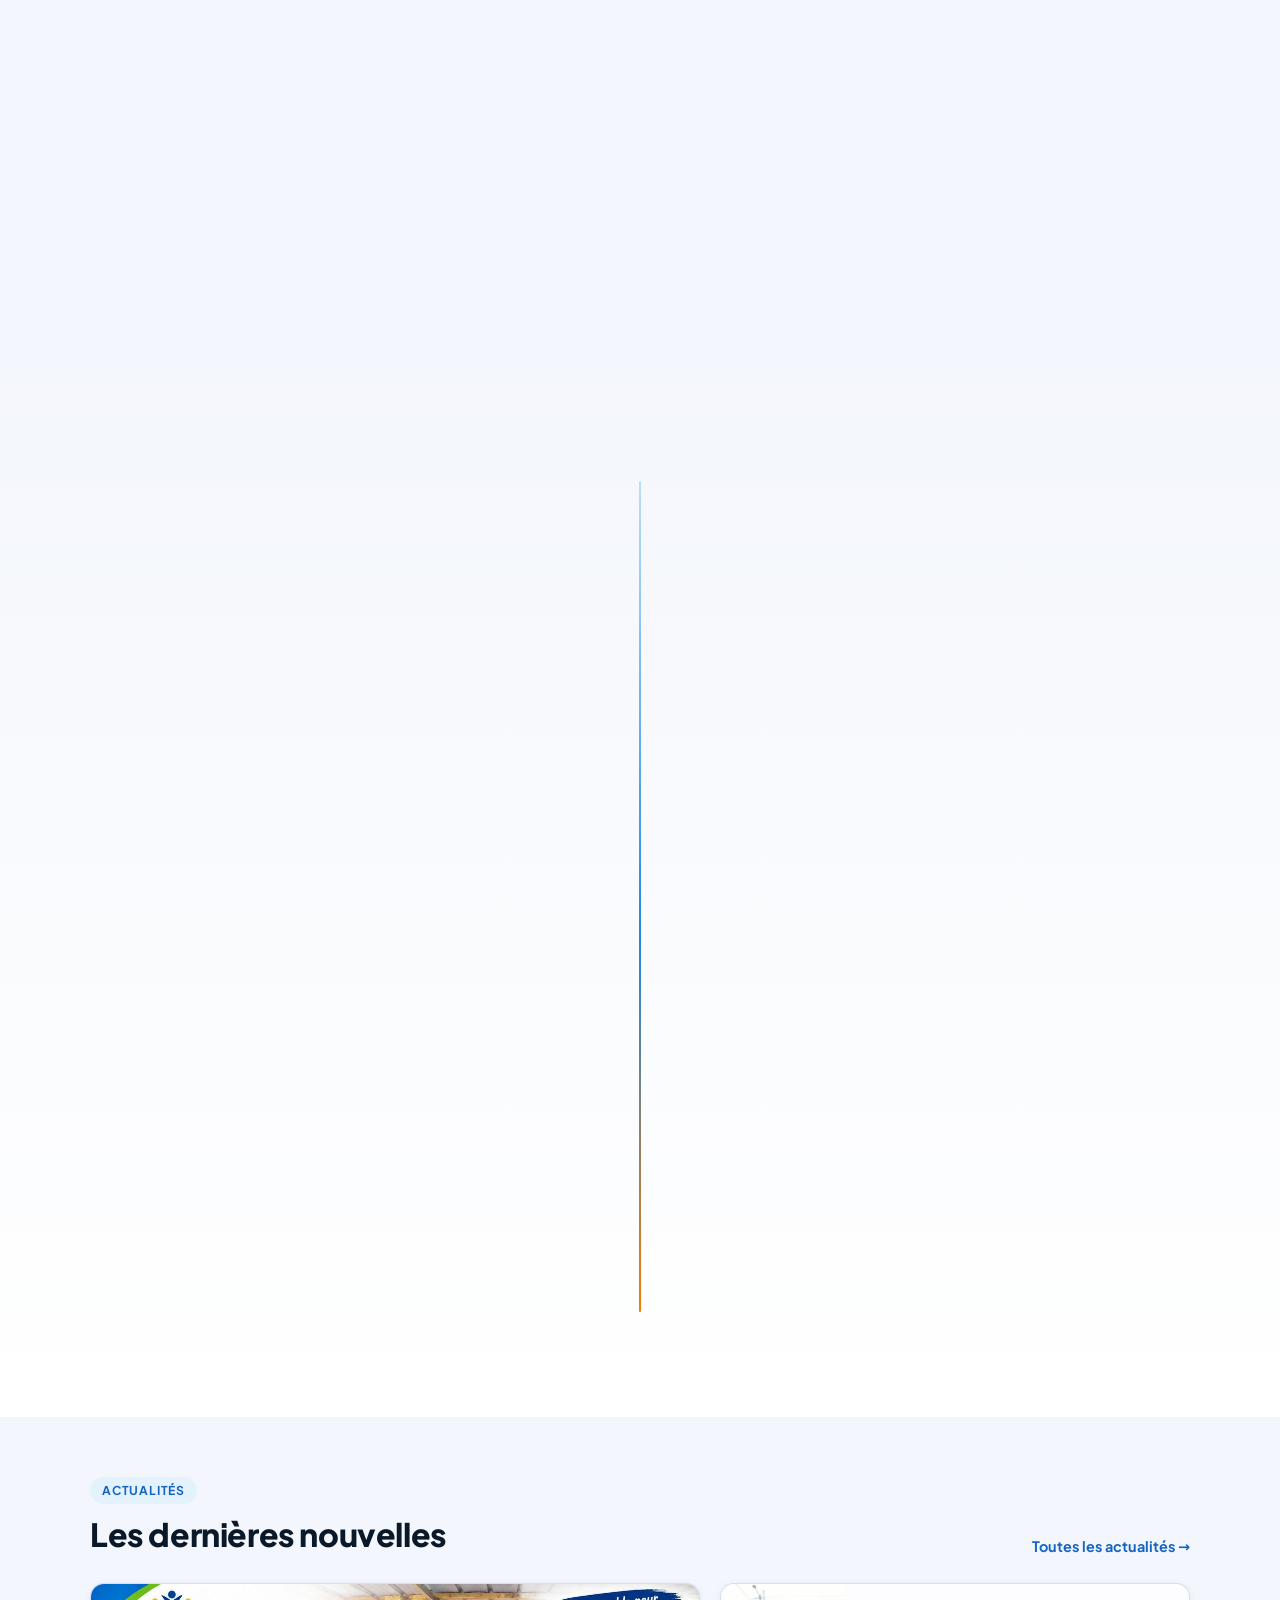
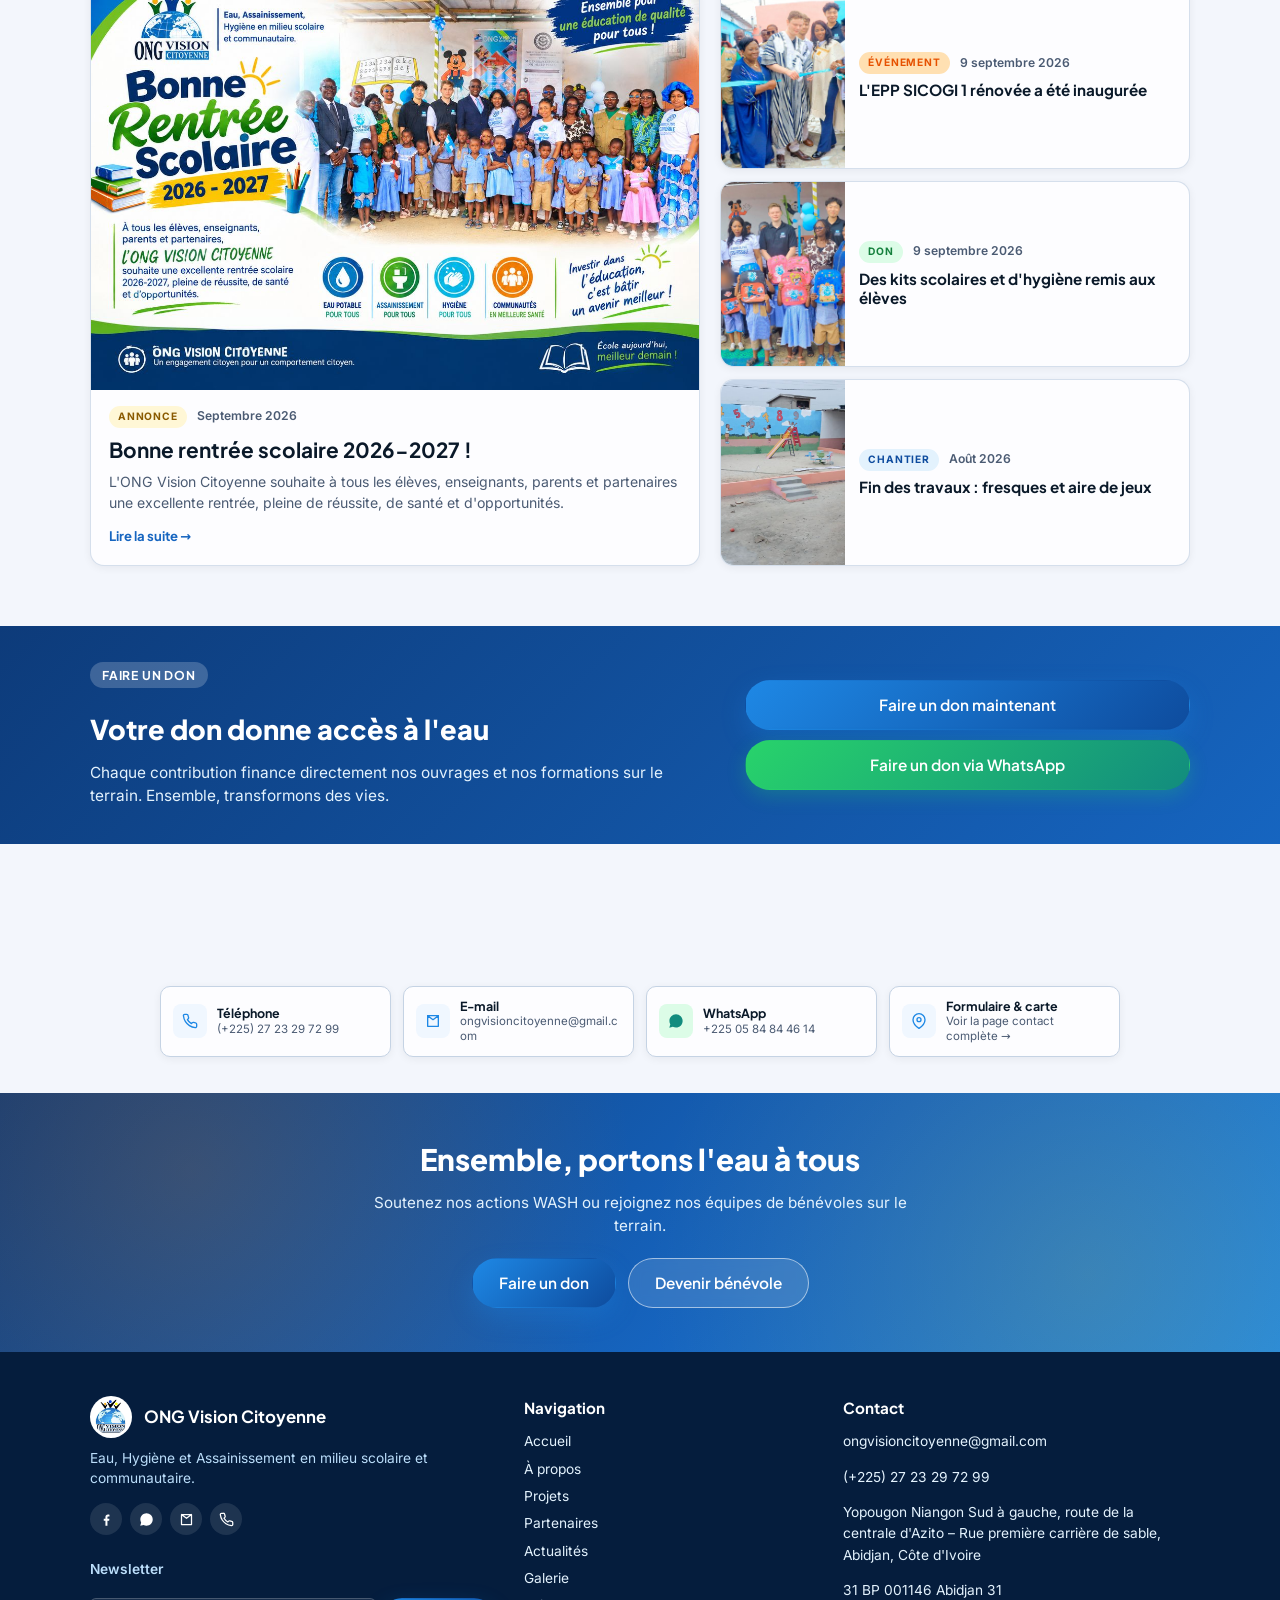
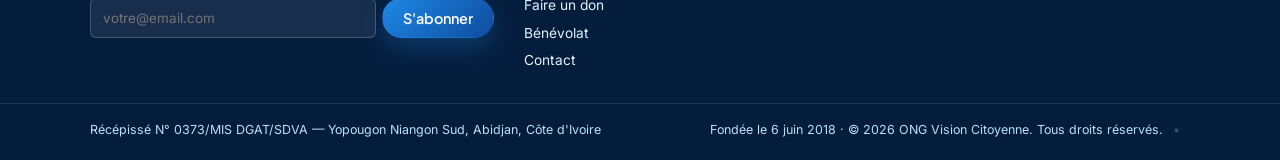
==== commit 7c7fd97b: "feat: nouveau design de la zone « Notre horizon » (accueil) Panneau bleu nuit avec titre, texte et l" ====
--- a/index.html
+++ b/index.html
@@ -34,11 +34,11 @@
   <meta name="twitter:image" content="https://ongvici.org/assets/img/og-cover.jpg" />
   <link rel="preload" href="assets/fonts/plus-jakarta-sans-latin.woff2" as="font" type="font/woff2" crossorigin />
   <link rel="preload" href="assets/fonts/inter-latin.woff2" as="font" type="font/woff2" crossorigin />
-  <link rel="stylesheet" href="css/fonts.css?v=24" />
-  <link rel="stylesheet" href="css/style.css?v=24" />
-  <link rel="stylesheet" href="css/home.css?v=24" />
-  <link rel="stylesheet" href="css/renovation.css?v=24" />
-  <link rel="stylesheet" href="css/news.css?v=24" />
+  <link rel="stylesheet" href="css/fonts.css?v=25" />
+  <link rel="stylesheet" href="css/style.css?v=25" />
+  <link rel="stylesheet" href="css/home.css?v=25" />
+  <link rel="stylesheet" href="css/renovation.css?v=25" />
+  <link rel="stylesheet" href="css/news.css?v=25" />
 
   <script type="application/ld+json">
   {
@@ -326,19 +326,38 @@
         </div>
 
         <!-- Champs d'engagement élargis (au-delà du WASH) -->
-        <div class="fields-extended reveal">
-          <div class="fields-extended-head">
-            <span class="fields-tag" data-i18n="fields_ext_tag">Notre horizon</span>
+        <div class="horizon reveal">
+          <div class="horizon-intro">
+            <span class="horizon-tag" data-i18n="fields_ext_tag">Notre horizon</span>
             <h3 data-i18n="fields_ext_title">Au-delà du WASH, un engagement global</h3>
             <p data-i18n="fields_ext_sub">L'ONG Vision Citoyenne intervient aussi sur les enjeux transversaux qui touchent les mêmes communautés.</p>
-          </div>
-          <ul class="fields-chips">
-            <li><span class="chip-dot" style="background:var(--gold)"></span><span data-i18n="field_a">Genre &amp; inclusion sociale</span></li>
-            <li><span class="chip-dot" style="background:var(--yellow)"></span><span data-i18n="field_b">Autonomisation de la femme en milieu rural</span></li>
-            <li><span class="chip-dot" style="background:var(--red)"></span><span data-i18n="field_c">Lutte contre les violences basées sur le genre</span></li>
-            <li><span class="chip-dot" style="background:var(--green)"></span><span data-i18n="field_d">Lutte contre le changement climatique</span></li>
-            <li><span class="chip-dot" style="background:var(--blue-600)"></span><span data-i18n="field_e">Santé &amp; nutrition</span></li>
-            <li><span class="chip-dot" style="background:var(--blue-900)"></span><span data-i18n="field_f">Paix &amp; cohésion sociale</span></li>
+            <a href="projets.html#domaines" class="horizon-link" data-i18n="fields_ext_cta">Voir nos domaines d'intervention →</a>
+          </div>
+          <ul class="horizon-grid">
+            <li class="horizon-item horizon-item--orange">
+              <span class="horizon-icon" aria-hidden="true"><svg viewBox="0 0 24 24" fill="none" stroke="currentColor" stroke-width="2" stroke-linecap="round" stroke-linejoin="round"><path d="M16 21v-2a4 4 0 0 0-4-4H6a4 4 0 0 0-4 4v2"/><circle cx="9" cy="7" r="4"/><path d="M22 21v-2a4 4 0 0 0-3-3.87M16 3.13a4 4 0 0 1 0 7.75"/></svg></span>
+              <span data-i18n="field_a">Genre &amp; inclusion sociale</span>
+            </li>
+            <li class="horizon-item horizon-item--yellow">
+              <span class="horizon-icon" aria-hidden="true"><svg viewBox="0 0 24 24" fill="none" stroke="currentColor" stroke-width="2" stroke-linecap="round" stroke-linejoin="round"><path d="M7 20h10M10 20c5.5-2.5.8-6.4 3-10"/><path d="M9.5 9.4c1.1.8 1.8 2.2 2.3 3.7-2 .4-3.5.4-4.8-.3-1.2-.6-2.3-1.9-3-4.2 2.8-.5 4.4 0 5.5.8z"/><path d="M14.1 6a7 7 0 0 0-1.1 4c1.9-.1 3.3-.6 4.3-1.4 1-1 1.6-2.3 1.7-4.6-2.7.1-4 1-4.9 2z"/></svg></span>
+              <span data-i18n="field_b">Autonomisation de la femme en milieu rural</span>
+            </li>
+            <li class="horizon-item horizon-item--red">
+              <span class="horizon-icon" aria-hidden="true"><svg viewBox="0 0 24 24" fill="none" stroke="currentColor" stroke-width="2" stroke-linecap="round" stroke-linejoin="round"><path d="M12 22s8-4 8-10V5l-8-3-8 3v7c0 6 8 10 8 10z"/><path d="M9 12l2 2 4-4"/></svg></span>
+              <span data-i18n="field_c">Lutte contre les violences basées sur le genre</span>
+            </li>
+            <li class="horizon-item horizon-item--green">
+              <span class="horizon-icon" aria-hidden="true"><svg viewBox="0 0 24 24" fill="none" stroke="currentColor" stroke-width="2" stroke-linecap="round" stroke-linejoin="round"><path d="M11 20A7 7 0 0 1 9.8 6.1C15.5 5 17 4.48 19 2c1 2 2 4.18 2 8 0 5.5-4.78 10-10 10z"/><path d="M2 21c0-3 1.85-5.36 5.08-6C9.5 14.52 12 13 13 12"/></svg></span>
+              <span data-i18n="field_d">Lutte contre le changement climatique</span>
+            </li>
+            <li class="horizon-item horizon-item--blue">
+              <span class="horizon-icon" aria-hidden="true"><svg viewBox="0 0 24 24" fill="none" stroke="currentColor" stroke-width="2" stroke-linecap="round" stroke-linejoin="round"><path d="M19 14c1.49-1.46 3-3.21 3-5.5A5.5 5.5 0 0 0 16.5 3c-1.76 0-3 .5-4.5 2-1.5-1.5-2.74-2-4.5-2A5.5 5.5 0 0 0 2 8.5c0 2.3 1.5 4.05 3 5.5l7 7z"/><path d="M3.22 12H9.5l.5-1 2 4.5 2-7 1.5 3.5h5.27"/></svg></span>
+              <span data-i18n="field_e">Santé &amp; nutrition</span>
+            </li>
+            <li class="horizon-item horizon-item--navy">
+              <span class="horizon-icon" aria-hidden="true"><svg viewBox="0 0 24 24" fill="none" stroke="currentColor" stroke-width="2" stroke-linecap="round" stroke-linejoin="round"><path d="m11 17 2 2a1 1 0 1 0 3-3"/><path d="m14 14 2.5 2.5a1 1 0 1 0 3-3l-3.88-3.88a3 3 0 0 0-4.24 0l-.88.88a1 1 0 1 1-3-3l2.81-2.81a5.79 5.79 0 0 1 7.06-.87l.47.28a2 2 0 0 0 1.42.25L21 4"/><path d="m21 3 1 11h-2M3 3 2 14l6.5 6.5a1 1 0 1 0 3-3M3 4h8"/></svg></span>
+              <span data-i18n="field_f">Paix &amp; cohésion sociale</span>
+            </li>
           </ul>
         </div>
       </div>
@@ -497,9 +516,9 @@
   <div id="site-footer"></div>
   <div id="site-floating"></div>
 
-  <script src="js/news.js?v=24"></script>
-  <script src="js/news-render.js?v=24"></script>
-  <script src="js/layout.js?v=24"></script>
-  <script src="js/main.js?v=24"></script>
+  <script src="js/news.js?v=25"></script>
+  <script src="js/news-render.js?v=25"></script>
+  <script src="js/layout.js?v=25"></script>
+  <script src="js/main.js?v=25"></script>
 </body>
 </html>
--- a/css/style.css
+++ b/css/style.css
@@ -3187,95 +3187,10 @@
   color: var(--blue-900);
 }
 
-/* ===================================================
-   CHAMPS ÉLARGIS — bandeau chips
-   =================================================== */
-.fields-extended {
-  margin-top: 32px;
-  padding: 24px 28px;
-  background: linear-gradient(120deg, var(--blue-50) 0%, #fff 60%);
-  border: 1px solid var(--blue-100);
-  border-radius: var(--radius-lg);
-  display: grid;
-  grid-template-columns: 1fr 1.35fr;
-  gap: 26px;
-  align-items: center;
-  position: relative;
-  overflow: hidden;
-}
-.fields-extended::before {
-  content: '';
-  position: absolute;
-  top: -40px; right: -40px;
-  width: 180px; height: 180px;
-  border-radius: 50%;
-  background: radial-gradient(circle, rgba(30,136,229,.14), transparent 70%);
-  pointer-events: none;
-}
-.fields-tag {
-  display: inline-block;
-  font-family: var(--head);
-  font-size: .72rem;
-  font-weight: 700;
-  color: var(--blue-700);
-  text-transform: uppercase;
-  letter-spacing: 1px;
-  margin-bottom: 8px;
-}
-.fields-extended-head h3 {
-  font-family: var(--head);
-  font-size: 1.35rem;
-  font-weight: 700;
-  color: var(--ink);
-  line-height: 1.25;
-  margin-bottom: 8px;
-  letter-spacing: -.3px;
-}
-.fields-extended-head p {
-  font-size: .9rem;
-  color: var(--muted);
-  line-height: 1.55;
-  margin: 0;
-}
-.fields-chips {
-  display: flex;
-  flex-wrap: wrap;
-  gap: 10px 12px;
-  list-style: none;
-  padding: 0;
-  margin: 0;
-}
-.fields-chips li {
-  display: inline-flex;
-  align-items: center;
-  gap: 8px;
-  padding: 8px 14px;
-  background: #fff;
-  border: 1px solid var(--line);
-  border-radius: 999px;
-  font-size: .84rem;
-  font-weight: 500;
-  color: var(--ink);
-  box-shadow: 0 2px 6px rgba(10,25,41,.04);
-  transition: transform .18s var(--ease), border-color .18s var(--ease), box-shadow .18s var(--ease);
-}
-.fields-chips li:hover {
-  transform: translateY(-2px);
-  border-color: var(--blue-400);
-  box-shadow: 0 6px 16px rgba(30,136,229,.14);
-}
-.chip-dot {
-  width: 8px;
-  height: 8px;
-  border-radius: 50%;
-  flex-shrink: 0;
-}
-
-/* ===== Responsive Valeurs & Champs élargis ===== */
+/* ===== Responsive Valeurs ===== */
 @media (max-width: 1024px) {
   .values-grid { grid-template-columns: repeat(3, 1fr); }
   .value-pillar--featured { grid-column: span 3; }
-  .fields-extended { grid-template-columns: 1fr; gap: 18px; }
 }
 @media (max-width: 768px) {
   .values-grid { grid-template-columns: repeat(2, 1fr); gap: 12px; }
@@ -3284,9 +3199,6 @@
   .value-pillar--featured { grid-column: span 2; }
   .value-pillar h3 { font-size: .95rem; }
   .value-pillar p { font-size: .8rem; }
-  .fields-extended { padding: 20px 18px; }
-  .fields-extended-head h3 { font-size: 1.15rem; }
-  .fields-chips li { font-size: .78rem; padding: 6px 12px; }
 }
 @media (max-width: 480px) {
   .values-grid { grid-template-columns: 1fr; }
--- a/css/home.css
+++ b/css/home.css
@@ -71,6 +71,136 @@
 }
 .trust-link:hover,
 .trust-link:focus-visible { border-bottom-color: var(--gold); }
+
+/* ===== NOTRE HORIZON — au-delà du WASH ===== */
+.horizon {
+  display: grid;
+  grid-template-columns: minmax(0, .9fr) minmax(0, 1.4fr);
+  margin-top: 36px;
+  overflow: hidden;
+  background: #fff;
+  border: 1px solid rgba(197, 211, 228, .8);
+  border-radius: var(--radius-lg);
+  box-shadow: var(--shadow);
+}
+.horizon-intro {
+  position: relative;
+  display: flex;
+  flex-direction: column;
+  justify-content: center;
+  gap: 12px;
+  padding: 34px 32px;
+  overflow: hidden;
+  color: #fff;
+  background:
+    radial-gradient(circle at 85% 12%, rgba(66, 165, 245, .35), transparent 45%),
+    radial-gradient(circle at 8% 100%, rgba(245, 124, 0, .22), transparent 50%),
+    var(--grad-hero);
+}
+/* Ondes concentriques discrètes, rappel de l'eau */
+.horizon-intro::after {
+  content: '';
+  position: absolute;
+  right: -70px;
+  bottom: -70px;
+  width: 220px;
+  height: 220px;
+  border: 2px solid rgba(255, 255, 255, .09);
+  border-radius: 50%;
+  box-shadow: 0 0 0 28px rgba(255, 255, 255, .04), 0 0 0 56px rgba(255, 255, 255, .025);
+  pointer-events: none;
+}
+.horizon-tag {
+  align-self: flex-start;
+  padding: 4px 12px;
+  border: 1px solid rgba(255, 255, 255, .28);
+  border-radius: 999px;
+  background: rgba(255, 255, 255, .12);
+  font-family: var(--head);
+  font-size: .7rem;
+  font-weight: 700;
+  letter-spacing: 1px;
+  text-transform: uppercase;
+  color: var(--yellow);
+}
+.horizon-intro h3 {
+  margin: 0;
+  font-family: var(--head);
+  font-size: clamp(1.35rem, 1rem + 1vw, 1.75rem);
+  font-weight: 800;
+  line-height: 1.2;
+  letter-spacing: -.4px;
+  color: #fff;
+}
+.horizon-intro p {
+  position: relative;
+  z-index: 1;
+  margin: 0;
+  font-size: .93rem;
+  line-height: 1.6;
+  color: rgba(227, 242, 253, .9);
+}
+.horizon-link {
+  position: relative;
+  z-index: 1;
+  align-self: flex-start;
+  margin-top: 6px;
+  padding-bottom: 2px;
+  border-bottom: 2px solid var(--gold);
+  font-family: var(--head);
+  font-size: .88rem;
+  font-weight: 700;
+  color: #fff;
+  text-decoration: none;
+  transition: color .2s var(--ease), border-color .2s var(--ease);
+}
+.horizon-link:hover,
+.horizon-link:focus-visible { color: var(--yellow); border-bottom-color: var(--yellow); }
+
+.horizon-grid {
+  display: grid;
+  grid-template-columns: repeat(2, minmax(0, 1fr));
+  gap: 12px;
+  margin: 0;
+  padding: 22px;
+  list-style: none;
+  background: linear-gradient(135deg, var(--blue-50) 0%, #fff 70%);
+}
+.horizon-item {
+  --c: var(--blue-600);
+  --c-soft: var(--blue-100);
+  display: flex;
+  align-items: center;
+  gap: 14px;
+  padding: 14px 16px;
+  background: #fff;
+  border: 1px solid rgba(197, 211, 228, .8);
+  border-left: 4px solid var(--c);
+  border-radius: var(--radius);
+  box-shadow: var(--shadow-sm);
+  font-family: var(--head);
+  font-size: .92rem;
+  font-weight: 700;
+  line-height: 1.3;
+  color: var(--ink);
+}
+.horizon-icon {
+  display: grid;
+  flex: none;
+  place-items: center;
+  width: 44px;
+  height: 44px;
+  border-radius: 12px;
+  background: var(--c-soft);
+  color: var(--c);
+}
+.horizon-icon svg { width: 22px; height: 22px; }
+.horizon-item--orange { --c: var(--gold); --c-soft: #fff1e0; }
+.horizon-item--yellow { --c: #c98a00; --c-soft: var(--yellow-soft); }
+.horizon-item--red    { --c: var(--red); --c-soft: #fee2e2; }
+.horizon-item--green  { --c: var(--green); --c-soft: #d1fae5; }
+.horizon-item--blue   { --c: var(--blue-600); --c-soft: var(--blue-100); }
+.horizon-item--navy   { --c: var(--blue-900); --c-soft: #dbe7f7; }
 
 /* ===== PROJET PHARE ===== */
 .featured-project {
@@ -309,6 +439,8 @@
 
 /* ===== RESPONSIVE ===== */
 @media (max-width: 900px) {
+  .horizon { grid-template-columns: 1fr; }
+  .horizon-intro { padding: 26px 22px; }
   .fp-grid { grid-template-columns: 1fr; gap: 32px; }
   .fp-visual { max-width: 620px; margin: 0 auto; width: 100%; }
 
@@ -338,6 +470,17 @@
 }
 
 @media (max-width: 560px) {
+  .horizon-grid { gap: 10px; padding: 14px; }
+  .horizon-item {
+    flex-direction: column;
+    align-items: flex-start;
+    gap: 10px;
+    padding: 14px 12px;
+    border-left-width: 1px;
+    border-top: 4px solid var(--c);
+    font-size: .84rem;
+  }
+  .horizon-icon { width: 40px; height: 40px; }
   .tl-card--media { display: block; }
   .tl-card--media img { height: 150px; min-height: 0; }
 }
